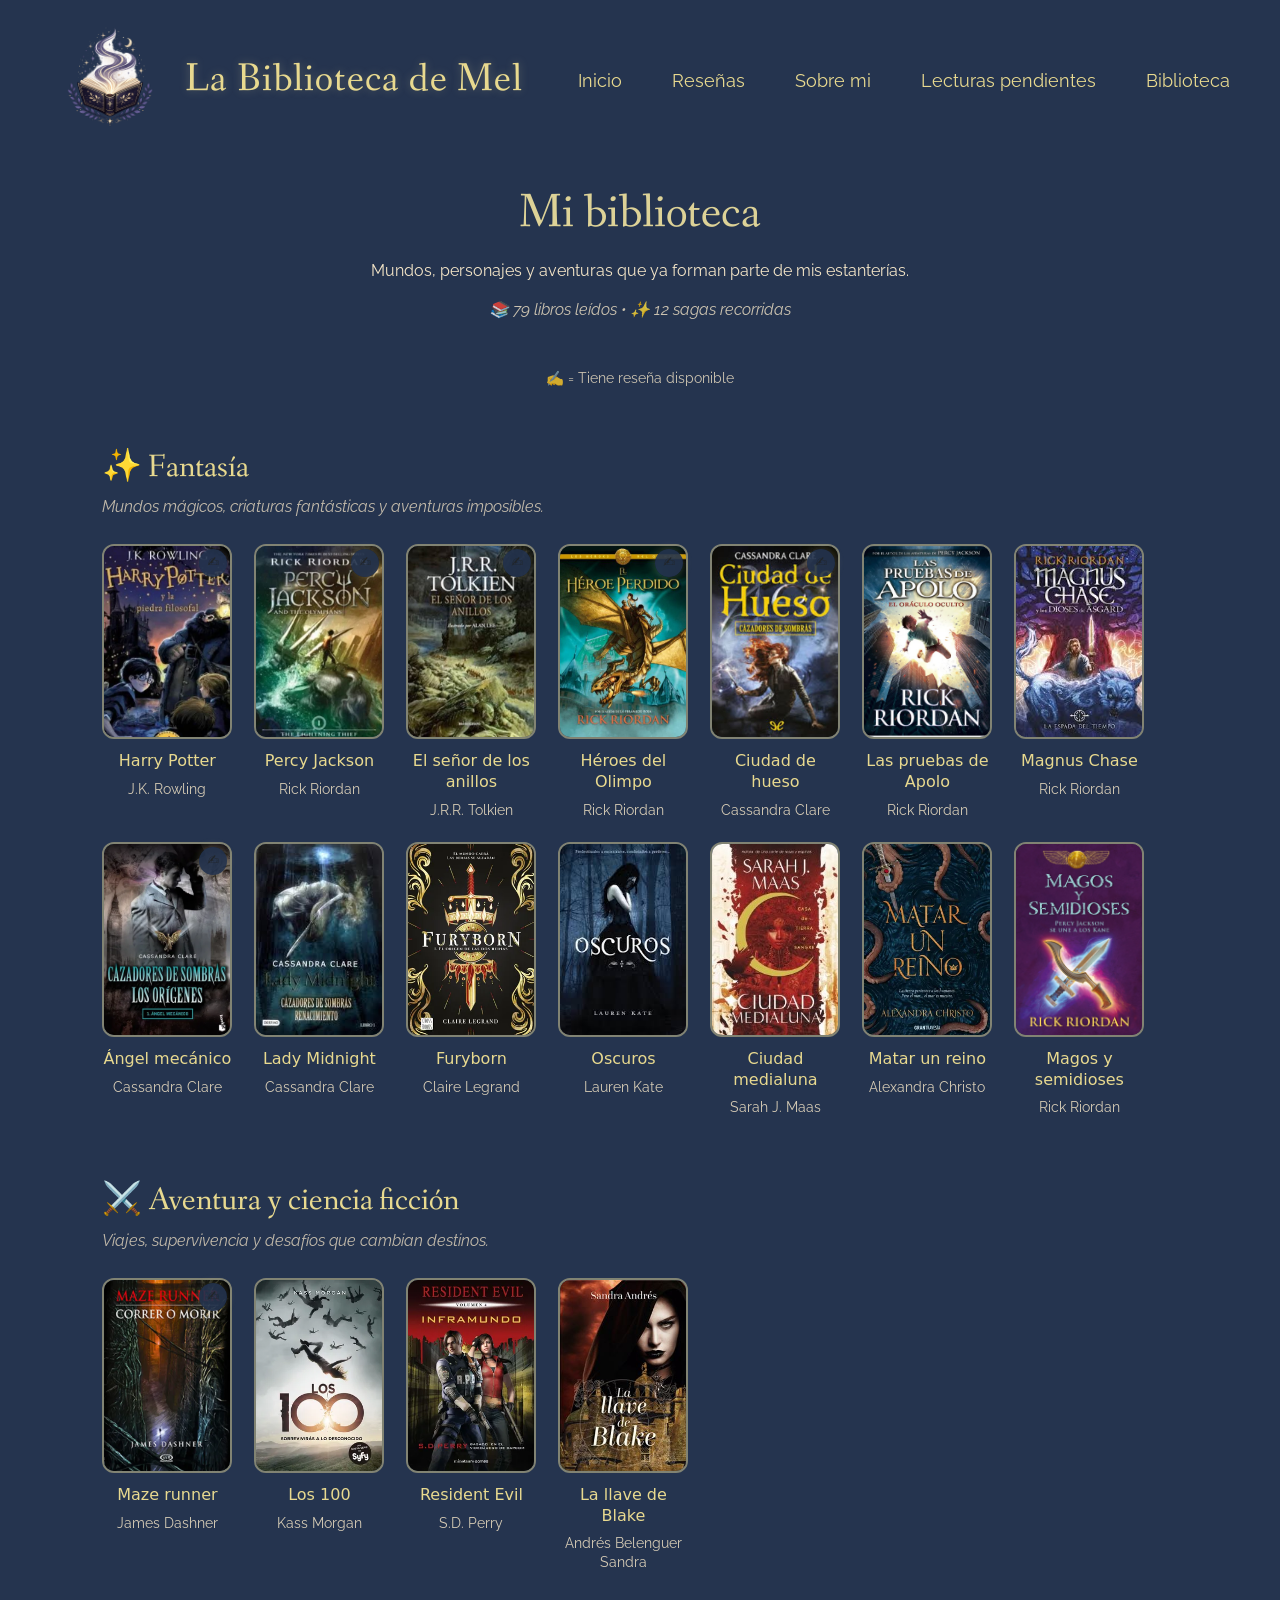
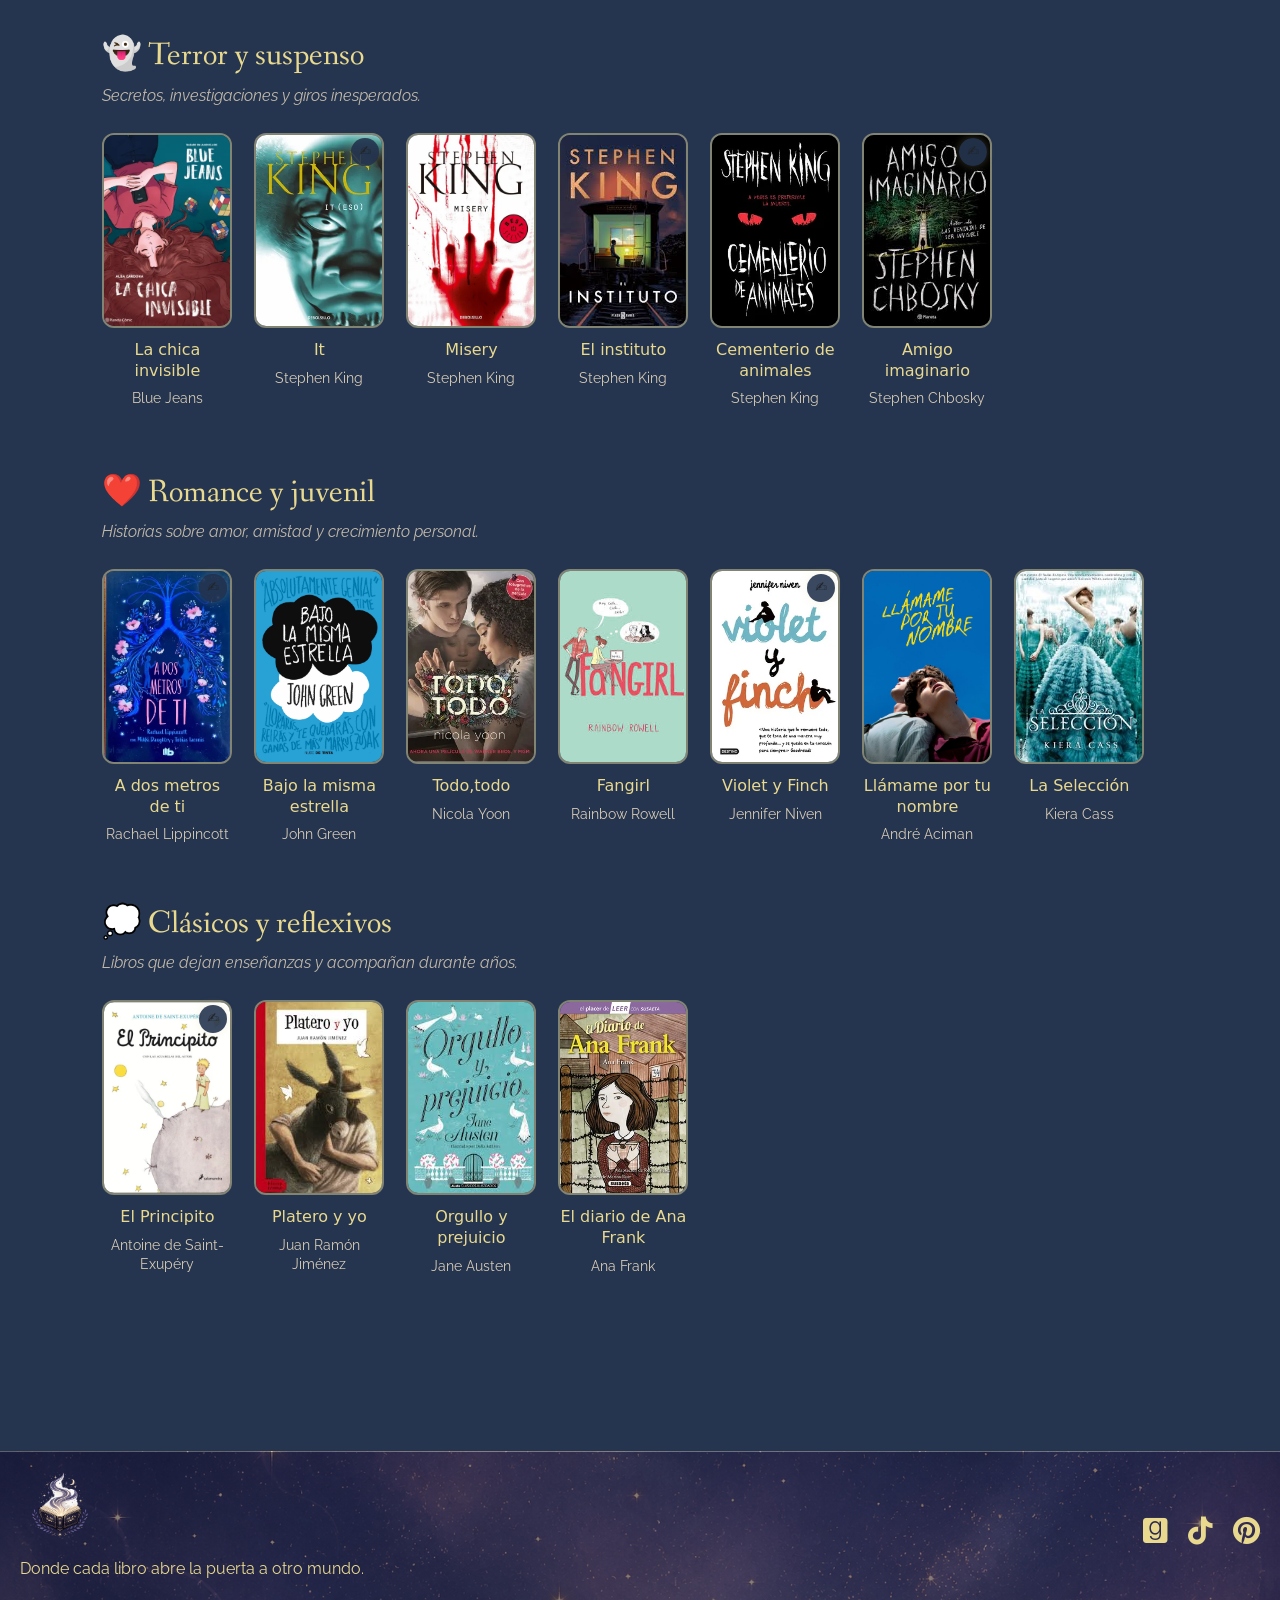
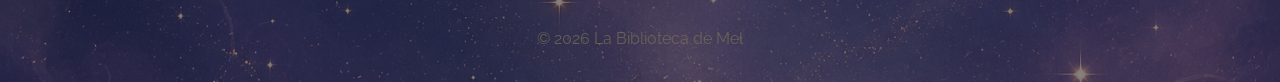
==== pages/biblioteca.html @ 71448918 "Primer commit" ====
<!DOCTYPE html>
<html lang="es">
<head>
    <meta charset="UTF-8">
    <meta name="viewport" content="width=device-width, initial-scale=1.0">
    <title>La Biblioteca de Mel</title>
     <link rel="preconnect" href="https://fonts.googleapis.com">
<link rel="preconnect" href="https://fonts.gstatic.com" crossorigin>
<link href="https://fonts.googleapis.com/css2?family=Alef:wght@400;700&family=Fanwood+Text:ital@0;1&family=Raleway:ital,wght@0,100..900;1,100..900&display=swap" rel="stylesheet">
<link rel="stylesheet" href="https://cdnjs.cloudflare.com/ajax/libs/font-awesome/6.5.1/css/all.min.css">
<link href="https://cdn.jsdelivr.net/npm/bootstrap@5.3.8/dist/css/bootstrap.min.css" rel="stylesheet">
    <link rel="stylesheet" href="../css/styles.css">
</head>
<body>
     <header class="header"> 
  <a href="../index.html" class="logo">
    <img src="../assents/logo7.png" alt="Logo">
    <h1>La Biblioteca de Mel</h1>
</a>
<nav class="menu">
 <ul>
<li><a href="../index.html">Inicio</a></li>
<li><a href="./reseñas.html">Reseñas</a></li>
<li><a href="./sobremi.html">Sobre mi</a></li>
<li><a href="./lecturaspendientes.html">Lecturas pendientes</a></li>
<li><a href="./biblioteca.html">Biblioteca</a></li>
 </ul>
</nav>
  </header>
<main>
  <section class="biblioteca">
    <h2 class="titulo-biblioteca">Mi biblioteca </h2>
    <p class="intro-biblioteca">
      Mundos, personajes y aventuras que ya forman parte de mis estanterías.
    </p>
    <p class="estadisticas-biblioteca">
📚 79 libros leídos • ✨ 12 sagas recorridas
</p>
<p class="leyenda-biblioteca">
  ✍️ = Tiene reseña disponible
</p>
    <section class="genero-biblioteca">
  <h3>✨ Fantasía</h3>
  <p class="descripcion-genero">
    Mundos mágicos, criaturas fantásticas y aventuras imposibles.
  </p>
  <div class="biblioteca-grid">
  <div class="libro-biblioteca tiene-resena" >
    <a href="./reseñas.html#resena-harry" >
      <img src="../assents/2 (4) (1).jpg" alt="Portada del libro Harry Potter de JK Rowling" loading="lazy">
      </a>
      <h4>Harry Potter</h4>
      <p>J.K. Rowling</p>
    </div>
   <div class="libro-biblioteca tiene-resena">
       <a href="./reseñas.html#resena-percy">
      <img src="../assents/3 (3) (1).jpg" alt="Portada del libro Percy Jackson de Rick Riordan"loading="lazy"
      data-bs-toggle="tooltip"
title="⭐Mi saga favorita⭐">
      </a>
      <h4>Percy Jackson</h4>
      <p>Rick Riordan</p>
    </div>
    <div class="libro-biblioteca tiene-resena">
        <a href="./reseñas.html#resena-lotr">
      <img src="../assents/5 (1).jpg" alt="Portada del libro El señor de los anillos de JR Tolkien"loading="lazy">
      </a>
      <h4>El señor de los anillos</h4>
      <p>J.R.R. Tolkien</p>
    </div>
    <div class="libro-biblioteca tiene-resena">
        <a href="./reseñas.html#resena-heroes">
      <img src="../assents/4 (1).jpg" alt="Portada del libro Héroes del Olimpo de Rick Riordan"loading="lazy">
      </a>
      <h4>Héroes del Olimpo</h4>
      <p>Rick Riordan</p>
    </div>
     <div class="libro-biblioteca tiene-resena">
      <a href="./reseñas.html#resena-cazadores">
      <img src="../assents/6 (1).jpg" alt="Portada del libro Ciudad de hueso de Cassandra Clare"loading="lazy">
  </a>
      <h4>Ciudad de hueso</h4>
      <p>Cassandra Clare</p>
    </div>
    <div class="libro-biblioteca">
      <img src="../assents/biblio1.jpg" alt="Portada del libro Las pruebas de Apolo de Rick Riordan"loading="lazy">
      <h4>Las pruebas de Apolo</h4>
      <p>Rick Riordan</p>
    </div>
    <div class="libro-biblioteca">
      <img src="../assents/biblio2.jpg" alt="Portada del libro Magnus Chase de Rick Riordan"loading="lazy">
      <h4>Magnus Chase</h4>
      <p>Rick Riordan</p>
    </div>
    <div class="libro-biblioteca tiene-resena">
        <a href="./reseñas.html#resena-angel">
      <img src="../assents/biblio3.webp" alt="Portada del libro Ángel mecánico de Cassandra Clare"loading="lazy">
      </a>
      <h4>Ángel mecánico</h4>
      <p>Cassandra Clare</p>
    </div>
    <div class="libro-biblioteca">
      <img src="../assents/biblio4.jpg" alt="Portada del libro Lady Midnight de Cassandra Clare"loading="lazy">
      <h4>Lady Midnight</h4>
      <p>Cassandra Clare</p>
    </div>
    <div class="libro-biblioteca">
      <img src="../assents/biblio5.webp" alt="Portada del libro Furyborn de Claire Legrand"loading="lazy">
      <h4>Furyborn</h4>
      <p>Claire Legrand</p>
    </div>
    <div class="libro-biblioteca">
      <img src="../assents/biblio6.jpg" alt="Portada del libro Oscuros de Lauren Kate"loading="lazy">
      <h4>Oscuros</h4>
      <p>Lauren Kate</p>
    </div>
     <div class="libro-biblioteca">
      <img src="../assents/biblio7.jpg" alt="Portada del libro Ciudad medialuna de Sarah J. Maas"loading="lazy">
      <h4>Ciudad medialuna</h4>
      <p>Sarah J. Maas</p>
    </div>
    <div class="libro-biblioteca">
      <img src="../assents/biblio8.webp" alt="Portada del libro Matar a un reino de Alexandra Christo"loading="lazy">
      <h4>Matar un reino</h4>
      <p>Alexandra Christo</p>
    </div>
     <div class="libro-biblioteca">
      <img src="../assents/biblio9.jpg" alt="Portada del libro Magos y semidioses de Rick Riordan"loading="lazy">
      <h4>Magos y semidioses</h4>
      <p>Rick Riordan</p>
    </div>
  </div>
</section>
    <section class="genero-biblioteca">
      <h3>⚔️ Aventura y ciencia ficción</h3>
      <p class="descripcion-genero">
   Viajes, supervivencia y desafíos que cambian destinos.
  </p>
      <div class="biblioteca-grid ">
      <div class="libro-biblioteca tiene-resena" id="resena-maze">
         <a href="./reseñas.html#resena-amigo">
      <img src="../assents/biblio10.webp" alt="Portada del libro Maze runner de James Dashner"loading="lazy">
      </a>
      <h4>Maze runner</h4>
      <p>James Dashner</p>
    </div>
     <div class="libro-biblioteca">
      <img src="../assents/biblio11.webp" alt="Portada del libro Los 100 de Kass Morgan"loading="lazy">
      <h4>Los 100</h4>
      <p>Kass Morgan</p>
    </div>
     <div class="libro-biblioteca">
      <img src="../assents/biblio12.webp" alt="Portada del libro Resident Evil de S.D. Perry"loading="lazy">
      <h4>Resident Evil</h4>
      <p>S.D. Perry</p>
    </div>
    <div class="libro-biblioteca">
      <img src="../assents/biblio13.jpg" alt="Portada del libro La llave de Blake de Andrés Belenguer Sandra"loading="lazy">
      <h4>La llave de Blake</h4>
      <p>Andrés Belenguer Sandra</p>
    </div>
      </div>
    </section>
    <section class="genero-biblioteca">
     <h3>👻 Terror y suspenso</h3>
        <p class="descripcion-genero">
    Secretos, investigaciones y giros inesperados.
  </p>
      <div class="biblioteca-grid">
        <div class="libro-biblioteca">
      <img src="../assents/biblio14.webp" alt="Portada del libro La chica invisible de Blue Jeans"loading="lazy">
      <h4>La chica invisible</h4>
      <p>Blue Jeans</p>
    </div>
     <div class="libro-biblioteca tiene-resena" id="resena-it">
        <a href="./reseñas.html#resena-it">
      <img src="../assents/biblio15.webp" alt="Portada del libro IT de Stephen King"loading="lazy">
      </a>
      <h4>It</h4>
      <p>Stephen King</p>
    </div>
    <div class="libro-biblioteca">
      <img src="../assents/biblio16.webp" alt="Portada del libro Misery de Stephen King"loading="lazy">
      <h4>Misery</h4>
      <p>Stephen King</p>
    </div>
    <div class="libro-biblioteca">
      <img src="../assents/biblio17.jpg" alt="Portada del libro El instituto de Stephen King"loading="lazy">
      <h4>El instituto</h4>
      <p>Stephen King</p>
      </div>
      <div class="libro-biblioteca">
      <img src="../assents/biblio18.webp" alt="Portada del libro Cementerio de animales de Stephen King"loading="lazy">
      </a>
      <h4>Cementerio de animales</h4>
      <p>Stephen King</p>
      </div>
      <div class="libro-biblioteca  tiene-resena" id="resena-amigo">
           <a href="./reseñas.html#resena-amigo">
      <img src="../assents/biblio19.jpg" alt="Portada del libro Amigo imaginario de Stephen Chbosky"loading="lazy">
      </a>
      <h4>Amigo imaginario</h4>
      <p>Stephen Chbosky</p>
      </div>
    </section>
    <section class="genero-biblioteca">
      <h3>❤️ Romance y juvenil</h3>
          <p class="descripcion-genero">
    Historias sobre amor, amistad y crecimiento personal.
  </p>
  <div class="biblioteca-grid">
     <div class="libro-biblioteca tiene-resena" id="resena-dosmetros" >
      <a href="./reseñas.html#resena-dosmetros">
          <img src="../assents/biblio20.webp" alt="Portada del libro A dos metros de ti de Rachael Lippincott"loading="lazy">
      </a>
          <h4>A dos metros de ti</h4>
          <p>Rachael Lippincott</p>
        </div>
          <div class="libro-biblioteca">
          <img src="../assents/biblio21.jpg" alt="Portada del libro Bajo la misma estrella de John Green"loading="lazy">
          <h4>Bajo la misma estrella</h4>
          <p>John Green</p>
        </div>
         <div class="libro-biblioteca">
          <img src="../assents/biblio22.webp" alt="Portada del libro Todo,todo de Nicola Yoon"loading="lazy">
          <h4>Todo,todo</h4>
          <p>Nicola Yoon</p>
        </div>
         <div class="libro-biblioteca">
          <img src="../assents/biblio23.jpg" alt="Portada del libro Fangirl de Rainbow Rowell"loading="lazy">
          <h4>Fangirl</h4>
          <p>Rainbow Rowell</p>
        </div>
         <div class="libro-biblioteca tiene-resena"  id="resena-violet">
              <a href="./reseñas.html#resena-violet">
          <img src="../assents/biblio24.webp" alt="Portada del libro Violet y Finch de Jennifer Niven"loading="lazy">
          </a>
          </a>
          <h4>Violet y Finch</h4>
          <p>Jennifer Niven</p>
        </div>
         <div class="libro-biblioteca">
          <img src="../assents/biblio25.jpg" alt="Portada del libro Llámame por tu nombre de André Aciman"loading="lazy">
          <h4>Llámame por tu nombre</h4>
          <p>André Aciman</p>
        </div>
         <div class="libro-biblioteca">
          <img src="../assents/biblio26.jpg" alt="Portada del libro La Selección de Kiera Cass"loading="lazy">
          <h4>La Selección</h4>
          <p>Kiera Cass</p>
        </div>
  </div>
         <section class="genero-biblioteca">
      <h3>💭 Clásicos y reflexivos</h3>
          <p class="descripcion-genero">
    Libros que dejan enseñanzas y acompañan durante años.
  </p>
  <div class="biblioteca-grid">
     <div class="libro-biblioteca tiene-resena" id="resena-principito">
      <a href="./reseñas.html#resena-principito">
          <img src="../assents/biblio27.webp" alt="Portada del libro El Principito de Antoine de Saint-Exupéry"loading="lazy">
          </a>
          <h4>El Principito</h4>
          <p>Antoine de Saint-Exupéry</p>
        </div>
         <div class="libro-biblioteca">
          <img src="../assents/biblio28.jpg" alt="Portada del libro Platero y yo de Antoine de Juan Ramón Jiménez"loading="lazy">
          <h4>Platero y yo</h4>
          <p>Juan Ramón Jiménez</p>
        </div>
         <div class="libro-biblioteca">
          <img src="../assents/biblio29.jpg" alt="Portada del libro Orgullo y prejuicio de Antoine de Jane Austen"loading="lazy">
          <h4>Orgullo y prejuicio</h4>
          <p>Jane Austen</p>
        </div>
         <div class="libro-biblioteca">
          <img src="../assents/biblio30.webp" alt="Portada del libro El diario de Ana Frank de Antoine de Ana Frank"loading="lazy">
          <h4>El diario de Ana Frank</h4>
          <p>Ana Frank</p>
        </div>
      </div>
    </section>
  </section>
</main>
<footer class="footer">
    <div class="footer-contenido">
        <div class="footer-logo">
            <img src="../assents/logo7.png" alt="Logo">
            <p>
              Donde cada libro abre la puerta a otro mundo.
            </p>
        </div>
        <div class="footer-redes">
            <div class="iconos">
                <a href="#">
                <i class="fa-brands fa-goodreads"></i>
                </a>
                <a href="#">
                    <i class="fa-brands fa-tiktok"></i>
                </a>
                <a href="#">
                    <i class="fa-brands fa-pinterest"></i>
                </a>
            </div>
        </div>
    </div>
    <div class="footer-copy">
        <p>© 2026 La Biblioteca de Mel</p>
    </div>
</footer>
<script src="https://cdn.jsdelivr.net/npm/bootstrap@5.3.8/dist/js/bootstrap.bundle.min.js"></script>
<script>
const tooltipTriggerList =
document.querySelectorAll('[data-bs-toggle="tooltip"]')
const tooltipList =
[...tooltipTriggerList].map(
tooltipTriggerEl =>
new bootstrap.Tooltip(tooltipTriggerEl)
)
</script>
</body>
</html>
---- css/styles.css ----
*{
    margin:0;
    padding:0;
    box-sizing:border-box;
}

.galeria {
  display: flex;
  flex-wrap:wrap;
  gap: 20px;
  justify-content: center;
  margin-top: 40px;
}
.item {
  width: 185px;
  text-align: center;
}
.item img {
  position:relative;
  z-index:1;
    width:150px;
    height:230px;
    object-fit:cover;
  border-radius: 10px;
  transition:0.3s;
}
.item img:hover {
   transform:scale(1.05) translateY(-8px);
    box-shadow:0 8px 20px rgba(0,0,0,0.5);
}

.item p {
  margin-top: 10px;
}

h1,h2,h3 {
  font-family: "Fanwood Text", serif;
  font-weight: 500;
  font-style: normal;
  color: #E8D98F;
}

ul {
 font-family: "Raleway", sans-serif;
  font-optical-sizing: auto;
  list-style: none;
 }
 p {
  font-family: "Raleway", sans-serif;
  font-optical-sizing: auto;
  color: #E8D98F;
 }
 a {
  text-decoration: none;
  color: #E8D98F;
  }
body {
    background-color:#25344F ;
    animation:fondo 1s ease;
    }
    @keyframes fondo{
    from{
    opacity:0;
    }
    to{
    opacity:1;
    }
}
.header {
    padding: 20px 50px;
    display: flex;
    justify-content: space-between;
    align-items: center;
}
.header h1{
    margin: 0;
     letter-spacing:1px;
    transition:0.3s;
    text-shadow:0 0 10px rgba(221,210,151,0.3);
    animation:aparecer 1s ease;
}
.header h1:hover{
    transform:scale(1.03);
    color:#f5e6b3;
}
@keyframes aparecer{ 
from {
        opacity:0;
        transform:translateY(-20px);
    }
    to {
     opacity:1;
     transform:translateY(0);
    }
     }
nav a {
    text-decoration: none;
    margin-left: 20px;
}

.header h1{
    margin:0;
}
.menu ul {
    display:flex;
    gap:30px;
    margin:0;
    padding:0;
    list-style:none;
}
.menu a{
    text-decoration:none;
   color:#E8D98F;
    font-size:18px;
    transition:0.3s;
    position:relative;
}
.menu a:hover{
    color:#f5e6b3;
}

.menu a:after{
    content:"";
    position:absolute;
    left:0;
    bottom:-5px;
    width:0;
    height:2px;
    background:#E8D98F;
    transition:0.3s;
}
.menu a:hover:after {
    width:100%;
}

.menu{
    margin-left:auto;
}
.logo{
    display:flex;
    align-items:center;
    gap:15px;
    text-decoration:none;
}
.titulo-logo{
    text-decoration:none;
}

.titulo-logo h1{
    color:#E8D98F;
    transition:0.3s;
}

.titulo-logo:hover h1{
    color:#f5e6b3;
    text-shadow:0 0 10px rgba(221,210,151,0.5);
}
.logo img{
    transition:0.3s;
    animation:flotar 3s ease-in-out infinite;
    width: 120px;
    height:120px;
    object-fit:cover;
}
.logo img:hover{
    transform:scale(1.08);
    filter:drop-shadow(0 0 15px rgba(221,210,151,0.8));
}
@keyframes flotar{
    0%{
        transform:translateY(0);
    }
    50%{
        transform:translateY(-6px);
    }
    100%{
        transform:translateY(0);
    }
}
h3 {
      font-size: 2rem;
  position:relative;
  z-index:2;
  color:#E8D98F;
  margin-top: 60px;
  margin-bottom:20px;
  text-align:center;
  transition:0.3s;
  animation:titulo 1s ease;
}
h3:hover {
  transform:translateY(-5px);
   text-shadow:0 0 15px rgba(221,210,151,0.8);
}

@keyframes titulo{
  from{
    opacity:0;
    transform:translateY(30px);
    }
    to {
    opacity:1;
    transform:translateY(0);
    }
    }
    .bienvenida {
    text-align:center;
    color:#E8D98F;
    font-size:20px;
    margin-bottom:40px;
    font-style:italic;
}
.footer{
    border-top:1px solid rgba(221,210,151,0.3);
    background-color:#1b2740;
    margin-top:60px;
    background-image: url(../assents/fondofooter2.png);
    background-size: cover;
    background-position: center;
    background-repeat: no-repeat;
    padding:15px 20px;
    position: relative;
    color:#E8D98F;
}
.footer-contenido{
    display:flex;
    justify-content:space-between;
    flex-wrap:wrap;
    gap:40px;
    position: relative;
    z-index: 2;
}

.footer-logo img{
    width:80px;
    margin-bottom:10px;
}
.footer-redes{
  display:flex;
  gap:20px;
  align-items:center;
  justify-content:center;
}

.footer a{
    color:#E8D98F;
    text-decoration:none;
    transition:0.3s;
}

.footer a:hover{
  text-shadow:0 0 10px rgba(221,210,151,0.8);
  color:#f5e6b3;
}

.footer-copy{
    text-align:center;
    margin-top:30px;
    opacity:0.7;
}
.footer-redes a{
    color:#E8D98F;
    font-size:28px;
    transition:0.3s;
}

.footer-redes a:hover{
    color:#f5e6b3;
    transform:translateY(-5px);
    text-shadow:0 0 10px rgba(221,210,151,0.8);
}
.iconos{
    display:flex;
    gap:20px;
}

.iconos a{
    color:#E8D98F;
    font-size:28px;
    transition:0.3s;
}

.iconos a:hover{
    color:#f5e6b3;
    transform:translateY(-5px);
}
.footer::before{
    content:"";
    position:absolute;
    inset:0;
    background:rgba(12,10,35,0.5);
    z-index:1;
}
.hero{
    height: 90vh;
    background-image: url("../assents/fotoprincipal.png");
    background-size: cover;
    background-position: center;
    background-repeat: no-repeat;
    display: flex;
    align-items: center;
    padding-left: 85px;
    position: relative;
    overflow: hidden;
}
.hero::before{
    content: "";
    position: absolute;
    inset: 0;
    background: rgba(12, 10, 35, 0.12);
}

.overlay{
    position: relative;
    z-index: 2;
    max-width: 600px;
}

.hero h1{
    font-size: 3.2rem;
    color: #F5E6C8;
    font-family: "Fanwood Text", serif;
    line-height: 1.1;
}

.hero p{
    margin-top: 20px;
    font-size: 1.2rem;
    color: #d8c8ff;
    font-family: "Raleway", sans-serif;
}
.libros h2{
    text-align:center;
    font-size:2.4rem;
    color:#E8D98F;
    font-family:"Fanwood Text", serif;
    margin-top:40px;
    margin-bottom:25px;
    animation:tituloFavoritos 1s ease;
    transition:0.3s;
}

.libros h2:hover{ 
    transform:translateY(-5px);
    text-shadow:
        0 0 10px rgba(232,217,143,0.6),
        0 0 20px rgba(183,156,237,0.3);
}

@keyframes tituloFavoritos{
    from{
        opacity:0;
        transform:translateY(25px);
    }

    to{
        opacity:1;
        transform:translateY(0);
    }
}

.item img{
    width:195px;
    height:300px;
    object-fit:cover;
    border-radius:12px;
    border:2px solid #E8D98F;
    box-shadow:
        0 4px 15px rgba(0,0,0,0.4),
        0 0 12px rgba(221,210,151,0.25);
    transition:0.3s;
}
.hero{
    border: 2px solid #E8D98F;
    border-radius: 20px;
    box-shadow:
        0 0 15px rgba(221,210,151,0.4),
        0 0 30px rgba(183,156,237,0.3);
    margin: 20px;
    overflow: hidden;
}
.descripcion-libro{
    max-width: 410px;
     margin:10px auto 25px;
    padding: 15px 18px;
    background: linear-gradient(
        135deg,
        rgba(37,52,79,0.95),
        rgba(62,50,110,0.95)
    );
    border: 3px solid #E8D98F;
    border-radius: 20px;
    color: #F5E6C8;
    font-size:0.95rem;
    line-height: 1.6;
    text-align: center;
    box-shadow:
        0 0 15px rgba(221,210,151,0.4),
        0 0 30px rgba(183,156,237,0.25);
    transition: all 0.3s ease;
       animation: aparecerDescripcion 0.4s ease;
}
@keyframes aparecerDescripcion{
    from{
        opacity:0;
        transform:translateY(15px);
    }
    to{
        opacity:1;
        transform:translateY(0);
    }
}
.btn-libro{
    display: none;

    margin-top:20px;
    padding:12px 25px;
    background:#E8D98F;
    color:#25344F;
    text-decoration:none;
    font-weight:bold;
    border-radius:10px;
    transition:0.3s;
}

.btn-libro:hover{
    background:#f5e6b3;
}
.btn-magico{
       display:none;
    margin-top:15px;
    padding:8px 18px;
    font-size:0.9rem;
    border-radius:20px;
    background:linear-gradient(
        135deg,
        #E8D98F,
        #F5E6C8
    );
    color:#25344F;
    text-decoration:none;
    transition:.3s;
}

.btn-magico:hover{
    transform:translateY(-3px);
    box-shadow:
        0 0 15px rgba(221,210,151,0.6),
        0 0 25px rgba(183,156,237,0.3);
}
.frase-literaria{
    max-width: 600px;
    margin: 50px auto;
    padding: 20px;
    text-align: center;
    font-family: "Fanwood Text", serif;
    font-size: 1.4rem;
    font-style: italic;
    color: #F5E6C8;
    background: rgba(62,50,110,0.15);
    border-radius: 15px;
    box-shadow:
        0 0 15px rgba(221,210,151,0.15);
}
.descripcion-libro.animar{
    animation: abrirLibro 0.5s ease;
}

@keyframes abrirLibro{
    from{
        opacity:0;
        transform:scaleY(0.7);
    }
    to{
        opacity:1;
        transform:scaleY(1);
    }
}
.item.seleccionado img{
      border: 2px solid #DDD297;
    box-shadow:
        0 0 20px rgba(221,210,151,0.8),
        0 0 40px rgba(183,156,237,0.6);
    transform: translateY(-8px) scale(1.05);
}
.sobre-mi{
    padding: 15px 10% 45px;
}

.sobre-contenido{
    display:flex;
    align-items:center;
    justify-content:center;
    gap:30px;
    max-width:1100px;
    margin:auto;
    padding:20px;
    flex-wrap:wrap;
}

.sobre-imagen img{
    width:350px;
    max-width:100%;
    border-radius:20px;
    border:2px solid rgba(221,210,151,0.4);
    box-shadow:
        0 0 15px rgba(221,210,151,0.25),
        0 0 30px rgba(183,156,237,0.15);
}

.sobre-texto{
    max-width:550px;
}
.sobre-texto p{
    font-size:1.1rem;
    line-height:1.7;
    margin-bottom:12px;
}

.timeline{
    max-width:1000px;
    margin:35px auto;
    padding:10px 20px;
}

.timeline h3{
    text-align:center;
    margin-bottom:25px;
}

.timeline-contenedor{
   max-width: 880px;
    margin: 25px auto;
    display:grid;
    grid-template-columns:repeat(3, 1fr);
    gap:18px;
}

.timeline-contenedor .evento{
    padding:20px;
    margin:0;
    text-align:center;
    border-radius:18px;
    background:linear-gradient(
        135deg,
        rgba(37,52,79,0.95),
        rgba(62,50,110,0.9)
    );
    border:1px solid rgba(221,210,151,0.35);
    box-shadow:0 0 15px rgba(221,210,151,0.15);
    transition:0.3s;
}

.timeline-contenedor .evento:hover{
    transform:translateY(-5px);
}

.timeline-contenedor .evento h4{
    color:#E8D98F;
    font-size:1.1rem;
    margin-bottom:6px;
}

.timeline-contenedor .evento p{
    color:#F5E6C8;
    line-height:1.4;
    margin:0;
   font-size: 0.95rem;
}
.puente-sobre-mi{
    text-align:center;
    max-width:700px;
    margin:25px auto 35px;
}

.puente-sobre-mi p{
    margin:18px 2px 0;
    font-family:"Raleway", sans-serif;
    font-size:1.1rem;
    line-height:1.6;
    color:rgba(245,230,200,0.9);
}

.brillos{
  margin: 0 auto;
  display:block;
    text-align:center;
    color:#E8D98F;
    font-size:1rem;
    letter-spacing:8px;
    text-shadow:
        0 0 8px rgba(221,210,151,0.6),
        0 0 15px rgba(183,156,237,0.3);
}
.sobre-texto h2{
    font-size:3.0rem;
    margin-bottom:25px;
    animation:aparecerTitulo 1s ease;
    text-shadow:
        0 0 8px rgba(221,210,151,0.25);
}
.sobre-texto h2::after{
    content:"";
    position:absolute;
    left:0;
    bottom:-8px;
    width:0;
    height:2px;
    background:#E8D98F;
    animation:subrayado 1.2s forwards;
}
.sobre-texto h2{
    transition:0.3s;
}

.sobre-texto h2:hover{
    text-shadow:
        0 0 10px rgba(221,210,151,0.6),
        0 0 20px rgba(183,156,237,0.3);

    transform:translateY(-2px);
}
.sobre-imagen{
    position:relative;
}

.sobre-imagen::before{
    content:"✦";
    position:absolute;
    top:-15px;
    right:-10px;
    color:#E8D98F;
    font-size:2rem;
    text-shadow:0 0 12px rgba(221,210,151,0.7);
}
.pendientes{
      padding: 15px 8% 40px;
    text-align:center;
}

.pendientes h2{
    font-size:3rem;
    margin-bottom:10px;
}

.intro-pendientes{
    margin-bottom:35px;
}

.pendientes-grid{
    display:flex;
    flex-wrap:wrap;
    justify-content:center;
    gap:20px;
    max-width:1100px;
    margin:auto;
}

.pendiente-card{
    width:150px;
    text-align:center;
    transition:0.3s;
}
.pendiente-card:hover{
    transform:translateY(-8px);
}

.pendiente-card img{
    cursor:pointer;
    width:130px;
    height:195px;
    object-fit:cover;
    border-radius:12px;
    border:2px solid rgba(221,210,151,0.6);
    box-shadow:
        0 6px 18px rgba(0,0,0,0.45),
        0 0 12px rgba(221,210,151,0.25);
    transition:0.3s;
}

.pendiente-card:hover img{
  transform:translateY(-8px) scale(1.03);

    box-shadow:
        0 10px 25px rgba(0,0,0,0.6),
        0 0 20px rgba(221,210,151,0.45);
}

.pendiente-card h3{
    font-size:1.05rem;
    margin-top:12px;
    margin-bottom:4px;
}

.pendiente-card p{
    font-size:0.9rem;
    opacity:0.85;
    margin:0;
}
.titulo-pendientes{
    font-family:"Fanwood Text", serif;
    font-size:3.3rem;
    color:#E8D98F;
    text-align:center;
}

.titulo-pendientes{
    animation:destello 2.5s ease-in-out infinite;
}

@keyframes destello{
    0%,100%{
        letter-spacing:0;
    }
    50%{
        letter-spacing:2px;
    }
}
.btn-sinopsis{
    opacity:0;
    transition:0.3s;
}

.pendiente-card:hover .btn-sinopsis{
    opacity:1;
}

.modal-sinopsis{
    display:none;
    position:fixed;
    inset:0;
    background:rgba(12,10,35,0.75);
    z-index:999;
    align-items:center;
    justify-content:center;
}

.contenido-sinopsis{
    width:90%;
    max-width:350px;
    padding:18px 22px;
    border-radius:18px;
    background:linear-gradient(
        135deg,
        rgba(37,52,79,0.98),
        rgba(62,50,110,0.95)
    );
    border:1px solid rgba(221,210,151,0.4);
    color:#F5E6C8;
    box-shadow:
        0 0 20px rgba(221,210,151,0.2);
    text-align:center;
    position: relative;
}

.cerrar-sinopsis{
    position:absolute;
    top:8px;
    right:10px;
    width:35px;
    height:35px;
    display:flex;
    align-items:center;
    justify-content:center;
    border:none;
    border-radius:50%;
    background:rgba(221,210,151,0.12);
    color:#E8D98F;
    font-size:1.5rem;
    cursor:pointer;
    z-index:1000; 
}
.pendiente-card img{
    cursor:pointer;
}
.contenido-sinopsis h3{
        margin-top:0;
    margin-bottom:10px;
    padding-top:20px;
    color: #E8D98F;
}

.contenido-sinopsis p{
    margin:0;
    font-size:0.95rem;
    line-height:1.6;
}
.cerrar-sinopsis:hover{
    background:rgba(221,210,151,0.25);
    box-shadow:
        0 0 10px rgba(221,210,151,0.3);
}
.contenido-sinopsis{
    animation: aparecerModal .25s ease;
}

@keyframes aparecerModal{
    from{
        opacity:0;
        transform:scale(.95);
    }

    to{
        opacity:1;
        transform:scale(1);
    }
}
.biblioteca{
    padding: 25px 8% 50px;
    
}

.titulo-biblioteca{
    text-align:center;
    font-size:3rem;
    color:#E8D98F;
    font-family:"Fanwood Text", serif;
    margin-bottom: 15px;
}

.intro-biblioteca{
    text-align:center;
    margin-bottom:45px;
    color:#F5E6C8;
    max-width:650px;
    margin:0 auto 15px;
    color:#F5E6C8;
    line-height:1.6;
}

.genero-biblioteca{
    margin-bottom:45px;
}

.genero-biblioteca h3{
    text-align:left;
    font-size:2rem;
    margin-bottom:20px;
    color:#E8D98F;
}

.biblioteca-grid{
    display:flex;
    flex-wrap:wrap;
    gap:22px;
}

.libro-biblioteca{
    width:130px;
    text-align:center;
  
}

.libro-biblioteca img{
    width:130px;
    height:195px;
    object-fit:cover;
    border-radius:12px;
    border:2px solid rgba(221,210,151,0.5);
    transition:.3s;
    margin-bottom:12px;
}

.libro-biblioteca img:hover{
    transform:translateY(-7px);
    box-shadow:0 0 20px rgba(221,210,151,0.35);
}

.libro-biblioteca h4{
    margin:0 0 8px 0;
    font-size:1rem;
    line-height:1.3;
    color:#E8D98F;
}

.libro-biblioteca p{
    margin:0;
    font-size:.85rem;
    line-height:1.4;
    color:#F5E6C8;
    opacity:.85;
}
.descripcion-genero{
    margin-bottom:25px;
    color:rgba(245,230,200,0.75);
    font-style:italic;
}
.genero-biblioteca{
    margin-bottom:65px;
}

.genero-biblioteca h3{
    margin-bottom:8px;
}
.titulo-biblioteca{
    text-align:center;
    font-size:3rem;
    color:#DDD297;
    font-family:"Fanwood Text", serif;

    animation: brillo 3s ease-in-out infinite;
}

@keyframes brillo{
    0%,100%{
        text-shadow:
            0 0 8px rgba(221,210,151,0.3);
    }

    50%{
        text-shadow:
            0 0 12px rgba(221,210,151,0.7),
            0 0 25px rgba(183,156,237,0.4);
    }
}
.estadisticas-biblioteca{
    text-align:center;
    color:rgba(245,230,200,0.8);
    margin-bottom:45px;
    font-style:italic;
}
.resenas{
    padding:30px 8% 60px;
    text-align:center;
}

.titulo-resenas{
    font-size:3rem;
    color:#E8D98F;
    font-family:"Fanwood Text", serif;
}

.intro-resenas{
    max-width:650px;
    margin:0 auto 40px;
    color:#F5E6C8;
}

.resenas-grid{
    display:grid;
    grid-template-columns:repeat(auto-fit, minmax(230px, 1fr));
    gap:20px;
}

.resena-card{
    background:linear-gradient(
        135deg,
        rgba(37,52,79,0.95),
        rgba(62,50,110,0.9)
    );
    border:1px solid rgba(221,210,151,0.35);
    border-radius:18px;
    padding:12px;
    box-shadow:0 0 18px rgba(221,210,151,0.15);
    transition:0.3s;
    max-width:220px;
    margin:auto;
    height: 100%;
}

.resena-card:hover{
    transform:translateY(-7px);
    box-shadow:
        0 0 20px rgba(221,210,151,0.35),
        0 0 30px rgba(183,156,237,0.2);
}

.resena-card img{
    width:115px;
    height:170px;
    object-fit:cover;
    border-radius:12px;
    border:2px solid rgba(221,210,151,0.5);
    margin-bottom:12px;
}

.resena-card h3{
    font-size:1.1rem;
    margin-bottom:8px;
    min-height: 48px;
    display: flex;
    align-items: center;
    justify-content: center;
    margin: 6px 0 3px;
}

.estrellas{
    color:#e2c41b;
    margin-bottom:8px;
    font-size: 1.2rem;
}

.tags-resena{
    display:flex;
    flex-wrap:wrap;
    justify-content:center;
    gap:6px;
    margin-bottom:8px;
}

.tags-resena span{
    font-size:0.7rem;
    padding:3px 7px;
    border-radius:20px;
    background:rgba(221,210,151,0.15);
    color:#F5E6C8;
}
.frase-resena{
    font-style:italic;
    line-height:1.4;
    color:#F5E6C8;
    font-size: 0.85rem;
    min-height: 60px;
    margin: 8px 0;
}
.ver-mas{
    display:inline-block;
    margin-top:10px;
    padding:6px 14px;
    background:rgba(221,210,151,0.08);
    border:1px solid rgba(221,210,151,0.35);
    border-radius:20px;
    color:#E8D98F;
    text-decoration:none;
    font-size:0.8rem;
    font-weight:600;
    transition:.3s;
}
.ver-mas:hover{
    background:rgba(221,210,151,0.15);
    transform:translateY(-2px);
    box-shadow:
        0 0 12px rgba(221,210,151,0.25);
}
.libro-biblioteca{
    position:relative;
}

.tiene-resena::after{
    content:"✍️";
    position:absolute;
    top:5px;
    right:5px;
    width:28px;
    height:28px;
    display:flex;
    align-items:center;
    justify-content:center;
    background:rgba(37,52,79,0.9);
    border-radius:50%;
    font-size:0.9rem;
    box-shadow:
        0 0 10px rgba(221,210,151,0.25);
}
.leyenda-biblioteca{
    text-align:center;
    color:rgba(245,230,200,0.8);
    font-size:0.9rem;
    margin-bottom:30px;
}
.modal-resena{
    display:none;
    position:fixed;
    inset:0;
    background:rgba(12,10,35,0.75);
    z-index:999;
    align-items:center;
    justify-content:center;
}
.contenido-resena{
    position:relative;
    width:90%;
    max-width:430px;
    padding:25px;
    border-radius:20px;
    background:linear-gradient(135deg, #25344F, #3e326e);
    border:1px solid rgba(221,210,151,0.4);
    color:#F5E6C8;
    text-align:center;
}
.cerrar-resena{
    position:absolute;
    top:8px;
    right:10px;
    width:32px;
    height:32px;
    border:none;
    border-radius:50%;
    background:rgba(221,210,151,0.12);
    color:#E8D98F;
    cursor:pointer;
}
.titulo-resenas{
    position:relative;
    text-align:center;
    font-size:3rem;
    color:#E8D98F;
    margin-bottom:35px;
}

.titulo-resenas::after{
    content:"";
    position:absolute;
    left:50%;
    transform:translateX(-50%);
    bottom:-12px;
    width:80px;
    height:2px;
    background:#E8D98F;
    border-radius:10px;
}
.entre-lectores{
    max-width:420px;
    margin:40px auto 25px;
    padding:20px;
    text-align:center;
    border-radius:20px;
    border:1px solid rgba(221,210,151,0.35);
    background:linear-gradient(
        135deg,
        rgba(37,52,79,0.95),
        rgba(62,50,110,0.9)
    );

    box-shadow:
        0 0 20px rgba(221,210,151,0.15);
}

.entre-lectores h2{
    font-family:"Fanwood Text", serif;
    color:#E8D98F;
    font-size:2.2rem;
    margin-bottom:14px;
}

.entre-lectores p{
    color:#F5E6C8;
    line-height:1.3;
    margin-bottom:30px;
}

.form-lectores{
    display:flex;
    flex-direction:column;
    gap:14px;
}

.form-lectores input,
.form-lectores textarea{
    width:100%;
    padding:13px 15px;
    border-radius:14px;
    border:1px solid rgba(221,210,151,0.35);
    background:rgba(12,10,35,0.45);
    color:#F5E6C8;
    font-family:"Raleway", sans-serif;
}

.form-lectores textarea{
    min-height:90px;
    resize:none;
}

.form-lectores input::placeholder,
.form-lectores textarea::placeholder{
    color:rgba(245,230,200,0.6);
}

.form-lectores button{
    align-self:center;
    padding:9px 20px;
    border:none;
    border-radius:25px;
    background:#E8D98F;
    color:#25344F;
    cursor:pointer;
    transition:0.3s;
}
.form-lectores button:hover{
    transform:translateY(-3px);
    box-shadow:0 0 15px rgba(232,217,143,0.4);
}
.separador-magico{
    text-align:center;
    color:#E8D98F;
    font-size:1.2rem;
    letter-spacing:10px;
    margin:60px 0 40px;
    opacity:.8;
}
.nota-lectores{
    margin-top:12px;
    font-size:0.8rem;
    color:rgba(245,230,200,0.65);
    font-style:italic;
}
.favorito-mes{
    max-width:750px;
    margin:90px auto 60px;
    padding:0;

    background:transparent;
    border:none;
    box-shadow:none;
}

.favorito-contenido{
    display:flex;
    align-items:center;
    justify-content:center;
    gap:30px;

    padding:25px;

    border-radius:25px;

    background:linear-gradient(
        135deg,
        rgba(232,217,143,0.12),
        rgba(62,50,110,0.35)
    );

    border-left:4px solid #E8D98F;

    box-shadow:
        0 0 18px rgba(232,217,143,0.12);
}

.favorito-mes h3{
    text-align:center;
    font-size:2.1rem;
    margin-bottom:25px;
    margin:0 0 25px;
}


.favorito-contenido img{
    width:120px;
    height:180px;
    object-fit:cover;
    border-radius:10px;

    transform:rotate(-3deg);

    box-shadow:
        0 8px 18px rgba(0,0,0,0.45);
}

.favorito-texto{
    max-width:380px;
    text-align:left;
}

.favorito-texto h4{
    color:#E8D98F;
    font-size:1.4rem;
    margin-bottom:10px;
}

.favorito-texto p{
    color:#F5E6C8;
    line-height:1.6;
}
.separador-favorito{
    text-align:center;
    color:#E8D98F;
    font-size:1.2rem;
    letter-spacing:10px;
    margin:70px 0 50px;
    opacity:0.8;
}
.descripcion-libro h3{
    font-size:1.5rem;
    margin-bottom:8px;
}
.favorito-contenido img:hover{
    transform:rotate(-3deg) scale(1.05);
}
.favorito-contenido{
    display:grid;
    grid-template-columns:
        180px 1fr;
    gap:25px;
    align-items:center;
}


@media (max-width: 1024px){

  .header{
    padding:20px 25px;
    flex-direction:column;
    gap:15px;
    text-align:center;
  }

  .menu{
    margin-left:0;
  }

  .menu ul{
    flex-wrap:wrap;
    justify-content:center;
    gap:15px;
  }

  .hero{
    height:60vh;
    padding-left:0;
    margin:15px;
    background-position:center;
  }

  .galeria,
  .pendientes-grid,
  .biblioteca-grid{
    justify-content:center;
  }

  .timeline-contenedor{
    grid-template-columns:repeat(2, 1fr);
  }

  .favorito-contenido{
    flex-direction:column;
    text-align:center;
  }

  .favorito-texto{
    text-align:center;
  }
}

@media (max-width: 768px){

  body{
    overflow-x:hidden;
  }

  .logo{
    flex-direction:column;
    gap:5px;
  }

  .logo img{
    width:80px;
    height:80px;
  }

  .logo h1{
    font-size:2rem;
  }

  .menu ul{
    flex-direction:column;
    gap:10px;
  }

  .menu a{
    font-size:1rem;
  }

  .bienvenida{
    font-size:1rem;
    padding:0 20px;
    margin-bottom:20px;
  }

  .hero{
    height:45vh;
    border-radius:15px;
  }

  .frase-literaria{
    width:90%;
    font-size:1.1rem;
    padding:15px;
    margin:35px auto;
  }

  .libros h2,
  .titulo-pendientes,
  .titulo-biblioteca,
  .titulo-resenas,
  .favorito-mes h3{
    font-size:2.1rem;
  }

  .galeria{
    gap:15px;
    margin-top:25px;
  }

  .item{
    width:130px;
  }

  .item img{
    width:120px;
    height:180px;
  }

  .descripcion-libro{
    width:90%;
    max-width:420px;
    padding:15px;
    font-size:0.95rem;
  }

  .btn-magico{
    padding:8px 16px;
    font-size:0.85rem;
  }

  .favorito-mes{
    width:90%;
    margin:55px auto 40px;
    padding:18px;
  }

  .favorito-contenido img{
    width:120px;
    height:180px;
  }

  .sobre-contenido{
    flex-direction:column;
    text-align:center;
  }

  .sobre-imagen img{
    width:280px;
  }

  .timeline-contenedor{
    grid-template-columns:1fr;
  }

  .pendiente-card,
  .libro-biblioteca{
    width:120px;
  }

  .pendiente-card img,
  .libro-biblioteca img{
    width:110px;
    height:165px;
  }

  .resenas-grid{
    grid-template-columns:1fr;
    justify-items:center;
  }

  .resena-card{
    max-width:260px;
  }

  .entre-lectores{
    width:90%;
    max-width:390px;
  }

  .footer-contenido{
    flex-direction:column;
    align-items:center;
    text-align:center;
  }
}

@media (max-width: 480px){

  .header{
    padding:12px;
  }

  .logo h1{
    font-size:1.6rem;
  }

  .menu a{
    font-size:0.9rem;
  }

  .hero{
    height:35vh;
    margin:10px;
  }

  .libros h2,
  .titulo-pendientes,
  .titulo-biblioteca,
  .titulo-resenas,
  .favorito-mes h3{
    font-size:1.8rem;
  }

  .item{
    width:110px;
  }

  .item img{
    width:100px;
    height:155px;
  }

  .pendiente-card,
  .libro-biblioteca{
    width:105px;
  }

  .pendiente-card img,
  .libro-biblioteca img{
    width:95px;
    height:145px;
  }

  .pendiente-card h3,
  .libro-biblioteca h4{
    font-size:0.85rem;
  }

  .pendiente-card p,
  .libro-biblioteca p{
    font-size:0.75rem;
  }

  .descripcion-libro{
    font-size:0.9rem;
  }

  .favorito-contenido img{
    width:105px;
    height:160px;
  }

  .resena-card{
    max-width:230px;
  }

  .resena-card img{
    width:100px;
    height:150px;
  }
}
a:focus-visible,
button:focus-visible,
input:focus-visible,
textarea:focus-visible{
    outline:2px solid #E8D98F;
    outline-offset:4px;
    box-shadow:0 0 12px rgba(232,217,143,0.4);
}

a:active,
button:active{
    transform:scale(0.97);
}


.form-lectores input:hover,
.form-lectores textarea:hover{
    border-color:#E8D98F;
    box-shadow:0 0 8px rgba(232,217,143,0.18);
}

.form-lectores input:focus-visible,
.form-lectores textarea:focus-visible{
    border-color:#E8D98F;
    outline:none;
    box-shadow:0 0 0 3px rgba(232,217,143,0.25);
}

.resena-card:last-child{
    margin-bottom:0;
}

.tags-resena span:nth-child(odd){
    background:rgba(232,217,143,0.18);
}

.tags-resena span:nth-child(even){
    background:rgba(183,156,237,0.16);
}
.destacados-mes{
    max-width:760px;
    margin:90px auto 60px;
}

.destacado-slide{
    min-height:260px;
    padding:28px;

    display:grid;
    grid-template-columns:150px 1fr;
    gap:28px;
    align-items:center;

    border-radius:25px;
    border-left:4px solid #E8D98F;

    background:linear-gradient(
        135deg,
        rgba(232,217,143,0.12),
        rgba(62,50,110,0.35)
    );

    box-shadow:0 0 18px rgba(232,217,143,0.12);
}

.destacado-slide img{
    width:130px;
    height:195px;
    object-fit:cover;
    border-radius:12px;

    box-shadow:0 8px 18px rgba(0,0,0,0.45);
    transform:rotate(-3deg);
}

.destacado-slide span{
    color:#E8D98F;
    font-size:0.9rem;
    font-style:italic;
}

.destacado-slide h3{
    margin:8px 0 10px;
    color:#E8D98F;
    font-size:1.8rem;
    text-align:left;
}

.destacado-slide p{
    color:#F5E6C8;
    line-height:1.6;
}

.destacado-cita{
    grid-template-columns:1fr;
    text-align:center;
}

.destacado-cita h3{
    text-align:center;
     font-size:1.4rem;
    line-height:1.4;
}

.destacados-mes .carousel-control-prev,
.destacados-mes .carousel-control-next{
    z-index:50;
    width:45px;
    height:45px;
    top:50%;
    transform:translateY(-50%);
    opacity:1;
    background:rgba(37,52,79,0.9);
    border:1px solid rgba(232,217,143,0.4);
    border-radius:50%;
}

@media(max-width:768px){
    .destacados-mes{
        width:90%;
    }

    .destacado-slide{
        grid-template-columns:1fr;
        text-align:center;
         position:relative;
    z-index:1;
    }

    .destacado-slide h3{
        text-align:center;
    }

    .destacado-slide img{
        margin:auto;
    }
    .destacados-mes .carousel-control-prev{
        left:5px;
    }

    .destacados-mes .carousel-control-next{
        right:5px;
    }

    .destacados-mes .carousel-control-prev,
    .destacados-mes .carousel-control-next{
        width:38px;
        height:38px;
    }
}
.destacados-mes .carousel{
    position:relative;
}

.destacados-mes .carousel-inner{
    position:relative;
    z-index:1;
}
.destacados-mes .carousel-control-prev{
    left:-55px;
}

.destacados-mes .carousel-control-next{
    right:-55px;
}

.destacados-mes .carousel-control-prev-icon,
.destacados-mes .carousel-control-next-icon{
    width:1.4rem;
    height:1.4rem;
}
@media(max-width:768px){

    body{
        overflow-x:hidden;
    }

    .header{
        flex-direction:column;
        padding:15px;
        gap:12px;
        text-align:center;
    }

    .logo{
        flex-direction:column;
    }

    .logo img{
        width:80px;
        height:80px;
    }

    .logo h1{
        font-size:1.9rem;
    }

    .menu{
        margin-left:0;
    }

    .menu ul{
        flex-direction:column;
        gap:10px;
    }

    .hero{
        height:45vh;
        margin:10px;
        padding-left:0;
    }

    .galeria{
        gap:15px;
    }

    .item{
        width:130px;
    }

    .item img{
        width:120px;
        height:180px;
    }

    .descripcion-libro{
        width:90%;
        max-width:420px;
    }

    .destacados-mes{
        width:90%;
        max-width:420px;
        margin:55px auto 40px;
    }

    .destacado-slide{
        grid-template-columns:1fr;
        text-align:center;
        padding:22px;
        min-height:auto;
    }

    .destacado-slide h3{
        text-align:center;
        font-size:1.5rem;
    }

    .destacado-cita h3{
        font-size:1.1rem;
    }

    .destacado-slide img{
        width:115px;
        height:170px;
        margin:auto;
    }

    .destacados-mes .carousel-control-prev{
        left:5px;
    }

    .destacados-mes .carousel-control-next{
        right:5px;
    }

    .destacados-mes .carousel-control-prev,
    .destacados-mes .carousel-control-next{
        width:36px;
        height:36px;
        background:rgba(37,52,79,0.95);
    }

    .pendientes-grid,
    .biblioteca-grid{
        justify-content:center;
    }

    .timeline-contenedor{
        grid-template-columns:1fr;
    }

    .resenas-grid{
        grid-template-columns:1fr;
        justify-items:center;
    }

    .footer-contenido{
        flex-direction:column;
        align-items:center;
        text-align:center;
    }
}

@media(max-width:480px){

    .logo h1{
        font-size:1.6rem;
    }

    .menu a{
        font-size:0.9rem;
    }

    .hero{
        height:35vh;
    }

    .libros h2,
    .titulo-biblioteca,
    .titulo-pendientes,
    .titulo-resenas,
    .destacado-slide h3{
        font-size:1.7rem;
    }

    .item{
        width:110px;
    }

    .item img{
        width:100px;
        height:155px;
    }

    .destacado-slide{
        padding:18px;
    }

    .destacado-slide img{
        width:100px;
        height:150px;
    }

    .destacado-slide p{
        font-size:0.9rem;
    }
}
.actualmente-leyendo{
    max-width:580px;
    margin:55px auto;
    padding:20px;
}

.actualmente-leyendo > h5{
    text-align:center;
    font-size:1.50rem;
    margin-bottom:20px;
    color:#E8D98F;
    font-weight:500;
    opacity:.9;
}

.actualmente-leyendo > h5::after{
    content:"";
    display:block;
    width:45px;
    height:1px;
    margin:8px auto 0;
    background:rgba(232,217,143,0.4);
}

.lectura-card{
    display:flex;
    gap:18px;
    align-items:center;
    padding:16px;
    border-radius:22px;
    background:linear-gradient(
        135deg,
        rgba(37,52,79,0.95),
        rgba(62,50,110,0.9)
    );
    border:1px solid rgba(232,217,143,0.3);
    box-shadow:0 0 15px rgba(232,217,143,0.12);
}

.lectura-card img{
    width:110px;
    height:165px;
    object-fit:cover;
    border-radius:12px;
    border:2px solid rgba(232,217,143,0.4);
}

.lectura-info{
    flex:1;
}

.lectura-info p{
    color:#F5E6C8;
    line-height:1.6;
    margin-bottom:12px;
}

.actualmente-leyendo h5::after{
    content:"";
    display:block;
    width:50px;
    height:1px;
    margin:8px auto 0;
    background:rgba(232,217,143,0.5);
}
.separador-footer{
    margin:15px 0;
    text-align:center;
    letter-spacing:8px;
    color:#E8D98F;
    opacity:.7;
}
.lectura-card{
    background:linear-gradient(
        135deg,
        rgba(37,52,79,0.95),
        rgba(62,50,110,0.9)
    ) !important;
    border:1px solid rgba(232,217,143,0.3);
    border-radius:22px;
    box-shadow:0 0 15px rgba(232,217,143,0.12);
    overflow:hidden;
}

.portada-actual{
    width:130px;
    height:195px;
    object-fit:cover;
    border-radius:12px;
    border:2px solid rgba(232,217,143,0.4);
    margin:20px auto;
}

.card-body{
    padding:20px;
}

.lectura-info h6,
.card-title{
    color:#E8D98F;
    font-size:1rem;
    margin-bottom:8px;
    font-weight: 600;
    margin-bottom: 8px;
    opacity: 85;
    letter-spacing: 0.3px;
}

.card-text{
    color:#F5E6C8;
    line-height:1.6;
    font-size: 0.95rem;
}

.estado-lectura{
    display:inline-block;
    margin-top:8px;
    padding:7px 13px;
    border-radius:20px;
    background:rgba(232,217,143,0.12);
    border:1px solid rgba(232,217,143,0.25);
    color:#E8D98F;
    font-size:0.85rem;
    font-style:italic;
}
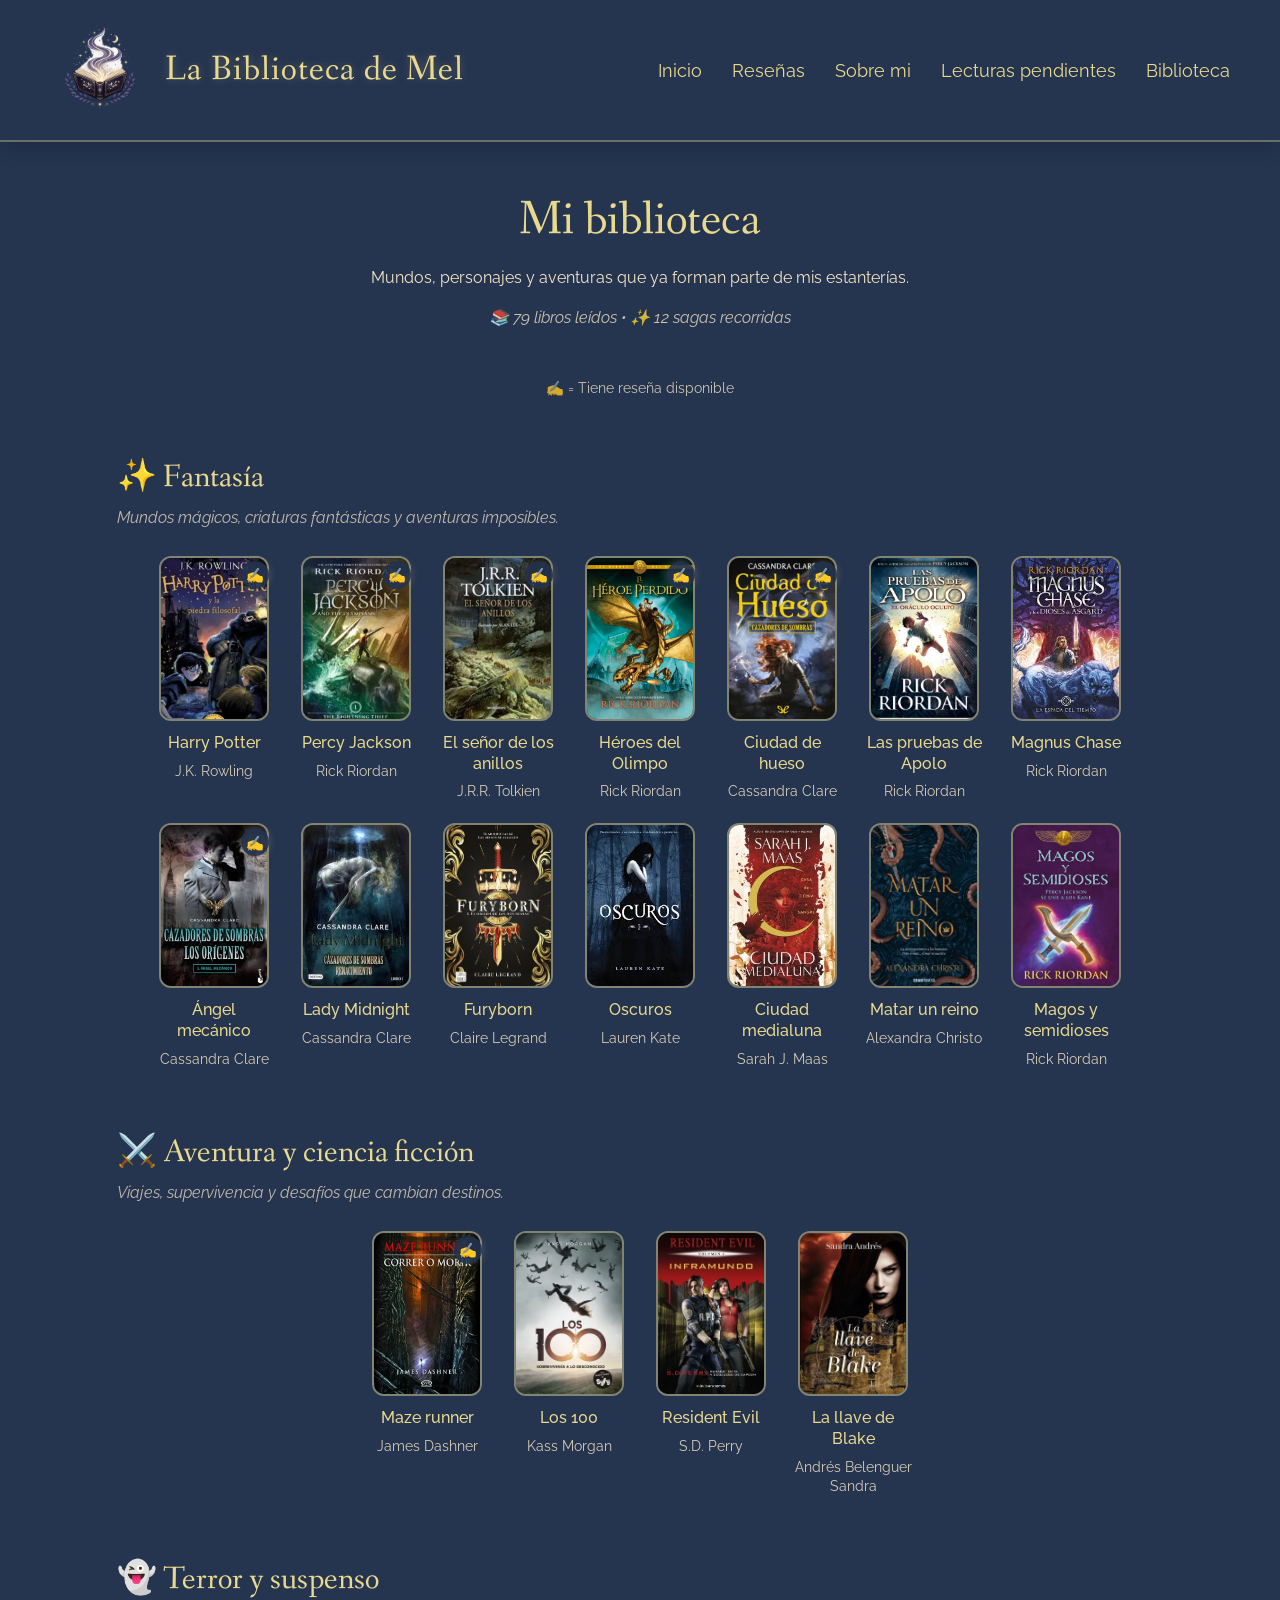
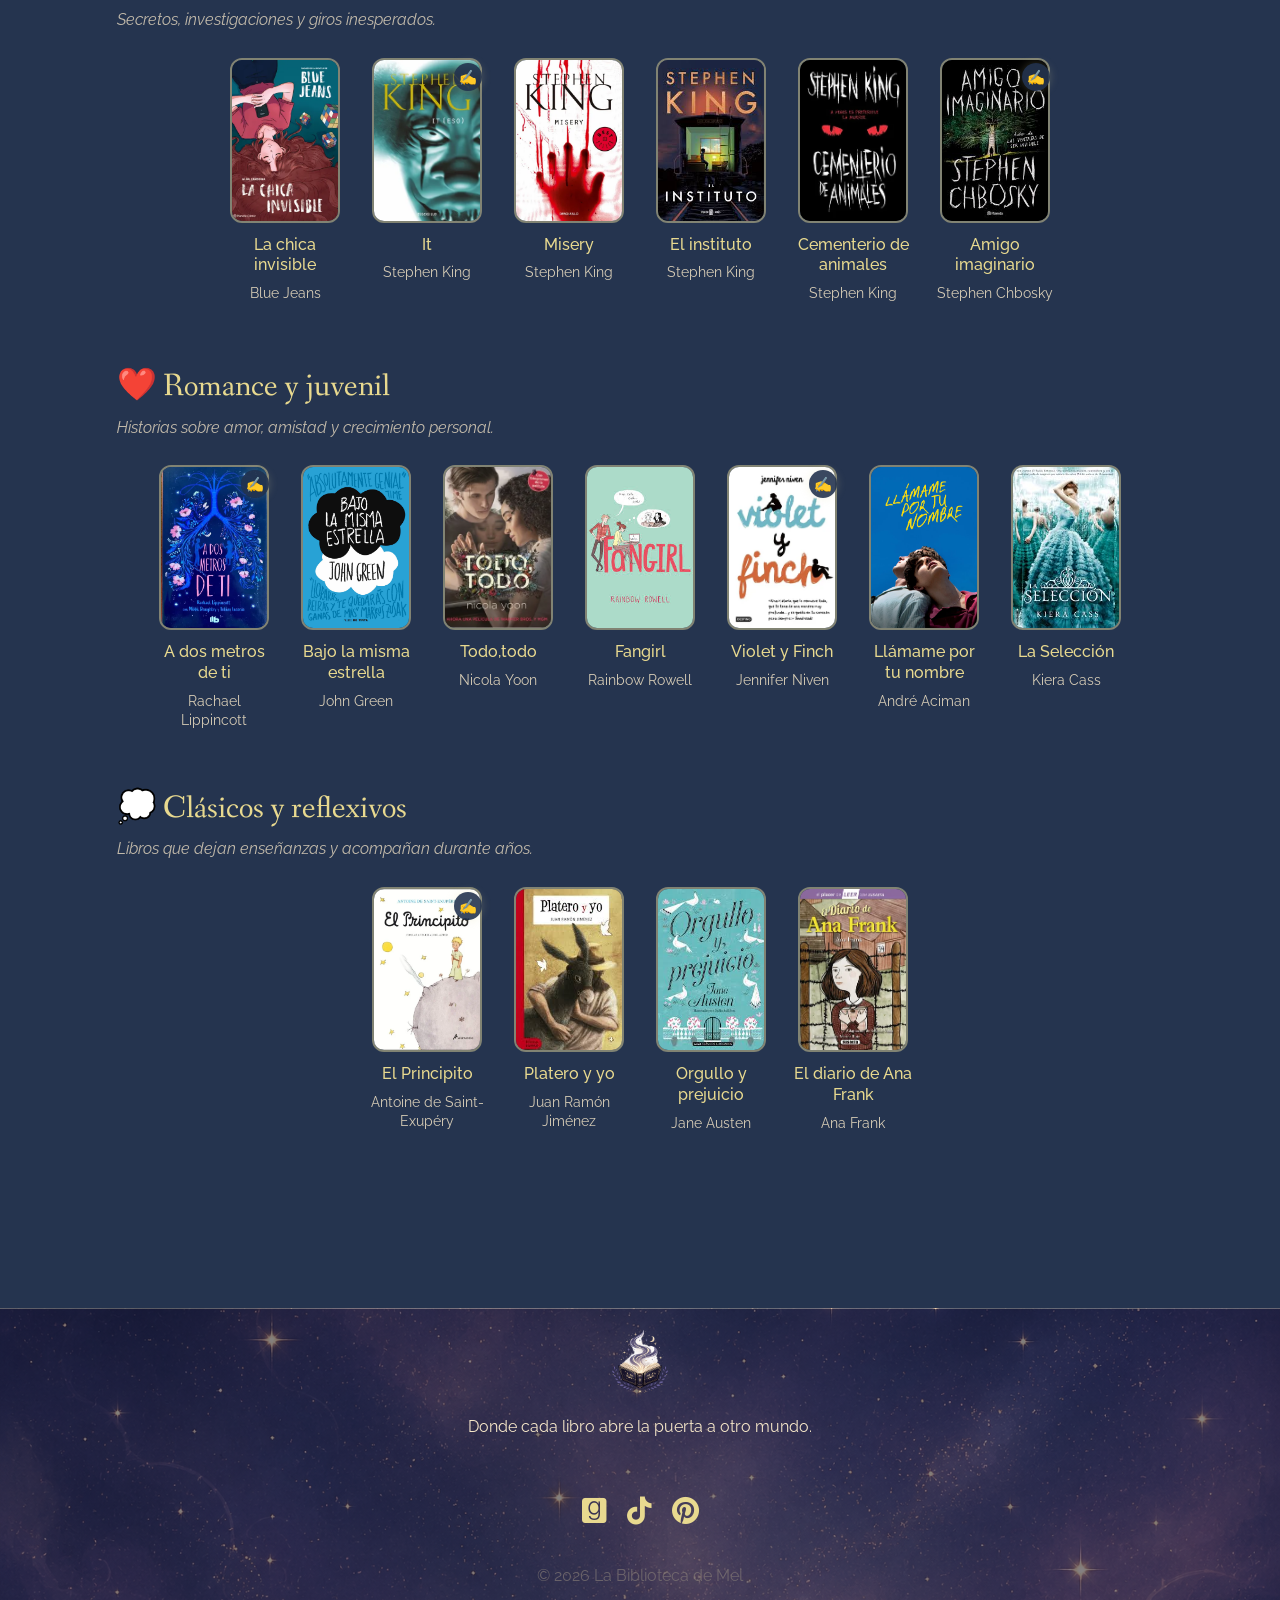
==== commit 0fefa77f: "arreglos varias cosas" ====
--- a/pages/biblioteca.html
+++ b/pages/biblioteca.html
@@ -2,8 +2,12 @@
 <html lang="es">
 <head>
     <meta charset="UTF-8">
-    <meta name="viewport" content="width=device-width, initial-scale=1.0">
-    <title>La Biblioteca de Mel</title>
+    <meta name="author" content="Melany Russi">
+   <meta name="description"
+content="Explora mi colección de libros leídos, favoritos y recomendaciones literarias.">
+<meta name="keywords"
+content="libros, reseñas, lectura, fantasía, Harry Potter, Percy Jackson, literatura">
+   <title>Biblioteca | La Biblioteca de Mel</title>
      <link rel="preconnect" href="https://fonts.googleapis.com">
 <link rel="preconnect" href="https://fonts.gstatic.com" crossorigin>
 <link href="https://fonts.googleapis.com/css2?family=Alef:wght@400;700&family=Fanwood+Text:ital@0;1&family=Raleway:ital,wght@0,100..900;1,100..900&display=swap" rel="stylesheet">
--- a/css/styles.css
+++ b/css/styles.css
@@ -1,2009 +1,1874 @@
-
-*{
-    margin:0;
-    padding:0;
-    box-sizing:border-box;
-}
-
-.galeria {
-  display: flex;
-  flex-wrap:wrap;
-  gap: 20px;
-  justify-content: center;
-  margin-top: 40px;
-}
-.item {
-  width: 185px;
-  text-align: center;
-}
-.item img {
-  position:relative;
-  z-index:1;
-    width:150px;
-    height:230px;
-    object-fit:cover;
-  border-radius: 10px;
-  transition:0.3s;
-}
-.item img:hover {
-   transform:scale(1.05) translateY(-8px);
-    box-shadow:0 8px 20px rgba(0,0,0,0.5);
-}
-
-.item p {
-  margin-top: 10px;
-}
-
-h1,h2,h3 {
+@charset "UTF-8";
+* {
+  margin: 0;
+  padding: 0;
+  box-sizing: border-box;
+}
+
+h1, h2, h3 {
   font-family: "Fanwood Text", serif;
   font-weight: 500;
   font-style: normal;
   color: #E8D98F;
 }
 
-ul {
- font-family: "Raleway", sans-serif;
-  font-optical-sizing: auto;
+body {
+  background-color: #25344F;
+  color: #F5E6C8;
+  font-family: "Raleway", sans-serif;
+  animation: fondo 1s ease;
+}
+
+@keyframes fondo {
+  from {
+    opacity: 0;
+  }
+  to {
+    opacity: 1;
+  }
+}
+a,
+button {
+  transition: 0.3s;
+}
+
+a:focus-visible,
+button:focus-visible,
+input:focus-visible,
+textarea:focus-visible {
+  outline: 2px solid #E8D98F;
+  outline-offset: 4px;
+  box-shadow: 0 0 12px rgba(232, 217, 143, 0.4);
+}
+
+a:active,
+button:active {
+  transform: scale(0.97);
+}
+
+.entre-lectores {
+  border-radius: 20px;
+  border: 1px solid rgba(221, 210, 151, 0.35);
+  box-shadow: 0 0 15px rgba(221, 210, 151, 0.15);
+}
+
+.header {
+  padding: 20px 50px;
+  display: flex;
+  justify-content: space-between;
+  align-items: center;
+  border-bottom: 2px solid rgba(232, 217, 143, 0.35);
+  box-shadow: 0 4px 18px rgba(12, 10, 35, 0.25);
+  margin-bottom: 25px;
+}
+.header h1 {
+  margin: 0;
+  font-size: 2.2rem;
+  letter-spacing: 1px;
+  transition: 0.3s;
+  text-shadow: 0 0 10px rgba(221, 210, 151, 0.3);
+  animation: aparecer 1s ease;
+}
+.header h1:hover {
+  transform: scale(1.03);
+  color: #f5e6b3;
+}
+
+.menu {
+  margin-left: auto;
+}
+.menu ul {
+  display: flex;
+  gap: 30px;
+  margin: 0;
+  padding: 0;
   list-style: none;
- }
- p {
+}
+.menu a {
+  text-decoration: none;
+  color: #E8D98F;
+  font-size: 18px;
+  transition: 0.3s;
+  position: relative;
+}
+.menu a:hover {
+  color: #f5e6b3;
+}
+.menu a:hover::after {
+  width: 100%;
+}
+.menu a::after {
+  content: "";
+  position: absolute;
+  left: 0;
+  bottom: -5px;
+  width: 0;
+  height: 2px;
+  background: #E8D98F;
+  transition: 0.3s;
+}
+
+.logo {
+  display: flex;
+  align-items: center;
+  gap: 15px;
+  text-decoration: none;
+}
+.logo img {
+  width: 100px;
+  height: 100px;
+  object-fit: cover;
+  transition: 0.3s;
+  animation: flotar 3s ease-in-out infinite;
+}
+.logo img:hover {
+  transform: scale(1.08);
+  filter: drop-shadow(0 0 15px rgba(221, 210, 151, 0.8));
+}
+
+.footer {
+  border-top: 1px solid rgba(221, 210, 151, 0.3);
+  background-color: #1b2740;
+  background-image: url(../assents/fondofooter2.png);
+  background-size: cover;
+  background-position: center;
+  background-repeat: no-repeat;
+  margin-top: 60px;
+  padding: 15px 20px;
+  position: relative;
+  color: #E8D98F;
+}
+.footer::before {
+  content: "";
+  position: absolute;
+  inset: 0;
+  background: rgba(12, 10, 35, 0.5);
+  z-index: 1;
+}
+.footer a {
+  color: #E8D98F;
+  text-decoration: none;
+  transition: 0.3s;
+}
+.footer a:hover {
+  color: #f5e6b3;
+  text-shadow: 0 0 10px rgba(221, 210, 151, 0.8);
+}
+
+.footer-contenido {
+  display: flex;
+  justify-content: space-between;
+  flex-wrap: wrap;
+  gap: 40px;
+  position: relative;
+  z-index: 2;
+}
+
+.footer-logo img {
+  width: 80px;
+  margin-bottom: 10px;
+}
+
+.footer-redes {
+  display: flex;
+  gap: 20px;
+  align-items: center;
+  justify-content: center;
+}
+.footer-redes a {
+  font-size: 28px;
+}
+.footer-redes a:hover {
+  transform: translateY(-5px);
+}
+
+.iconos {
+  display: flex;
+  gap: 20px;
+}
+.iconos a {
+  font-size: 28px;
+}
+.iconos a:hover {
+  transform: translateY(-5px);
+}
+
+.footer-copy {
+  text-align: center;
+  margin-top: 30px;
+  opacity: 0.7;
+}
+
+.separador-footer {
+  margin: 15px 0;
+  text-align: center;
+  letter-spacing: 8px;
+  color: #E8D98F;
+  opacity: 0.7;
+}
+
+.btn-libro {
+  display: none;
+  margin-top: 20px;
+  padding: 12px 25px;
+  background: #E8D98F;
+  color: #25344F;
+  text-decoration: none;
+  font-weight: bold;
+  border-radius: 10px;
+  transition: 0.3s;
+}
+.btn-libro:hover {
+  background: #f5e6b3;
+}
+
+.btn-magico {
+  display: none;
+  margin-top: 15px;
+  padding: 8px 18px;
+  font-size: 0.9rem;
+  border-radius: 20px;
+  background: linear-gradient(135deg, #E8D98F, #F5E6C8);
+  color: #25344F;
+  text-decoration: none;
+  transition: 0.3s;
+}
+.btn-magico:hover {
+  transform: translateY(-3px);
+  box-shadow: 0 0 15px rgba(221, 210, 151, 0.6), 0 0 25px rgba(183, 156, 237, 0.3);
+}
+
+.ver-mas {
+  display: inline-block;
+  margin-top: 10px;
+  padding: 6px 14px;
+  background: rgba(221, 210, 151, 0.08);
+  border: 1px solid rgba(221, 210, 151, 0.35);
+  border-radius: 20px;
+  color: #E8D98F;
+  text-decoration: none;
+  font-size: 0.8rem;
+  font-weight: 600;
+  transition: 0.3s;
+}
+.ver-mas:hover {
+  background: rgba(221, 210, 151, 0.15);
+  transform: translateY(-2px);
+  box-shadow: 0 0 12px rgba(221, 210, 151, 0.25);
+}
+
+.btn-sinopsis {
+  opacity: 0;
+  transition: 0.3s;
+}
+
+.pendiente-card:hover .btn-sinopsis {
+  opacity: 1;
+}
+
+.form-lectores button {
+  align-self: center;
+  padding: 9px 20px;
+  border: none;
+  border-radius: 25px;
+  background: #E8D98F;
+  color: #25344F;
+  cursor: pointer;
+  transition: 0.3s;
+}
+.form-lectores button:hover {
+  transform: translateY(-3px);
+  box-shadow: 0 0 15px rgba(232, 217, 143, 0.4);
+}
+
+.btn-favorito {
+  display: inline-block;
+  margin-top: 12px;
+  padding: 8px 18px;
+  border-radius: 20px;
+  background: linear-gradient(135deg, #E8D98F, #F5E6C8);
+  color: #25344F;
+  text-decoration: none;
+  font-size: 0.9rem;
+  font-weight: 600;
+  transition: 0.3s;
+}
+.btn-favorito:hover {
+  transform: translateY(-3px);
+  color: #25344F;
+  box-shadow: 0 0 15px rgba(221, 210, 151, 0.55), 0 0 25px rgba(183, 156, 237, 0.25);
+}
+
+.pendiente-card {
+  width: 150px;
+  text-align: center;
+  transition: 0.3s;
+}
+.pendiente-card:hover {
+  transform: translateY(-8px);
+}
+.pendiente-card:hover img {
+  transform: translateY(-8px) scale(1.03);
+  box-shadow: 0 10px 25px rgba(0, 0, 0, 0.6), 0 0 20px rgba(221, 210, 151, 0.45);
+}
+.pendiente-card img {
+  cursor: pointer;
+  width: 130px;
+  height: 195px;
+  object-fit: cover;
+  border-radius: 12px;
+  border: 2px solid rgba(221, 210, 151, 0.6);
+  box-shadow: 0 6px 18px rgba(0, 0, 0, 0.45), 0 0 12px rgba(221, 210, 151, 0.25);
+  transition: 0.3s;
+}
+.pendiente-card h3 {
+  font-size: 1.05rem;
+  margin-top: 12px;
+  margin-bottom: 4px;
+}
+.pendiente-card p {
+  font-size: 0.9rem;
+  opacity: 0.85;
+  margin: 0;
+}
+
+.titulo-pendientes {
+  font-family: "Fanwood Text", serif;
+  font-size: 3.3rem;
+  color: #E8D98F;
+  text-align: center;
+  animation: destello 2.5s ease-in-out infinite;
+}
+
+@keyframes destello {
+  0%, 100% {
+    letter-spacing: 0;
+  }
+  50% {
+    letter-spacing: 2px;
+  }
+}
+.libro-biblioteca {
+  width: 130px;
+  text-align: center;
+  position: relative;
+}
+.libro-biblioteca img {
+  width: 130px;
+  height: 195px;
+  object-fit: cover;
+  border-radius: 12px;
+  border: 2px solid rgba(221, 210, 151, 0.5);
+  transition: 0.3s;
+  margin-bottom: 12px;
+}
+.libro-biblioteca img:hover {
+  transform: translateY(-7px);
+  box-shadow: 0 0 20px rgba(221, 210, 151, 0.35);
+}
+
+.resena-card {
+  background: linear-gradient(135deg, rgba(37, 52, 79, 0.95), rgba(62, 50, 110, 0.9));
+  border: 1px solid rgba(221, 210, 151, 0.35);
+  border-radius: 18px;
+  padding: 12px;
+  box-shadow: 0 0 18px rgba(221, 210, 151, 0.15);
+  transition: 0.3s;
+  max-width: 220px;
+  margin: auto;
+  height: 100%;
+}
+.resena-card:hover {
+  transform: translateY(-7px);
+  box-shadow: 0 0 20px rgba(221, 210, 151, 0.35), 0 0 30px rgba(183, 156, 237, 0.2);
+}
+.resena-card img {
+  width: 115px;
+  height: 170px;
+  object-fit: cover;
+  border-radius: 12px;
+  border: 2px solid rgba(221, 210, 151, 0.5);
+  margin-bottom: 12px;
+}
+.resena-card h3 {
+  font-size: 1.1rem;
+  min-height: 48px;
+  display: flex;
+  align-items: center;
+  justify-content: center;
+  margin: 6px 0 3px;
+}
+
+.favorito-contenido {
+  display: grid;
+  grid-template-columns: 180px 1fr;
+  gap: 25px;
+  align-items: center;
+  padding: 25px;
+  border-radius: 25px;
+  border-left: 4px solid #E8D98F;
+  background: linear-gradient(135deg, rgba(232, 217, 143, 0.12), rgba(62, 50, 110, 0.35));
+  box-shadow: 0 0 18px rgba(232, 217, 143, 0.12);
+}
+
+.card-body {
+  padding: 20px;
+}
+
+.bienvenida {
+  text-align: center;
+  color: #E8D98F;
+  font-size: 20px;
+  margin-bottom: 40px;
+  font-style: italic;
+}
+
+.hero {
+  height: 70vh;
+  max-width: 1200px;
+  margin: 20px auto;
+  padding-left: 85px;
+  background-image: url("../assents/fotoprincipal.png");
+  background-size: cover;
+  background-position: center 35%;
+  background-repeat: no-repeat;
+  display: flex;
+  align-items: center;
+  position: relative;
+  overflow: hidden;
+  border: 2px solid #E8D98F;
+  border-radius: 20px;
+  box-shadow: 0 0 15px rgba(221, 210, 151, 0.4), 0 0 30px rgba(183, 156, 237, 0.3);
+}
+.hero::before {
+  content: "";
+  position: absolute;
+  inset: 0;
+  background: rgba(12, 10, 35, 0.12);
+}
+.hero h1 {
+  font-size: 2.8rem;
+  color: #F5E6C8;
+  font-family: "Fanwood Text", serif;
+  line-height: 1.1;
+}
+.hero p {
+  margin-top: 20px;
+  font-size: 1.2rem;
+  color: #d8c8ff;
   font-family: "Raleway", sans-serif;
-  font-optical-sizing: auto;
-  color: #E8D98F;
- }
- a {
-  text-decoration: none;
-  color: #E8D98F;
-  }
-body {
-    background-color:#25344F ;
-    animation:fondo 1s ease;
-    }
-    @keyframes fondo{
-    from{
-    opacity:0;
-    }
-    to{
-    opacity:1;
-    }
-}
-.header {
-    padding: 20px 50px;
+}
+
+.overlay {
+  position: relative;
+  z-index: 2;
+  max-width: 600px;
+}
+
+.frase-literaria {
+  max-width: 600px;
+  margin: 50px auto;
+  padding: 20px;
+  text-align: center;
+  font-family: "Fanwood Text", serif;
+  font-size: 1.4rem;
+  font-style: italic;
+  color: #F5E6C8;
+  background: rgba(62, 50, 110, 0.15);
+  border-radius: 15px;
+  box-shadow: 0 0 15px rgba(221, 210, 151, 0.15);
+}
+
+.libros {
+  max-width: 1200px;
+  margin: 0 auto;
+  text-align: center;
+}
+.libros h2 {
+  text-align: center;
+  font-size: 2.4rem;
+  color: #E8D98F;
+  font-family: "Fanwood Text", serif;
+  margin-top: 40px;
+  margin-bottom: 25px;
+  animation: tituloFavoritos 1s ease;
+  transition: 0.3s;
+}
+.libros h2:hover {
+  transform: translateY(-5px);
+  text-shadow: 0 0 10px rgba(232, 217, 143, 0.6), 0 0 20px rgba(183, 156, 237, 0.3);
+}
+
+.galeria {
+  display: flex;
+  flex-wrap: wrap;
+  justify-content: center;
+  align-items: flex-start;
+  gap: 22px;
+  max-width: 1100px;
+  margin: 35px auto 0;
+}
+
+.item {
+  width: 150px;
+  text-align: center;
+  perspective: 1000px;
+  display: flex;
+  flex-direction: column;
+  align-items: center;
+}
+.item img {
+  position: relative;
+  z-index: 1;
+  width: 150px;
+  height: 230px;
+  object-fit: cover;
+  border-radius: 12px;
+  border: 2px solid #E8D98F;
+  transform-origin: left center;
+  transform-style: preserve-3d;
+  box-shadow: 0 4px 15px rgba(0, 0, 0, 0.4), 0 0 12px rgba(221, 210, 151, 0.25);
+  transition: transform 0.35s ease-in-out, box-shadow 0.35s ease-in-out, border 0.35s ease-in-out;
+}
+.item img:hover {
+  transform: rotateY(10deg) translateY(-6px);
+  box-shadow: 0 8px 18px rgba(0, 0, 0, 0.5), 0 0 14px rgba(221, 210, 151, 0.35);
+}
+.item p {
+  margin-top: 10px;
+}
+.item.seleccionado img {
+  border: 2px solid #DDD297;
+  box-shadow: 0 0 20px rgba(221, 210, 151, 0.8), 0 0 40px rgba(183, 156, 237, 0.6);
+  transform: rotateY(12deg) translateY(-8px);
+}
+
+.descripcion-libro {
+  max-width: 410px;
+  margin: 10px auto 25px;
+  padding: 15px 18px;
+  background: linear-gradient(135deg, rgba(37, 52, 79, 0.95), rgba(62, 50, 110, 0.95));
+  border: 3px solid #E8D98F;
+  border-radius: 20px;
+  color: #F5E6C8;
+  font-size: 0.95rem;
+  line-height: 1.6;
+  text-align: center;
+  box-shadow: 0 0 15px rgba(221, 210, 151, 0.4), 0 0 30px rgba(183, 156, 237, 0.25);
+  transition: 0.3s;
+  animation: aparecerDescripcion 0.4s ease;
+}
+.descripcion-libro h3 {
+  font-size: 1.5rem;
+  margin-bottom: 8px;
+}
+.descripcion-libro.animar {
+  animation: abrirLibro 0.5s ease;
+}
+
+.destacados-mes {
+  max-width: 680px;
+  margin: 90px auto 60px;
+  overflow: hidden;
+}
+.destacados-mes .carousel {
+  position: relative;
+}
+.destacados-mes .carousel-inner {
+  position: relative;
+  z-index: 1;
+}
+.destacados-mes .carousel-control-prev,
+.destacados-mes .carousel-control-next {
+  z-index: 50;
+  width: 45px;
+  height: 45px;
+  top: 50%;
+  transform: translateY(-50%);
+  opacity: 1;
+  background: rgba(37, 52, 79, 0.9);
+  border: 1px solid rgba(232, 217, 143, 0.4);
+  border-radius: 50%;
+}
+.destacados-mes .carousel-control-prev {
+  left: 10px;
+}
+.destacados-mes .carousel-control-next {
+  right: 10px;
+}
+.destacados-mes .carousel-control-prev-icon,
+.destacados-mes .carousel-control-next-icon {
+  width: 1.4rem;
+  height: 1.4rem;
+}
+
+.destacado-slide {
+  min-height: 220px;
+  padding: 22px;
+  display: grid;
+  grid-template-columns: 120px 1fr;
+  gap: 20px;
+  align-items: center;
+  border-radius: 25px;
+  border-left: 4px solid #E8D98F;
+  background: linear-gradient(270deg, rgba(232, 217, 143, 0.12), rgba(62, 50, 110, 0.35), rgba(37, 52, 79, 0.45), rgba(232, 217, 143, 0.12));
+  background-size: 400% 400%;
+  animation: gradienteMagico 10s ease infinite;
+  box-shadow: 0 0 18px rgba(232, 217, 143, 0.12);
+}
+.destacado-slide img {
+  width: 110px;
+  height: 165px;
+  object-fit: cover;
+  border-radius: 12px;
+  box-shadow: 0 8px 18px rgba(0, 0, 0, 0.45);
+  transform: rotate(-3deg);
+}
+.destacado-slide span {
+  color: #E8D98F;
+  font-size: 0.9rem;
+  font-style: italic;
+}
+.destacado-slide h3 {
+  margin: 8px 0 10px;
+  color: #E8D98F;
+  font-size: 1.8rem;
+  text-align: left;
+}
+.destacado-slide p {
+  color: #F5E6C8;
+  line-height: 1.6;
+}
+
+@keyframes gradienteMagico {
+  0% {
+    background-position: 0% 50%;
+  }
+  50% {
+    background-position: 100% 50%;
+  }
+  100% {
+    background-position: 0% 50%;
+  }
+}
+.destacado-cita {
+  grid-template-columns: 1fr;
+  text-align: center;
+}
+.destacado-cita h3 {
+  text-align: center;
+  font-size: 1.4rem;
+  line-height: 1.4;
+}
+
+.favorito-mes {
+  max-width: 750px;
+  margin: 90px auto 60px;
+  padding: 0;
+  background: transparent;
+  border: none;
+  box-shadow: none;
+}
+.favorito-mes h3 {
+  text-align: center;
+  font-size: 2.1rem;
+  margin: 0 0 25px;
+}
+
+.favorito-contenido img {
+  width: 120px;
+  height: 180px;
+  object-fit: cover;
+  border-radius: 10px;
+  transform: rotate(-3deg);
+  box-shadow: 0 8px 18px rgba(0, 0, 0, 0.45);
+}
+.favorito-contenido img:hover {
+  transform: rotate(-3deg) scale(1.05);
+}
+
+.favorito-texto {
+  max-width: 380px;
+  text-align: left;
+}
+.favorito-texto h4 {
+  color: #E8D98F;
+  font-size: 1.4rem;
+  margin-bottom: 10px;
+}
+.favorito-texto p {
+  color: #F5E6C8;
+  line-height: 1.6;
+}
+
+@keyframes tituloFavoritos {
+  from {
+    opacity: 0;
+    transform: translateY(25px);
+  }
+  to {
+    opacity: 1;
+    transform: translateY(0);
+  }
+}
+@keyframes aparecerDescripcion {
+  from {
+    opacity: 0;
+    transform: translateY(15px);
+  }
+  to {
+    opacity: 1;
+    transform: translateY(0);
+  }
+}
+@keyframes abrirLibro {
+  from {
+    opacity: 0;
+    transform: scaleY(0.7);
+  }
+  to {
+    opacity: 1;
+    transform: scaleY(1);
+  }
+}
+.separador-favorito {
+  text-align: center;
+  color: #E8D98F;
+  font-size: 1.2rem;
+  letter-spacing: 10px;
+  margin: 70px 0 50px;
+  opacity: 0.8;
+}
+
+.descripcion-libro {
+  grid-column: 1/-1;
+  justify-self: center;
+}
+
+h3 {
+  font-size: 2rem;
+  position: relative;
+  z-index: 2;
+  color: #E8D98F;
+  margin-top: 60px;
+  margin-bottom: 20px;
+  text-align: center;
+  transition: 0.3s;
+  animation: titulo 1s ease;
+}
+h3:hover {
+  transform: translateY(-5px);
+  text-shadow: 0 0 15px rgba(221, 210, 151, 0.8);
+}
+
+.sobre-mi {
+  padding: 15px 10% 45px;
+}
+
+.sobre-contenido {
+  display: flex;
+  align-items: center;
+  justify-content: center;
+  gap: 30px;
+  max-width: 1100px;
+  margin: auto;
+  padding: 20px;
+  flex-wrap: wrap;
+}
+
+.sobre-imagen {
+  position: relative;
+}
+.sobre-imagen img {
+  width: 350px;
+  max-width: 100%;
+  border-radius: 20px;
+  border: 2px solid rgba(221, 210, 151, 0.4);
+  box-shadow: 0 0 15px rgba(221, 210, 151, 0.25), 0 0 30px rgba(183, 156, 237, 0.15);
+}
+.sobre-imagen::before {
+  content: "✦";
+  position: absolute;
+  top: -15px;
+  right: -10px;
+  color: #E8D98F;
+  font-size: 2rem;
+  text-shadow: 0 0 12px rgba(221, 210, 151, 0.7);
+}
+
+.sobre-texto {
+  max-width: 550px;
+}
+.sobre-texto h2 {
+  font-size: 3rem;
+  margin-bottom: 25px;
+  animation: aparecerTitulo 1s ease;
+  text-shadow: 0 0 8px rgba(221, 210, 151, 0.25);
+  transition: 0.3s;
+}
+.sobre-texto h2::after {
+  content: "";
+  position: absolute;
+  left: 0;
+  bottom: -8px;
+  width: 0;
+  height: 2px;
+  background: #E8D98F;
+  animation: subrayado 1.2s forwards;
+}
+.sobre-texto h2:hover {
+  text-shadow: 0 0 10px rgba(221, 210, 151, 0.6), 0 0 20px rgba(183, 156, 237, 0.3);
+  transform: translateY(-2px);
+}
+.sobre-texto p {
+  color: #F5E6C8;
+  font-size: 1.1rem;
+  line-height: 1.7;
+  margin-bottom: 12px;
+}
+
+.timeline {
+  max-width: 1000px;
+  margin: 35px auto;
+  padding: 10px 20px;
+}
+.timeline h3 {
+  text-align: center;
+  margin-bottom: 25px;
+}
+
+.timeline-contenedor {
+  max-width: 880px;
+  margin: 25px auto;
+  display: grid;
+  grid-template-columns: repeat(3, 1fr);
+  gap: 18px;
+}
+.timeline-contenedor .evento {
+  padding: 20px;
+  margin: 0;
+  text-align: center;
+  border-radius: 18px;
+  background: linear-gradient(135deg, rgba(37, 52, 79, 0.95), rgba(62, 50, 110, 0.9));
+  border: 1px solid rgba(221, 210, 151, 0.35);
+  box-shadow: 0 0 15px rgba(221, 210, 151, 0.15);
+  transition: 0.3s;
+}
+.timeline-contenedor .evento:hover {
+  transform: translateY(-5px);
+}
+.timeline-contenedor .evento h4 {
+  color: #E8D98F;
+  font-size: 1.1rem;
+  margin-bottom: 6px;
+}
+.timeline-contenedor .evento p {
+  color: #F5E6C8;
+  line-height: 1.4;
+  margin: 0;
+  font-size: 0.95rem;
+}
+
+.puente-sobre-mi {
+  text-align: center;
+  max-width: 700px;
+  margin: 25px auto 35px;
+}
+.puente-sobre-mi p {
+  margin: 18px 2px 0;
+  font-family: "Raleway", sans-serif;
+  font-size: 1.1rem;
+  line-height: 1.6;
+  color: rgba(245, 230, 200, 0.9);
+}
+
+.brillos {
+  margin: 0 auto;
+  display: block;
+  text-align: center;
+  color: #E8D98F;
+  font-size: 1rem;
+  letter-spacing: 8px;
+  text-shadow: 0 0 8px rgba(221, 210, 151, 0.6), 0 0 15px rgba(183, 156, 237, 0.3);
+}
+
+.actualmente-leyendo {
+  max-width: 580px;
+  margin: 55px auto;
+  padding: 20px;
+}
+.actualmente-leyendo > h5 {
+  text-align: center;
+  font-size: 1.5rem;
+  margin-bottom: 20px;
+  color: #E8D98F;
+  font-weight: 500;
+  opacity: 0.9;
+}
+.actualmente-leyendo > h5::after {
+  content: "";
+  display: block;
+  width: 50px;
+  height: 1px;
+  margin: 8px auto 0;
+  background: rgba(232, 217, 143, 0.5);
+}
+
+.lectura-card {
+  border-radius: 20px;
+  border: 1px solid rgba(232, 217, 143, 0.3);
+  box-shadow: 0 0 15px rgba(232, 217, 143, 0.12);
+  display: flex;
+  gap: 18px;
+  align-items: center;
+  padding: 16px;
+  overflow: hidden;
+  background: linear-gradient(135deg, rgba(37, 52, 79, 0.95), rgba(62, 50, 110, 0.9)) !important;
+}
+.lectura-card img {
+  width: 110px;
+  height: 165px;
+  object-fit: cover;
+  border-radius: 12px;
+  border: 2px solid rgba(232, 217, 143, 0.4);
+}
+
+.portada-actual {
+  width: 130px;
+  height: 195px;
+  object-fit: cover;
+  border-radius: 12px;
+  border: 2px solid rgba(232, 217, 143, 0.4);
+  margin: 20px auto;
+}
+
+.card-title {
+  color: #E8D98F;
+  font-size: 1.2rem;
+  font-weight: 600;
+  margin-bottom: 8px;
+}
+
+p {
+  color: #F5E6C8;
+  line-height: 1.6;
+  margin-bottom: 12px;
+}
+
+.card-text {
+  color: #F5E6C8;
+  line-height: 1.6;
+  font-size: 0.95rem;
+}
+
+.estado-lectura {
+  display: inline-block;
+  margin-top: 8px;
+  padding: 7px 13px;
+  border-radius: 20px;
+  background: rgba(232, 217, 143, 0.12);
+  border: 1px solid rgba(232, 217, 143, 0.25);
+  color: #E8D98F;
+  font-size: 0.85rem;
+  font-style: italic;
+}
+
+@keyframes titulo {
+  from {
+    opacity: 0;
+    transform: translateY(30px);
+  }
+  to {
+    opacity: 1;
+    transform: translateY(0);
+  }
+}
+.biblioteca {
+  padding: 25px 8% 50px;
+}
+
+.titulo-biblioteca {
+  text-align: center;
+  font-size: 3rem;
+  color: #E8D98F;
+  font-family: "Fanwood Text", serif;
+  margin-bottom: 15px;
+  animation: brillo 3s ease-in-out infinite;
+}
+
+.intro-biblioteca {
+  text-align: center;
+  max-width: 650px;
+  margin: 0 auto 15px;
+  color: #F5E6C8;
+  line-height: 1.6;
+}
+
+.genero-biblioteca {
+  margin-bottom: 65px;
+}
+.genero-biblioteca h3 {
+  text-align: left;
+  font-size: 2rem;
+  margin-bottom: 8px;
+  color: #E8D98F;
+}
+
+.descripcion-genero {
+  margin-bottom: 25px;
+  color: rgba(245, 230, 200, 0.75);
+  font-style: italic;
+}
+
+.biblioteca-grid {
+  display: flex;
+  flex-wrap: wrap;
+  gap: 22px;
+}
+
+.libro-biblioteca h4 {
+  margin: 0 0 8px;
+  font-size: 1rem;
+  line-height: 1.3;
+  color: #E8D98F;
+}
+.libro-biblioteca p {
+  margin: 0;
+  font-size: 0.85rem;
+  line-height: 1.4;
+  color: #F5E6C8;
+  opacity: 0.85;
+}
+
+.estadisticas-biblioteca {
+  text-align: center;
+  color: rgba(245, 230, 200, 0.8);
+  margin-bottom: 45px;
+  font-style: italic;
+}
+
+.leyenda-biblioteca {
+  text-align: center;
+  color: rgba(245, 230, 200, 0.8);
+  font-size: 0.9rem;
+  margin-bottom: 30px;
+}
+
+@keyframes brillo {
+  0%, 100% {
+    text-shadow: 0 0 8px rgba(221, 210, 151, 0.3);
+  }
+  50% {
+    text-shadow: 0 0 12px rgba(221, 210, 151, 0.7), 0 0 25px rgba(183, 156, 237, 0.4);
+  }
+}
+.pendientes {
+  padding: 15px 8% 40px;
+  text-align: center;
+}
+.pendientes h2 {
+  font-size: 3rem;
+  margin-bottom: 10px;
+}
+
+.intro-pendientes {
+  color: #F5E6C8;
+  margin-bottom: 35px;
+}
+
+.pendientes-grid {
+  display: flex;
+  flex-wrap: wrap;
+  justify-content: center;
+  gap: 20px;
+  max-width: 1100px;
+  margin: auto;
+}
+
+.modal-sinopsis {
+  display: none;
+  position: fixed;
+  inset: 0;
+  background: rgba(12, 10, 35, 0.75);
+  z-index: 999;
+  align-items: center;
+  justify-content: center;
+}
+
+.contenido-sinopsis {
+  width: 90%;
+  max-width: 350px;
+  padding: 18px 22px;
+  border-radius: 18px;
+  border: 1px solid rgba(221, 210, 151, 0.4);
+  background: linear-gradient(135deg, rgba(37, 52, 79, 0.98), rgba(62, 50, 110, 0.95));
+  color: #F5E6C8;
+  box-shadow: 0 0 20px rgba(221, 210, 151, 0.2);
+  text-align: center;
+  position: relative;
+  animation: aparecerModal 0.25s ease;
+}
+.contenido-sinopsis h3 {
+  margin-top: 0;
+  margin-bottom: 10px;
+  padding-top: 20px;
+  color: #E8D98F;
+}
+.contenido-sinopsis p {
+  margin: 0;
+  font-size: 0.95rem;
+  line-height: 1.6;
+}
+
+.cerrar-sinopsis {
+  position: absolute;
+  top: 8px;
+  right: 10px;
+  width: 35px;
+  height: 35px;
+  display: flex;
+  align-items: center;
+  justify-content: center;
+  border: none;
+  border-radius: 50%;
+  background: rgba(221, 210, 151, 0.12);
+  color: #E8D98F;
+  font-size: 1.5rem;
+  cursor: pointer;
+  z-index: 1000;
+}
+.cerrar-sinopsis:hover {
+  background: rgba(221, 210, 151, 0.25);
+  box-shadow: 0 0 10px rgba(221, 210, 151, 0.3);
+}
+
+@keyframes aparecerModal {
+  from {
+    opacity: 0;
+    transform: scale(0.95);
+  }
+  to {
+    opacity: 1;
+    transform: scale(1);
+  }
+}
+.resenas {
+  padding: 30px 8% 60px;
+  text-align: center;
+}
+
+.titulo-resenas {
+  position: relative;
+  text-align: center;
+  font-size: 3rem;
+  color: #E8D98F;
+  font-family: "Fanwood Text", serif;
+  margin-bottom: 35px;
+}
+.titulo-resenas::after {
+  content: "";
+  position: absolute;
+  left: 50%;
+  transform: translateX(-50%);
+  bottom: -12px;
+  width: 80px;
+  height: 2px;
+  background: #E8D98F;
+  border-radius: 10px;
+}
+
+.intro-resenas {
+  max-width: 650px;
+  margin: 0 auto 40px;
+  color: #F5E6C8;
+}
+
+.resenas-grid {
+  display: grid;
+  grid-template-columns: repeat(auto-fit, minmax(230px, 1fr));
+  gap: 20px;
+}
+
+.estrellas {
+  color: #e2c41b;
+  margin-bottom: 8px;
+  font-size: 1.2rem;
+}
+
+.tags-resena {
+  display: flex;
+  flex-wrap: wrap;
+  justify-content: center;
+  gap: 6px;
+  margin-bottom: 8px;
+}
+.tags-resena span {
+  font-size: 0.7rem;
+  padding: 3px 7px;
+  border-radius: 20px;
+  color: #F5E6C8;
+}
+.tags-resena span:nth-child(odd) {
+  background: rgba(232, 217, 143, 0.18);
+}
+.tags-resena span:nth-child(even) {
+  background: rgba(183, 156, 237, 0.16);
+}
+
+.frase-resena {
+  font-style: italic;
+  line-height: 1.4;
+  color: #F5E6C8;
+  font-size: 0.85rem;
+  min-height: 60px;
+  margin: 8px 0;
+}
+
+.resena-card:last-child {
+  margin-bottom: 0;
+}
+
+.tiene-resena::after {
+  content: "✍️";
+  position: absolute;
+  top: 5px;
+  right: 5px;
+  width: 28px;
+  height: 28px;
+  display: flex;
+  align-items: center;
+  justify-content: center;
+  background: rgba(37, 52, 79, 0.9);
+  border-radius: 50%;
+  font-size: 0.9rem;
+  box-shadow: 0 0 10px rgba(221, 210, 151, 0.25);
+}
+
+.modal-resena {
+  display: none;
+  position: fixed;
+  inset: 0;
+  background: rgba(12, 10, 35, 0.75);
+  z-index: 999;
+  align-items: center;
+  justify-content: center;
+}
+
+.contenido-resena {
+  position: relative;
+  width: 90%;
+  max-width: 430px;
+  padding: 25px;
+  border-radius: 20px;
+  border: 1px solid rgba(221, 210, 151, 0.4);
+  background: linear-gradient(135deg, #25344F, #3e326e);
+  color: #F5E6C8;
+  text-align: center;
+}
+
+.cerrar-resena {
+  position: absolute;
+  top: 8px;
+  right: 10px;
+  width: 32px;
+  height: 32px;
+  border: none;
+  border-radius: 50%;
+  background: rgba(221, 210, 151, 0.12);
+  color: #E8D98F;
+  cursor: pointer;
+}
+
+.entre-lectores {
+  max-width: 420px;
+  margin: 40px auto 25px;
+  padding: 20px;
+  text-align: center;
+  border-radius: 20px;
+  border: 1px solid rgba(221, 210, 151, 0.35);
+  background: linear-gradient(135deg, rgba(37, 52, 79, 0.95), rgba(62, 50, 110, 0.9));
+  box-shadow: 0 0 20px rgba(221, 210, 151, 0.15);
+}
+.entre-lectores h2 {
+  font-family: "Fanwood Text", serif;
+  color: #E8D98F;
+  font-size: 2.2rem;
+  margin-bottom: 14px;
+}
+.entre-lectores p {
+  color: #F5E6C8;
+  line-height: 1.3;
+  margin-bottom: 30px;
+}
+
+.form-lectores {
+  display: flex;
+  flex-direction: column;
+  gap: 14px;
+}
+.form-lectores input,
+.form-lectores textarea {
+  width: 100%;
+  padding: 13px 15px;
+  border-radius: 14px;
+  border: 1px solid rgba(221, 210, 151, 0.35);
+  background: rgba(12, 10, 35, 0.45);
+  color: #F5E6C8;
+  font-family: "Raleway", sans-serif;
+}
+.form-lectores input::placeholder,
+.form-lectores textarea::placeholder {
+  color: rgba(245, 230, 200, 0.6);
+}
+.form-lectores input:hover,
+.form-lectores textarea:hover {
+  border-color: #E8D98F;
+  box-shadow: 0 0 8px rgba(232, 217, 143, 0.18);
+}
+.form-lectores input:focus-visible,
+.form-lectores textarea:focus-visible {
+  border-color: #E8D98F;
+  outline: none;
+  box-shadow: 0 0 0 3px rgba(232, 217, 143, 0.25);
+}
+.form-lectores textarea {
+  min-height: 90px;
+  resize: none;
+}
+
+.separador-magico {
+  text-align: center;
+  color: #E8D98F;
+  font-size: 1.2rem;
+  letter-spacing: 10px;
+  margin: 60px 0 40px;
+  opacity: 0.8;
+}
+
+.nota-lectores {
+  margin-top: 12px;
+  font-size: 0.8rem;
+  color: rgba(245, 230, 200, 0.65);
+  font-style: italic;
+}
+
+.mensaje-exito {
+  display: none;
+  margin-top: 15px;
+  padding: 12px 18px;
+  border-radius: 15px;
+  background: linear-gradient(135deg, rgba(37, 52, 79, 0.95), rgba(62, 50, 110, 0.9));
+  border: 1px solid rgba(232, 217, 143, 0.35);
+  color: #E8D98F;
+  text-align: center;
+  box-shadow: 0 0 15px rgba(232, 217, 143, 0.15);
+  animation: aparecerMensaje 0.4s ease;
+}
+
+@keyframes aparecerMensaje {
+  from {
+    opacity: 0;
+    transform: translateY(10px);
+  }
+  to {
+    opacity: 1;
+    transform: translateY(0);
+  }
+}
+@media (max-width: 1024px) {
+  .header {
+    padding: 20px 25px;
+    flex-direction: column;
+    gap: 15px;
+    text-align: center;
+  }
+  .menu {
+    margin-left: 0;
+  }
+  .menu ul {
+    flex-wrap: wrap;
+    justify-content: center;
+    gap: 15px;
+  }
+  .hero {
+    height: 55vh;
+    padding-left: 0;
+    margin: 15px;
+    background-position: center top;
+  }
+  .pendientes-grid,
+  .biblioteca-grid {
+    justify-content: center;
+  }
+  .timeline-contenedor {
+    grid-template-columns: repeat(2, 1fr);
+  }
+}
+@media (min-width: 769px) and (max-width: 1199px) {
+  .libros {
+    max-width: 900px;
+    margin: 0 auto;
+    text-align: center;
+  }
+  .galeria {
     display: flex;
-    justify-content: space-between;
-    align-items: center;
-}
-.header h1{
+    flex-wrap: wrap;
+    justify-content: center;
+    align-items: flex-start;
+    gap: 16px;
+    max-width: 720px;
+    margin: 30px auto 0;
+  }
+  .item {
+    width: 135px;
     margin: 0;
-     letter-spacing:1px;
-    transition:0.3s;
-    text-shadow:0 0 10px rgba(221,210,151,0.3);
-    animation:aparecer 1s ease;
-}
-.header h1:hover{
-    transform:scale(1.03);
-    color:#f5e6b3;
-}
-@keyframes aparecer{ 
-from {
-        opacity:0;
-        transform:translateY(-20px);
-    }
-    to {
-     opacity:1;
-     transform:translateY(0);
-    }
-     }
-nav a {
-    text-decoration: none;
-    margin-left: 20px;
-}
-
-.header h1{
-    margin:0;
-}
-.menu ul {
-    display:flex;
-    gap:30px;
-    margin:0;
-    padding:0;
-    list-style:none;
-}
-.menu a{
-    text-decoration:none;
-   color:#E8D98F;
-    font-size:18px;
-    transition:0.3s;
-    position:relative;
-}
-.menu a:hover{
-    color:#f5e6b3;
-}
-
-.menu a:after{
-    content:"";
-    position:absolute;
-    left:0;
-    bottom:-5px;
-    width:0;
-    height:2px;
-    background:#E8D98F;
-    transition:0.3s;
-}
-.menu a:hover:after {
-    width:100%;
-}
-
-.menu{
-    margin-left:auto;
-}
-.logo{
-    display:flex;
-    align-items:center;
-    gap:15px;
-    text-decoration:none;
-}
-.titulo-logo{
-    text-decoration:none;
-}
-
-.titulo-logo h1{
-    color:#E8D98F;
-    transition:0.3s;
-}
-
-.titulo-logo:hover h1{
-    color:#f5e6b3;
-    text-shadow:0 0 10px rgba(221,210,151,0.5);
-}
-.logo img{
-    transition:0.3s;
-    animation:flotar 3s ease-in-out infinite;
+  }
+  .item img {
+    width: 125px;
+    height: 190px;
+  }
+  .descripcion-libro {
+    flex-basis: 100%;
+    width: 90%;
+    max-width: 420px;
+    margin: 22px auto 25px;
+  }
+}
+@media (min-width: 700px) and (max-width: 820px) {
+  .galeria {
+    max-width: 620px;
+    justify-content: center;
+    gap: 14px;
+  }
+  .item {
     width: 120px;
-    height:120px;
-    object-fit:cover;
-}
-.logo img:hover{
-    transform:scale(1.08);
-    filter:drop-shadow(0 0 15px rgba(221,210,151,0.8));
-}
-@keyframes flotar{
-    0%{
-        transform:translateY(0);
-    }
-    50%{
-        transform:translateY(-6px);
-    }
-    100%{
-        transform:translateY(0);
-    }
-}
-h3 {
-      font-size: 2rem;
-  position:relative;
-  z-index:2;
-  color:#E8D98F;
-  margin-top: 60px;
-  margin-bottom:20px;
-  text-align:center;
-  transition:0.3s;
-  animation:titulo 1s ease;
-}
-h3:hover {
-  transform:translateY(-5px);
-   text-shadow:0 0 15px rgba(221,210,151,0.8);
-}
-
-@keyframes titulo{
-  from{
-    opacity:0;
-    transform:translateY(30px);
-    }
-    to {
-    opacity:1;
-    transform:translateY(0);
-    }
-    }
-    .bienvenida {
-    text-align:center;
-    color:#E8D98F;
-    font-size:20px;
-    margin-bottom:40px;
-    font-style:italic;
-}
-.footer{
-    border-top:1px solid rgba(221,210,151,0.3);
-    background-color:#1b2740;
-    margin-top:60px;
-    background-image: url(../assents/fondofooter2.png);
-    background-size: cover;
-    background-position: center;
-    background-repeat: no-repeat;
-    padding:15px 20px;
-    position: relative;
-    color:#E8D98F;
-}
-.footer-contenido{
-    display:flex;
-    justify-content:space-between;
-    flex-wrap:wrap;
-    gap:40px;
-    position: relative;
-    z-index: 2;
-}
-
-.footer-logo img{
-    width:80px;
-    margin-bottom:10px;
-}
-.footer-redes{
-  display:flex;
-  gap:20px;
-  align-items:center;
-  justify-content:center;
-}
-
-.footer a{
-    color:#E8D98F;
-    text-decoration:none;
-    transition:0.3s;
-}
-
-.footer a:hover{
-  text-shadow:0 0 10px rgba(221,210,151,0.8);
-  color:#f5e6b3;
-}
-
-.footer-copy{
-    text-align:center;
-    margin-top:30px;
-    opacity:0.7;
-}
-.footer-redes a{
-    color:#E8D98F;
-    font-size:28px;
-    transition:0.3s;
-}
-
-.footer-redes a:hover{
-    color:#f5e6b3;
-    transform:translateY(-5px);
-    text-shadow:0 0 10px rgba(221,210,151,0.8);
-}
-.iconos{
-    display:flex;
-    gap:20px;
-}
-
-.iconos a{
-    color:#E8D98F;
-    font-size:28px;
-    transition:0.3s;
-}
-
-.iconos a:hover{
-    color:#f5e6b3;
-    transform:translateY(-5px);
-}
-.footer::before{
-    content:"";
-    position:absolute;
-    inset:0;
-    background:rgba(12,10,35,0.5);
-    z-index:1;
-}
-.hero{
-    height: 90vh;
-    background-image: url("../assents/fotoprincipal.png");
-    background-size: cover;
-    background-position: center;
-    background-repeat: no-repeat;
+  }
+  .item img {
+    width: 110px;
+    height: 165px;
+  }
+  .descripcion-libro {
+    flex-basis: 100%;
+    width: 90%;
+    max-width: 400px;
+    margin: 20px auto 25px;
+  }
+}
+@media (max-width: 768px) {
+  body {
+    overflow-x: hidden;
+  }
+  main {
+    width: 100%;
+  }
+  .header {
+    flex-direction: column;
+    padding: 15px;
+    gap: 12px;
+    text-align: center;
+  }
+  .logo {
+    flex-direction: column;
+    gap: 5px;
+  }
+  .logo img {
+    width: 80px;
+    height: 80px;
+  }
+  .logo h1 {
+    font-size: 1.8rem;
+  }
+  .menu {
+    width: 100%;
+    margin-left: 0;
+  }
+  .menu ul {
     display: flex;
-    align-items: center;
-    padding-left: 85px;
-    position: relative;
-    overflow: hidden;
-}
-.hero::before{
-    content: "";
-    position: absolute;
-    inset: 0;
-    background: rgba(12, 10, 35, 0.12);
-}
-
-.overlay{
-    position: relative;
-    z-index: 2;
-    max-width: 600px;
-}
-
-.hero h1{
-    font-size: 3.2rem;
-    color: #F5E6C8;
-    font-family: "Fanwood Text", serif;
-    line-height: 1.1;
-}
-
-.hero p{
-    margin-top: 20px;
-    font-size: 1.2rem;
-    color: #d8c8ff;
-    font-family: "Raleway", sans-serif;
-}
-.libros h2{
-    text-align:center;
-    font-size:2.4rem;
-    color:#E8D98F;
-    font-family:"Fanwood Text", serif;
-    margin-top:40px;
-    margin-bottom:25px;
-    animation:tituloFavoritos 1s ease;
-    transition:0.3s;
-}
-
-.libros h2:hover{ 
-    transform:translateY(-5px);
-    text-shadow:
-        0 0 10px rgba(232,217,143,0.6),
-        0 0 20px rgba(183,156,237,0.3);
-}
-
-@keyframes tituloFavoritos{
-    from{
-        opacity:0;
-        transform:translateY(25px);
-    }
-
-    to{
-        opacity:1;
-        transform:translateY(0);
-    }
-}
-
-.item img{
-    width:195px;
-    height:300px;
-    object-fit:cover;
-    border-radius:12px;
-    border:2px solid #E8D98F;
-    box-shadow:
-        0 4px 15px rgba(0,0,0,0.4),
-        0 0 12px rgba(221,210,151,0.25);
-    transition:0.3s;
-}
-.hero{
-    border: 2px solid #E8D98F;
-    border-radius: 20px;
-    box-shadow:
-        0 0 15px rgba(221,210,151,0.4),
-        0 0 30px rgba(183,156,237,0.3);
-    margin: 20px;
-    overflow: hidden;
-}
-.descripcion-libro{
-    max-width: 410px;
-     margin:10px auto 25px;
-    padding: 15px 18px;
-    background: linear-gradient(
-        135deg,
-        rgba(37,52,79,0.95),
-        rgba(62,50,110,0.95)
-    );
-    border: 3px solid #E8D98F;
-    border-radius: 20px;
-    color: #F5E6C8;
-    font-size:0.95rem;
-    line-height: 1.6;
-    text-align: center;
-    box-shadow:
-        0 0 15px rgba(221,210,151,0.4),
-        0 0 30px rgba(183,156,237,0.25);
-    transition: all 0.3s ease;
-       animation: aparecerDescripcion 0.4s ease;
-}
-@keyframes aparecerDescripcion{
-    from{
-        opacity:0;
-        transform:translateY(15px);
-    }
-    to{
-        opacity:1;
-        transform:translateY(0);
-    }
-}
-.btn-libro{
-    display: none;
-
-    margin-top:20px;
-    padding:12px 25px;
-    background:#E8D98F;
-    color:#25344F;
-    text-decoration:none;
-    font-weight:bold;
-    border-radius:10px;
-    transition:0.3s;
-}
-
-.btn-libro:hover{
-    background:#f5e6b3;
-}
-.btn-magico{
-       display:none;
-    margin-top:15px;
-    padding:8px 18px;
-    font-size:0.9rem;
-    border-radius:20px;
-    background:linear-gradient(
-        135deg,
-        #E8D98F,
-        #F5E6C8
-    );
-    color:#25344F;
-    text-decoration:none;
-    transition:.3s;
-}
-
-.btn-magico:hover{
-    transform:translateY(-3px);
-    box-shadow:
-        0 0 15px rgba(221,210,151,0.6),
-        0 0 25px rgba(183,156,237,0.3);
-}
-.frase-literaria{
-    max-width: 600px;
-    margin: 50px auto;
-    padding: 20px;
-    text-align: center;
-    font-family: "Fanwood Text", serif;
-    font-size: 1.4rem;
-    font-style: italic;
-    color: #F5E6C8;
-    background: rgba(62,50,110,0.15);
+    flex-direction: row;
+    flex-wrap: wrap;
+    justify-content: center;
+    gap: 8px 12px;
+  }
+  .menu a {
+    font-size: 0.9rem;
+    padding: 4px 6px;
+    white-space: nowrap;
+  }
+  .bienvenida {
+    font-size: 1rem;
+    padding: 0 20px;
+    margin-bottom: 20px;
+  }
+  .hero {
+    width: calc(100% - 20px);
+    height: 38vh;
+    margin: 10px auto;
+    padding-left: 0;
     border-radius: 15px;
-    box-shadow:
-        0 0 15px rgba(221,210,151,0.15);
-}
-.descripcion-libro.animar{
-    animation: abrirLibro 0.5s ease;
-}
-
-@keyframes abrirLibro{
-    from{
-        opacity:0;
-        transform:scaleY(0.7);
-    }
-    to{
-        opacity:1;
-        transform:scaleY(1);
-    }
-}
-.item.seleccionado img{
-      border: 2px solid #DDD297;
-    box-shadow:
-        0 0 20px rgba(221,210,151,0.8),
-        0 0 40px rgba(183,156,237,0.6);
-    transform: translateY(-8px) scale(1.05);
-}
-.sobre-mi{
-    padding: 15px 10% 45px;
-}
-
-.sobre-contenido{
-    display:flex;
-    align-items:center;
-    justify-content:center;
-    gap:30px;
-    max-width:1100px;
-    margin:auto;
-    padding:20px;
-    flex-wrap:wrap;
-}
-
-.sobre-imagen img{
-    width:350px;
-    max-width:100%;
-    border-radius:20px;
-    border:2px solid rgba(221,210,151,0.4);
-    box-shadow:
-        0 0 15px rgba(221,210,151,0.25),
-        0 0 30px rgba(183,156,237,0.15);
-}
-
-.sobre-texto{
-    max-width:550px;
-}
-.sobre-texto p{
-    font-size:1.1rem;
-    line-height:1.7;
-    margin-bottom:12px;
-}
-
-.timeline{
-    max-width:1000px;
-    margin:35px auto;
-    padding:10px 20px;
-}
-
-.timeline h3{
-    text-align:center;
-    margin-bottom:25px;
-}
-
-.timeline-contenedor{
-   max-width: 880px;
-    margin: 25px auto;
-    display:grid;
-    grid-template-columns:repeat(3, 1fr);
-    gap:18px;
-}
-
-.timeline-contenedor .evento{
-    padding:20px;
-    margin:0;
-    text-align:center;
-    border-radius:18px;
-    background:linear-gradient(
-        135deg,
-        rgba(37,52,79,0.95),
-        rgba(62,50,110,0.9)
-    );
-    border:1px solid rgba(221,210,151,0.35);
-    box-shadow:0 0 15px rgba(221,210,151,0.15);
-    transition:0.3s;
-}
-
-.timeline-contenedor .evento:hover{
-    transform:translateY(-5px);
-}
-
-.timeline-contenedor .evento h4{
-    color:#E8D98F;
-    font-size:1.1rem;
-    margin-bottom:6px;
-}
-
-.timeline-contenedor .evento p{
-    color:#F5E6C8;
-    line-height:1.4;
-    margin:0;
-   font-size: 0.95rem;
-}
-.puente-sobre-mi{
-    text-align:center;
-    max-width:700px;
-    margin:25px auto 35px;
-}
-
-.puente-sobre-mi p{
-    margin:18px 2px 0;
-    font-family:"Raleway", sans-serif;
-    font-size:1.1rem;
-    line-height:1.6;
-    color:rgba(245,230,200,0.9);
-}
-
-.brillos{
-  margin: 0 auto;
-  display:block;
-    text-align:center;
-    color:#E8D98F;
-    font-size:1rem;
-    letter-spacing:8px;
-    text-shadow:
-        0 0 8px rgba(221,210,151,0.6),
-        0 0 15px rgba(183,156,237,0.3);
-}
-.sobre-texto h2{
-    font-size:3.0rem;
-    margin-bottom:25px;
-    animation:aparecerTitulo 1s ease;
-    text-shadow:
-        0 0 8px rgba(221,210,151,0.25);
-}
-.sobre-texto h2::after{
-    content:"";
-    position:absolute;
-    left:0;
-    bottom:-8px;
-    width:0;
-    height:2px;
-    background:#E8D98F;
-    animation:subrayado 1.2s forwards;
-}
-.sobre-texto h2{
-    transition:0.3s;
-}
-
-.sobre-texto h2:hover{
-    text-shadow:
-        0 0 10px rgba(221,210,151,0.6),
-        0 0 20px rgba(183,156,237,0.3);
-
-    transform:translateY(-2px);
-}
-.sobre-imagen{
-    position:relative;
-}
-
-.sobre-imagen::before{
-    content:"✦";
-    position:absolute;
-    top:-15px;
-    right:-10px;
-    color:#E8D98F;
-    font-size:2rem;
-    text-shadow:0 0 12px rgba(221,210,151,0.7);
-}
-.pendientes{
-      padding: 15px 8% 40px;
-    text-align:center;
-}
-
-.pendientes h2{
-    font-size:3rem;
-    margin-bottom:10px;
-}
-
-.intro-pendientes{
-    margin-bottom:35px;
-}
-
-.pendientes-grid{
-    display:flex;
-    flex-wrap:wrap;
-    justify-content:center;
-    gap:20px;
-    max-width:1100px;
-    margin:auto;
-}
-
-.pendiente-card{
-    width:150px;
-    text-align:center;
-    transition:0.3s;
-}
-.pendiente-card:hover{
-    transform:translateY(-8px);
-}
-
-.pendiente-card img{
-    cursor:pointer;
-    width:130px;
-    height:195px;
-    object-fit:cover;
-    border-radius:12px;
-    border:2px solid rgba(221,210,151,0.6);
-    box-shadow:
-        0 6px 18px rgba(0,0,0,0.45),
-        0 0 12px rgba(221,210,151,0.25);
-    transition:0.3s;
-}
-
-.pendiente-card:hover img{
-  transform:translateY(-8px) scale(1.03);
-
-    box-shadow:
-        0 10px 25px rgba(0,0,0,0.6),
-        0 0 20px rgba(221,210,151,0.45);
-}
-
-.pendiente-card h3{
-    font-size:1.05rem;
-    margin-top:12px;
-    margin-bottom:4px;
-}
-
-.pendiente-card p{
-    font-size:0.9rem;
-    opacity:0.85;
-    margin:0;
-}
-.titulo-pendientes{
-    font-family:"Fanwood Text", serif;
-    font-size:3.3rem;
-    color:#E8D98F;
-    text-align:center;
-}
-
-.titulo-pendientes{
-    animation:destello 2.5s ease-in-out infinite;
-}
-
-@keyframes destello{
-    0%,100%{
-        letter-spacing:0;
-    }
-    50%{
-        letter-spacing:2px;
-    }
-}
-.btn-sinopsis{
-    opacity:0;
-    transition:0.3s;
-}
-
-.pendiente-card:hover .btn-sinopsis{
-    opacity:1;
-}
-
-.modal-sinopsis{
-    display:none;
-    position:fixed;
-    inset:0;
-    background:rgba(12,10,35,0.75);
-    z-index:999;
-    align-items:center;
-    justify-content:center;
-}
-
-.contenido-sinopsis{
-    width:90%;
-    max-width:350px;
-    padding:18px 22px;
-    border-radius:18px;
-    background:linear-gradient(
-        135deg,
-        rgba(37,52,79,0.98),
-        rgba(62,50,110,0.95)
-    );
-    border:1px solid rgba(221,210,151,0.4);
-    color:#F5E6C8;
-    box-shadow:
-        0 0 20px rgba(221,210,151,0.2);
-    text-align:center;
-    position: relative;
-}
-
-.cerrar-sinopsis{
-    position:absolute;
-    top:8px;
-    right:10px;
-    width:35px;
-    height:35px;
-    display:flex;
-    align-items:center;
-    justify-content:center;
-    border:none;
-    border-radius:50%;
-    background:rgba(221,210,151,0.12);
-    color:#E8D98F;
-    font-size:1.5rem;
-    cursor:pointer;
-    z-index:1000; 
-}
-.pendiente-card img{
-    cursor:pointer;
-}
-.contenido-sinopsis h3{
-        margin-top:0;
-    margin-bottom:10px;
-    padding-top:20px;
-    color: #E8D98F;
-}
-
-.contenido-sinopsis p{
-    margin:0;
-    font-size:0.95rem;
-    line-height:1.6;
-}
-.cerrar-sinopsis:hover{
-    background:rgba(221,210,151,0.25);
-    box-shadow:
-        0 0 10px rgba(221,210,151,0.3);
-}
-.contenido-sinopsis{
-    animation: aparecerModal .25s ease;
-}
-
-@keyframes aparecerModal{
-    from{
-        opacity:0;
-        transform:scale(.95);
-    }
-
-    to{
-        opacity:1;
-        transform:scale(1);
-    }
-}
-.biblioteca{
-    padding: 25px 8% 50px;
-    
-}
-
-.titulo-biblioteca{
-    text-align:center;
-    font-size:3rem;
-    color:#E8D98F;
-    font-family:"Fanwood Text", serif;
-    margin-bottom: 15px;
-}
-
-.intro-biblioteca{
-    text-align:center;
-    margin-bottom:45px;
-    color:#F5E6C8;
-    max-width:650px;
-    margin:0 auto 15px;
-    color:#F5E6C8;
-    line-height:1.6;
-}
-
-.genero-biblioteca{
-    margin-bottom:45px;
-}
-
-.genero-biblioteca h3{
-    text-align:left;
-    font-size:2rem;
-    margin-bottom:20px;
-    color:#E8D98F;
-}
-
-.biblioteca-grid{
-    display:flex;
-    flex-wrap:wrap;
-    gap:22px;
-}
-
-.libro-biblioteca{
-    width:130px;
-    text-align:center;
-  
-}
-
-.libro-biblioteca img{
-    width:130px;
-    height:195px;
-    object-fit:cover;
-    border-radius:12px;
-    border:2px solid rgba(221,210,151,0.5);
-    transition:.3s;
-    margin-bottom:12px;
-}
-
-.libro-biblioteca img:hover{
-    transform:translateY(-7px);
-    box-shadow:0 0 20px rgba(221,210,151,0.35);
-}
-
-.libro-biblioteca h4{
-    margin:0 0 8px 0;
-    font-size:1rem;
-    line-height:1.3;
-    color:#E8D98F;
-}
-
-.libro-biblioteca p{
-    margin:0;
-    font-size:.85rem;
-    line-height:1.4;
-    color:#F5E6C8;
-    opacity:.85;
-}
-.descripcion-genero{
-    margin-bottom:25px;
-    color:rgba(245,230,200,0.75);
-    font-style:italic;
-}
-.genero-biblioteca{
-    margin-bottom:65px;
-}
-
-.genero-biblioteca h3{
-    margin-bottom:8px;
-}
-.titulo-biblioteca{
-    text-align:center;
-    font-size:3rem;
-    color:#DDD297;
-    font-family:"Fanwood Text", serif;
-
-    animation: brillo 3s ease-in-out infinite;
-}
-
-@keyframes brillo{
-    0%,100%{
-        text-shadow:
-            0 0 8px rgba(221,210,151,0.3);
-    }
-
-    50%{
-        text-shadow:
-            0 0 12px rgba(221,210,151,0.7),
-            0 0 25px rgba(183,156,237,0.4);
-    }
-}
-.estadisticas-biblioteca{
-    text-align:center;
-    color:rgba(245,230,200,0.8);
-    margin-bottom:45px;
-    font-style:italic;
-}
-.resenas{
-    padding:30px 8% 60px;
-    text-align:center;
-}
-
-.titulo-resenas{
-    font-size:3rem;
-    color:#E8D98F;
-    font-family:"Fanwood Text", serif;
-}
-
-.intro-resenas{
-    max-width:650px;
-    margin:0 auto 40px;
-    color:#F5E6C8;
-}
-
-.resenas-grid{
-    display:grid;
-    grid-template-columns:repeat(auto-fit, minmax(230px, 1fr));
-    gap:20px;
-}
-
-.resena-card{
-    background:linear-gradient(
-        135deg,
-        rgba(37,52,79,0.95),
-        rgba(62,50,110,0.9)
-    );
-    border:1px solid rgba(221,210,151,0.35);
-    border-radius:18px;
-    padding:12px;
-    box-shadow:0 0 18px rgba(221,210,151,0.15);
-    transition:0.3s;
-    max-width:220px;
-    margin:auto;
-    height: 100%;
-}
-
-.resena-card:hover{
-    transform:translateY(-7px);
-    box-shadow:
-        0 0 20px rgba(221,210,151,0.35),
-        0 0 30px rgba(183,156,237,0.2);
-}
-
-.resena-card img{
-    width:115px;
-    height:170px;
-    object-fit:cover;
-    border-radius:12px;
-    border:2px solid rgba(221,210,151,0.5);
-    margin-bottom:12px;
-}
-
-.resena-card h3{
-    font-size:1.1rem;
-    margin-bottom:8px;
-    min-height: 48px;
-    display: flex;
-    align-items: center;
-    justify-content: center;
-    margin: 6px 0 3px;
-}
-
-.estrellas{
-    color:#e2c41b;
-    margin-bottom:8px;
-    font-size: 1.2rem;
-}
-
-.tags-resena{
-    display:flex;
-    flex-wrap:wrap;
-    justify-content:center;
-    gap:6px;
-    margin-bottom:8px;
-}
-
-.tags-resena span{
-    font-size:0.7rem;
-    padding:3px 7px;
-    border-radius:20px;
-    background:rgba(221,210,151,0.15);
-    color:#F5E6C8;
-}
-.frase-resena{
-    font-style:italic;
-    line-height:1.4;
-    color:#F5E6C8;
-    font-size: 0.85rem;
-    min-height: 60px;
-    margin: 8px 0;
-}
-.ver-mas{
-    display:inline-block;
-    margin-top:10px;
-    padding:6px 14px;
-    background:rgba(221,210,151,0.08);
-    border:1px solid rgba(221,210,151,0.35);
-    border-radius:20px;
-    color:#E8D98F;
-    text-decoration:none;
-    font-size:0.8rem;
-    font-weight:600;
-    transition:.3s;
-}
-.ver-mas:hover{
-    background:rgba(221,210,151,0.15);
-    transform:translateY(-2px);
-    box-shadow:
-        0 0 12px rgba(221,210,151,0.25);
-}
-.libro-biblioteca{
-    position:relative;
-}
-
-.tiene-resena::after{
-    content:"✍️";
-    position:absolute;
-    top:5px;
-    right:5px;
-    width:28px;
-    height:28px;
-    display:flex;
-    align-items:center;
-    justify-content:center;
-    background:rgba(37,52,79,0.9);
-    border-radius:50%;
-    font-size:0.9rem;
-    box-shadow:
-        0 0 10px rgba(221,210,151,0.25);
-}
-.leyenda-biblioteca{
-    text-align:center;
-    color:rgba(245,230,200,0.8);
-    font-size:0.9rem;
-    margin-bottom:30px;
-}
-.modal-resena{
-    display:none;
-    position:fixed;
-    inset:0;
-    background:rgba(12,10,35,0.75);
-    z-index:999;
-    align-items:center;
-    justify-content:center;
-}
-.contenido-resena{
-    position:relative;
-    width:90%;
-    max-width:430px;
-    padding:25px;
-    border-radius:20px;
-    background:linear-gradient(135deg, #25344F, #3e326e);
-    border:1px solid rgba(221,210,151,0.4);
-    color:#F5E6C8;
-    text-align:center;
-}
-.cerrar-resena{
-    position:absolute;
-    top:8px;
-    right:10px;
-    width:32px;
-    height:32px;
-    border:none;
-    border-radius:50%;
-    background:rgba(221,210,151,0.12);
-    color:#E8D98F;
-    cursor:pointer;
-}
-.titulo-resenas{
-    position:relative;
-    text-align:center;
-    font-size:3rem;
-    color:#E8D98F;
-    margin-bottom:35px;
-}
-
-.titulo-resenas::after{
-    content:"";
-    position:absolute;
-    left:50%;
-    transform:translateX(-50%);
-    bottom:-12px;
-    width:80px;
-    height:2px;
-    background:#E8D98F;
-    border-radius:10px;
-}
-.entre-lectores{
-    max-width:420px;
-    margin:40px auto 25px;
-    padding:20px;
-    text-align:center;
-    border-radius:20px;
-    border:1px solid rgba(221,210,151,0.35);
-    background:linear-gradient(
-        135deg,
-        rgba(37,52,79,0.95),
-        rgba(62,50,110,0.9)
-    );
-
-    box-shadow:
-        0 0 20px rgba(221,210,151,0.15);
-}
-
-.entre-lectores h2{
-    font-family:"Fanwood Text", serif;
-    color:#E8D98F;
-    font-size:2.2rem;
-    margin-bottom:14px;
-}
-
-.entre-lectores p{
-    color:#F5E6C8;
-    line-height:1.3;
-    margin-bottom:30px;
-}
-
-.form-lectores{
-    display:flex;
-    flex-direction:column;
-    gap:14px;
-}
-
-.form-lectores input,
-.form-lectores textarea{
-    width:100%;
-    padding:13px 15px;
-    border-radius:14px;
-    border:1px solid rgba(221,210,151,0.35);
-    background:rgba(12,10,35,0.45);
-    color:#F5E6C8;
-    font-family:"Raleway", sans-serif;
-}
-
-.form-lectores textarea{
-    min-height:90px;
-    resize:none;
-}
-
-.form-lectores input::placeholder,
-.form-lectores textarea::placeholder{
-    color:rgba(245,230,200,0.6);
-}
-
-.form-lectores button{
-    align-self:center;
-    padding:9px 20px;
-    border:none;
-    border-radius:25px;
-    background:#E8D98F;
-    color:#25344F;
-    cursor:pointer;
-    transition:0.3s;
-}
-.form-lectores button:hover{
-    transform:translateY(-3px);
-    box-shadow:0 0 15px rgba(232,217,143,0.4);
-}
-.separador-magico{
-    text-align:center;
-    color:#E8D98F;
-    font-size:1.2rem;
-    letter-spacing:10px;
-    margin:60px 0 40px;
-    opacity:.8;
-}
-.nota-lectores{
-    margin-top:12px;
-    font-size:0.8rem;
-    color:rgba(245,230,200,0.65);
-    font-style:italic;
-}
-.favorito-mes{
-    max-width:750px;
-    margin:90px auto 60px;
-    padding:0;
-
-    background:transparent;
-    border:none;
-    box-shadow:none;
-}
-
-.favorito-contenido{
-    display:flex;
-    align-items:center;
-    justify-content:center;
-    gap:30px;
-
-    padding:25px;
-
-    border-radius:25px;
-
-    background:linear-gradient(
-        135deg,
-        rgba(232,217,143,0.12),
-        rgba(62,50,110,0.35)
-    );
-
-    border-left:4px solid #E8D98F;
-
-    box-shadow:
-        0 0 18px rgba(232,217,143,0.12);
-}
-
-.favorito-mes h3{
-    text-align:center;
-    font-size:2.1rem;
-    margin-bottom:25px;
-    margin:0 0 25px;
-}
-
-
-.favorito-contenido img{
-    width:120px;
-    height:180px;
-    object-fit:cover;
-    border-radius:10px;
-
-    transform:rotate(-3deg);
-
-    box-shadow:
-        0 8px 18px rgba(0,0,0,0.45);
-}
-
-.favorito-texto{
-    max-width:380px;
-    text-align:left;
-}
-
-.favorito-texto h4{
-    color:#E8D98F;
-    font-size:1.4rem;
-    margin-bottom:10px;
-}
-
-.favorito-texto p{
-    color:#F5E6C8;
-    line-height:1.6;
-}
-.separador-favorito{
-    text-align:center;
-    color:#E8D98F;
-    font-size:1.2rem;
-    letter-spacing:10px;
-    margin:70px 0 50px;
-    opacity:0.8;
-}
-.descripcion-libro h3{
-    font-size:1.5rem;
-    margin-bottom:8px;
-}
-.favorito-contenido img:hover{
-    transform:rotate(-3deg) scale(1.05);
-}
-.favorito-contenido{
-    display:grid;
-    grid-template-columns:
-        180px 1fr;
-    gap:25px;
-    align-items:center;
-}
-
-
-@media (max-width: 1024px){
-
-  .header{
-    padding:20px 25px;
-    flex-direction:column;
-    gap:15px;
-    text-align:center;
-  }
-
-  .menu{
-    margin-left:0;
-  }
-
-  .menu ul{
-    flex-wrap:wrap;
-    justify-content:center;
-    gap:15px;
-  }
-
-  .hero{
-    height:60vh;
-    padding-left:0;
-    margin:15px;
-    background-position:center;
-  }
-
-  .galeria,
-  .pendientes-grid,
-  .biblioteca-grid{
-    justify-content:center;
-  }
-
-  .timeline-contenedor{
-    grid-template-columns:repeat(2, 1fr);
-  }
-
-  .favorito-contenido{
-    flex-direction:column;
-    text-align:center;
-  }
-
-  .favorito-texto{
-    text-align:center;
-  }
-}
-
-@media (max-width: 768px){
-
-  body{
-    overflow-x:hidden;
-  }
-
-  .logo{
-    flex-direction:column;
-    gap:5px;
-  }
-
-  .logo img{
-    width:80px;
-    height:80px;
-  }
-
-  .logo h1{
-    font-size:2rem;
-  }
-
-  .menu ul{
-    flex-direction:column;
-    gap:10px;
-  }
-
-  .menu a{
-    font-size:1rem;
-  }
-
-  .bienvenida{
-    font-size:1rem;
-    padding:0 20px;
-    margin-bottom:20px;
-  }
-
-  .hero{
-    height:45vh;
-    border-radius:15px;
-  }
-
-  .frase-literaria{
-    width:90%;
-    font-size:1.1rem;
-    padding:15px;
-    margin:35px auto;
-  }
-
+    background-position: center top;
+  }
+  .frase-literaria {
+    width: 90%;
+    font-size: 1.1rem;
+    padding: 15px;
+    margin: 35px auto;
+  }
   .libros h2,
   .titulo-pendientes,
   .titulo-biblioteca,
   .titulo-resenas,
-  .favorito-mes h3{
-    font-size:2.1rem;
-  }
-
-  .galeria{
-    gap:15px;
-    margin-top:25px;
-  }
-
-  .item{
-    width:130px;
-  }
-
-  .item img{
-    width:120px;
-    height:180px;
-  }
-
-  .descripcion-libro{
-    width:90%;
-    max-width:420px;
-    padding:15px;
-    font-size:0.95rem;
-  }
-
-  .btn-magico{
-    padding:8px 16px;
-    font-size:0.85rem;
-  }
-
-  .favorito-mes{
-    width:90%;
-    margin:55px auto 40px;
-    padding:18px;
-  }
-
-  .favorito-contenido img{
-    width:120px;
-    height:180px;
-  }
-
-  .sobre-contenido{
-    flex-direction:column;
-    text-align:center;
-  }
-
-  .sobre-imagen img{
-    width:280px;
-  }
-
-  .timeline-contenedor{
-    grid-template-columns:1fr;
-  }
-
-  .pendiente-card,
-  .libro-biblioteca{
-    width:120px;
-  }
-
-  .pendiente-card img,
-  .libro-biblioteca img{
-    width:110px;
-    height:165px;
-  }
-
-  .resenas-grid{
-    grid-template-columns:1fr;
-    justify-items:center;
-  }
-
-  .resena-card{
-    max-width:260px;
-  }
-
-  .entre-lectores{
-    width:90%;
-    max-width:390px;
-  }
-
-  .footer-contenido{
-    flex-direction:column;
-    align-items:center;
-    text-align:center;
-  }
-}
-
-@media (max-width: 480px){
-
-  .header{
-    padding:12px;
-  }
-
-  .logo h1{
-    font-size:1.6rem;
-  }
-
-  .menu a{
-    font-size:0.9rem;
-  }
-
-  .hero{
-    height:35vh;
-    margin:10px;
-  }
-
+  .favorito-mes h3 {
+    font-size: 2rem;
+  }
+  .galeria {
+    display: flex;
+    flex-wrap: wrap;
+    justify-content: center;
+    align-items: flex-start;
+    gap: 15px;
+    margin: 25px auto 0;
+    width: 100%;
+  }
+  .item {
+    width: 120px;
+    margin: 0;
+  }
+  .item img {
+    width: 110px;
+    height: 165px;
+  }
+  .item img:hover {
+    transform: none;
+  }
+  .item.seleccionado img {
+    transform: none;
+  }
+}
+.descripcion-libro {
+  flex-basis: 100%;
+  width: 90%;
+  max-width: 420px;
+  margin: 20px auto 25px;
+  padding: 15px;
+  font-size: 0.95rem;
+}
+
+.destacados-mes {
+  width: 90%;
+  max-width: 420px;
+  margin: 55px auto 40px;
+  overflow: hidden;
+}
+
+.destacado-slide {
+  min-height: 390px;
+  grid-template-columns: 1fr;
+  text-align: center;
+  padding: 22px 18px;
+  gap: 14px;
+}
+
+.destacado-slide h3 {
+  text-align: center;
+  font-size: 1.45rem;
+}
+
+.destacado-cita h3 {
+  font-size: 1.1rem;
+}
+
+.destacado-slide p {
+  font-size: 0.9rem;
+  line-height: 1.4;
+}
+
+.destacado-slide img {
+  width: 110px;
+  height: 165px;
+  margin: 0 auto;
+  transform: none;
+}
+
+.destacado-cita {
+  min-height: 390px;
+}
+
+.destacados-mes .carousel-control-prev {
+  left: 5px;
+}
+
+.destacados-mes .carousel-control-next {
+  right: 5px;
+}
+
+.destacados-mes .carousel-control-prev,
+.destacados-mes .carousel-control-next {
+  width: 36px;
+  height: 36px;
+  background: rgba(37, 52, 79, 0.95);
+}
+
+.sobre-contenido {
+  flex-direction: column;
+  text-align: center;
+  padding: 15px;
+}
+
+.sobre-imagen img {
+  width: 280px;
+}
+
+.timeline-contenedor {
+  grid-template-columns: 1fr;
+}
+
+.actualmente-leyendo {
+  width: 90%;
+  padding: 10px;
+}
+
+.lectura-card {
+  flex-direction: column;
+  text-align: center;
+}
+
+.lectura-card .row {
+  flex-direction: column;
+}
+
+.pendientes-grid,
+.biblioteca-grid {
+  justify-content: center;
+}
+
+.pendiente-card,
+.libro-biblioteca {
+  width: 120px;
+}
+
+.pendiente-card img,
+.libro-biblioteca img {
+  width: 110px;
+  height: 165px;
+}
+
+.resenas-grid {
+  grid-template-columns: 1fr;
+  justify-items: center;
+}
+
+.resena-card {
+  max-width: 260px;
+}
+
+.entre-lectores {
+  width: 90%;
+  max-width: 390px;
+}
+
+.footer-contenido {
+  flex-direction: column;
+  align-items: center;
+  text-align: center;
+}
+
+@media (max-width: 576px) {
+  .destacados-mes {
+    width: calc(100% - 24px);
+    max-width: 420px;
+    margin: 55px auto 40px;
+    padding: 0;
+    overflow: hidden;
+  }
+  .destacado-slide {
+    min-height: 390px;
+    grid-template-columns: 1fr;
+    text-align: center;
+    padding: 22px 18px;
+    gap: 14px;
+  }
+  .destacado-slide img {
+    width: 100px;
+    height: 150px;
+    margin: 0 auto;
+    transform: none;
+  }
+  .destacado-slide h3 {
+    text-align: center;
+    font-size: 1.45rem;
+  }
+  .destacado-slide p {
+    font-size: 0.9rem;
+    line-height: 1.4;
+  }
+  .destacado-cita {
+    min-height: 390px;
+  }
+  .destacados-mes .carousel-control-prev {
+    left: 5px;
+  }
+  .destacados-mes .carousel-control-next {
+    right: 5px;
+  }
+}
+@media (max-width: 480px) {
+  .header {
+    padding: 12px;
+  }
+  .logo h1 {
+    font-size: 1.5rem;
+  }
+  .menu ul {
+    gap: 6px 8px;
+  }
+  .menu a {
+    font-size: 0.78rem;
+    padding: 3px 5px;
+  }
+  .hero {
+    height: 32vh;
+  }
   .libros h2,
   .titulo-pendientes,
   .titulo-biblioteca,
   .titulo-resenas,
-  .favorito-mes h3{
-    font-size:1.8rem;
-  }
-
-  .item{
-    width:110px;
-  }
-
-  .item img{
-    width:100px;
-    height:155px;
-  }
-
+  .favorito-mes h3,
+  .destacado-slide h3 {
+    font-size: 1.65rem;
+  }
+  .item {
+    width: 105px;
+  }
+  .item img {
+    width: 95px;
+    height: 145px;
+  }
   .pendiente-card,
-  .libro-biblioteca{
-    width:105px;
-  }
-
+  .libro-biblioteca {
+    width: 105px;
+  }
   .pendiente-card img,
-  .libro-biblioteca img{
-    width:95px;
-    height:145px;
-  }
-
+  .libro-biblioteca img {
+    width: 95px;
+    height: 145px;
+  }
   .pendiente-card h3,
-  .libro-biblioteca h4{
-    font-size:0.85rem;
-  }
-
+  .libro-biblioteca h4 {
+    font-size: 0.85rem;
+  }
   .pendiente-card p,
-  .libro-biblioteca p{
-    font-size:0.75rem;
-  }
-
-  .descripcion-libro{
-    font-size:0.9rem;
-  }
-
-  .favorito-contenido img{
-    width:105px;
-    height:160px;
-  }
-
-  .resena-card{
-    max-width:230px;
-  }
-
-  .resena-card img{
-    width:100px;
-    height:150px;
-  }
-}
-a:focus-visible,
-button:focus-visible,
-input:focus-visible,
-textarea:focus-visible{
-    outline:2px solid #E8D98F;
-    outline-offset:4px;
-    box-shadow:0 0 12px rgba(232,217,143,0.4);
-}
-
-a:active,
-button:active{
-    transform:scale(0.97);
-}
-
-
-.form-lectores input:hover,
-.form-lectores textarea:hover{
-    border-color:#E8D98F;
-    box-shadow:0 0 8px rgba(232,217,143,0.18);
-}
-
-.form-lectores input:focus-visible,
-.form-lectores textarea:focus-visible{
-    border-color:#E8D98F;
-    outline:none;
-    box-shadow:0 0 0 3px rgba(232,217,143,0.25);
-}
-
-.resena-card:last-child{
-    margin-bottom:0;
-}
-
-.tags-resena span:nth-child(odd){
-    background:rgba(232,217,143,0.18);
-}
-
-.tags-resena span:nth-child(even){
-    background:rgba(183,156,237,0.16);
-}
-.destacados-mes{
-    max-width:760px;
-    margin:90px auto 60px;
-}
-
-.destacado-slide{
-    min-height:260px;
-    padding:28px;
-
-    display:grid;
-    grid-template-columns:150px 1fr;
-    gap:28px;
-    align-items:center;
-
-    border-radius:25px;
-    border-left:4px solid #E8D98F;
-
-    background:linear-gradient(
-        135deg,
-        rgba(232,217,143,0.12),
-        rgba(62,50,110,0.35)
-    );
-
-    box-shadow:0 0 18px rgba(232,217,143,0.12);
-}
-
-.destacado-slide img{
-    width:130px;
-    height:195px;
-    object-fit:cover;
-    border-radius:12px;
-
-    box-shadow:0 8px 18px rgba(0,0,0,0.45);
-    transform:rotate(-3deg);
-}
-
-.destacado-slide span{
-    color:#E8D98F;
-    font-size:0.9rem;
-    font-style:italic;
-}
-
-.destacado-slide h3{
-    margin:8px 0 10px;
-    color:#E8D98F;
-    font-size:1.8rem;
-    text-align:left;
-}
-
-.destacado-slide p{
-    color:#F5E6C8;
-    line-height:1.6;
-}
-
-.destacado-cita{
-    grid-template-columns:1fr;
-    text-align:center;
-}
-
-.destacado-cita h3{
-    text-align:center;
-     font-size:1.4rem;
-    line-height:1.4;
-}
-
-.destacados-mes .carousel-control-prev,
-.destacados-mes .carousel-control-next{
-    z-index:50;
-    width:45px;
-    height:45px;
-    top:50%;
-    transform:translateY(-50%);
-    opacity:1;
-    background:rgba(37,52,79,0.9);
-    border:1px solid rgba(232,217,143,0.4);
-    border-radius:50%;
-}
-
-@media(max-width:768px){
-    .destacados-mes{
-        width:90%;
-    }
-
-    .destacado-slide{
-        grid-template-columns:1fr;
-        text-align:center;
-         position:relative;
-    z-index:1;
-    }
-
-    .destacado-slide h3{
-        text-align:center;
-    }
-
-    .destacado-slide img{
-        margin:auto;
-    }
-    .destacados-mes .carousel-control-prev{
-        left:5px;
-    }
-
-    .destacados-mes .carousel-control-next{
-        right:5px;
-    }
-
-    .destacados-mes .carousel-control-prev,
-    .destacados-mes .carousel-control-next{
-        width:38px;
-        height:38px;
-    }
-}
-.destacados-mes .carousel{
-    position:relative;
-}
-
-.destacados-mes .carousel-inner{
-    position:relative;
-    z-index:1;
-}
-.destacados-mes .carousel-control-prev{
-    left:-55px;
-}
-
-.destacados-mes .carousel-control-next{
-    right:-55px;
-}
-
-.destacados-mes .carousel-control-prev-icon,
-.destacados-mes .carousel-control-next-icon{
-    width:1.4rem;
-    height:1.4rem;
-}
-@media(max-width:768px){
-
-    body{
-        overflow-x:hidden;
-    }
-
-    .header{
-        flex-direction:column;
-        padding:15px;
-        gap:12px;
-        text-align:center;
-    }
-
-    .logo{
-        flex-direction:column;
-    }
-
-    .logo img{
-        width:80px;
-        height:80px;
-    }
-
-    .logo h1{
-        font-size:1.9rem;
-    }
-
-    .menu{
-        margin-left:0;
-    }
-
-    .menu ul{
-        flex-direction:column;
-        gap:10px;
-    }
-
-    .hero{
-        height:45vh;
-        margin:10px;
-        padding-left:0;
-    }
-
-    .galeria{
-        gap:15px;
-    }
-
-    .item{
-        width:130px;
-    }
-
-    .item img{
-        width:120px;
-        height:180px;
-    }
-
-    .descripcion-libro{
-        width:90%;
-        max-width:420px;
-    }
-
-    .destacados-mes{
-        width:90%;
-        max-width:420px;
-        margin:55px auto 40px;
-    }
-
-    .destacado-slide{
-        grid-template-columns:1fr;
-        text-align:center;
-        padding:22px;
-        min-height:auto;
-    }
-
-    .destacado-slide h3{
-        text-align:center;
-        font-size:1.5rem;
-    }
-
-    .destacado-cita h3{
-        font-size:1.1rem;
-    }
-
-    .destacado-slide img{
-        width:115px;
-        height:170px;
-        margin:auto;
-    }
-
-    .destacados-mes .carousel-control-prev{
-        left:5px;
-    }
-
-    .destacados-mes .carousel-control-next{
-        right:5px;
-    }
-
-    .destacados-mes .carousel-control-prev,
-    .destacados-mes .carousel-control-next{
-        width:36px;
-        height:36px;
-        background:rgba(37,52,79,0.95);
-    }
-
-    .pendientes-grid,
-    .biblioteca-grid{
-        justify-content:center;
-    }
-
-    .timeline-contenedor{
-        grid-template-columns:1fr;
-    }
-
-    .resenas-grid{
-        grid-template-columns:1fr;
-        justify-items:center;
-    }
-
-    .footer-contenido{
-        flex-direction:column;
-        align-items:center;
-        text-align:center;
-    }
-}
-
-@media(max-width:480px){
-
-    .logo h1{
-        font-size:1.6rem;
-    }
-
-    .menu a{
-        font-size:0.9rem;
-    }
-
-    .hero{
-        height:35vh;
-    }
-
-    .libros h2,
-    .titulo-biblioteca,
-    .titulo-pendientes,
-    .titulo-resenas,
-    .destacado-slide h3{
-        font-size:1.7rem;
-    }
-
-    .item{
-        width:110px;
-    }
-
-    .item img{
-        width:100px;
-        height:155px;
-    }
-
-    .destacado-slide{
-        padding:18px;
-    }
-
-    .destacado-slide img{
-        width:100px;
-        height:150px;
-    }
-
-    .destacado-slide p{
-        font-size:0.9rem;
-    }
-}
-.actualmente-leyendo{
-    max-width:580px;
-    margin:55px auto;
-    padding:20px;
-}
-
-.actualmente-leyendo > h5{
-    text-align:center;
-    font-size:1.50rem;
-    margin-bottom:20px;
-    color:#E8D98F;
-    font-weight:500;
-    opacity:.9;
-}
-
-.actualmente-leyendo > h5::after{
-    content:"";
-    display:block;
-    width:45px;
-    height:1px;
-    margin:8px auto 0;
-    background:rgba(232,217,143,0.4);
-}
-
-.lectura-card{
-    display:flex;
-    gap:18px;
-    align-items:center;
-    padding:16px;
-    border-radius:22px;
-    background:linear-gradient(
-        135deg,
-        rgba(37,52,79,0.95),
-        rgba(62,50,110,0.9)
-    );
-    border:1px solid rgba(232,217,143,0.3);
-    box-shadow:0 0 15px rgba(232,217,143,0.12);
-}
-
-.lectura-card img{
-    width:110px;
-    height:165px;
-    object-fit:cover;
-    border-radius:12px;
-    border:2px solid rgba(232,217,143,0.4);
-}
-
-.lectura-info{
-    flex:1;
-}
-
-.lectura-info p{
-    color:#F5E6C8;
-    line-height:1.6;
-    margin-bottom:12px;
-}
-
-.actualmente-leyendo h5::after{
-    content:"";
-    display:block;
-    width:50px;
-    height:1px;
-    margin:8px auto 0;
-    background:rgba(232,217,143,0.5);
-}
-.separador-footer{
-    margin:15px 0;
-    text-align:center;
-    letter-spacing:8px;
-    color:#E8D98F;
-    opacity:.7;
-}
-.lectura-card{
-    background:linear-gradient(
-        135deg,
-        rgba(37,52,79,0.95),
-        rgba(62,50,110,0.9)
-    ) !important;
-    border:1px solid rgba(232,217,143,0.3);
-    border-radius:22px;
-    box-shadow:0 0 15px rgba(232,217,143,0.12);
-    overflow:hidden;
-}
-
-.portada-actual{
-    width:130px;
-    height:195px;
-    object-fit:cover;
-    border-radius:12px;
-    border:2px solid rgba(232,217,143,0.4);
-    margin:20px auto;
-}
-
-.card-body{
-    padding:20px;
-}
-
-.lectura-info h6,
-.card-title{
-    color:#E8D98F;
-    font-size:1rem;
-    margin-bottom:8px;
-    font-weight: 600;
-    margin-bottom: 8px;
-    opacity: 85;
-    letter-spacing: 0.3px;
-}
-
-.card-text{
-    color:#F5E6C8;
-    line-height:1.6;
-    font-size: 0.95rem;
-}
-
-.estado-lectura{
-    display:inline-block;
-    margin-top:8px;
-    padding:7px 13px;
-    border-radius:20px;
-    background:rgba(232,217,143,0.12);
-    border:1px solid rgba(232,217,143,0.25);
-    color:#E8D98F;
-    font-size:0.85rem;
-    font-style:italic;
-}+  .libro-biblioteca p {
+    font-size: 0.75rem;
+  }
+  .descripcion-libro {
+    font-size: 0.9rem;
+  }
+  .destacado-slide {
+    padding: 18px;
+    min-height: 390px;
+  }
+  .destacado-slide img {
+    width: 100px;
+    height: 150px;
+  }
+  .destacado-slide p {
+    font-size: 0.9rem;
+  }
+  .resena-card {
+    max-width: 230px;
+  }
+  .resena-card img {
+    width: 100px;
+    height: 150px;
+  }
+}
+@media (min-width: 1200px) {
+  main {
+    max-width: 1400px;
+    margin: 0 auto;
+  }
+  .hero {
+    max-width: 1250px;
+    height: 75vh;
+    margin: 25px auto;
+  }
+  .galeria {
+    max-width: 1250px;
+    margin-left: auto;
+    margin-right: auto;
+  }
+  .descripcion-libro {
+    max-width: 430px;
+  }
+  .destacados-mes {
+    max-width: 780px;
+  }
+  .biblioteca,
+  .resenas,
+  .pendientes {
+    max-width: 1250px;
+    margin: 0 auto;
+  }
+  .resenas-grid {
+    max-width: 1100px;
+    margin: 0 auto;
+  }
+  .timeline-contenedor {
+    max-width: 950px;
+  }
+  .sobre-contenido {
+    max-width: 1100px;
+  }
+}
+@media (min-width: 1600px) {
+  main {
+    max-width: 1350px;
+  }
+  .hero {
+    height: 70vh;
+  }
+  .footer-contenido {
+    max-width: 1200px;
+    margin: 0 auto;
+  }
+}
+@media (max-width: 375px) {
+  .destacados-mes {
+    width: calc(100% - 16px);
+    max-width: 340px;
+    margin: 45px auto 35px;
+    overflow: hidden;
+  }
+  .destacado-slide {
+    min-height: 430px;
+    padding: 18px 14px;
+    gap: 12px;
+    box-sizing: border-box;
+  }
+  .destacado-slide img {
+    width: 90px;
+    height: 135px;
+  }
+  .destacado-slide h3 {
+    font-size: 1.35rem;
+  }
+  .destacado-slide p {
+    font-size: 0.85rem;
+    line-height: 1.35;
+  }
+  .destacados-mes .carousel-control-prev {
+    left: 3px;
+  }
+  .destacados-mes .carousel-control-next {
+    right: 3px;
+  }
+}
+@media (prefers-reduced-motion: reduce) {
+  * {
+    animation: none !important;
+    transition: none !important;
+    scroll-behavior: auto !important;
+  }
+}
+
+/*# sourceMappingURL=styles.css.map */
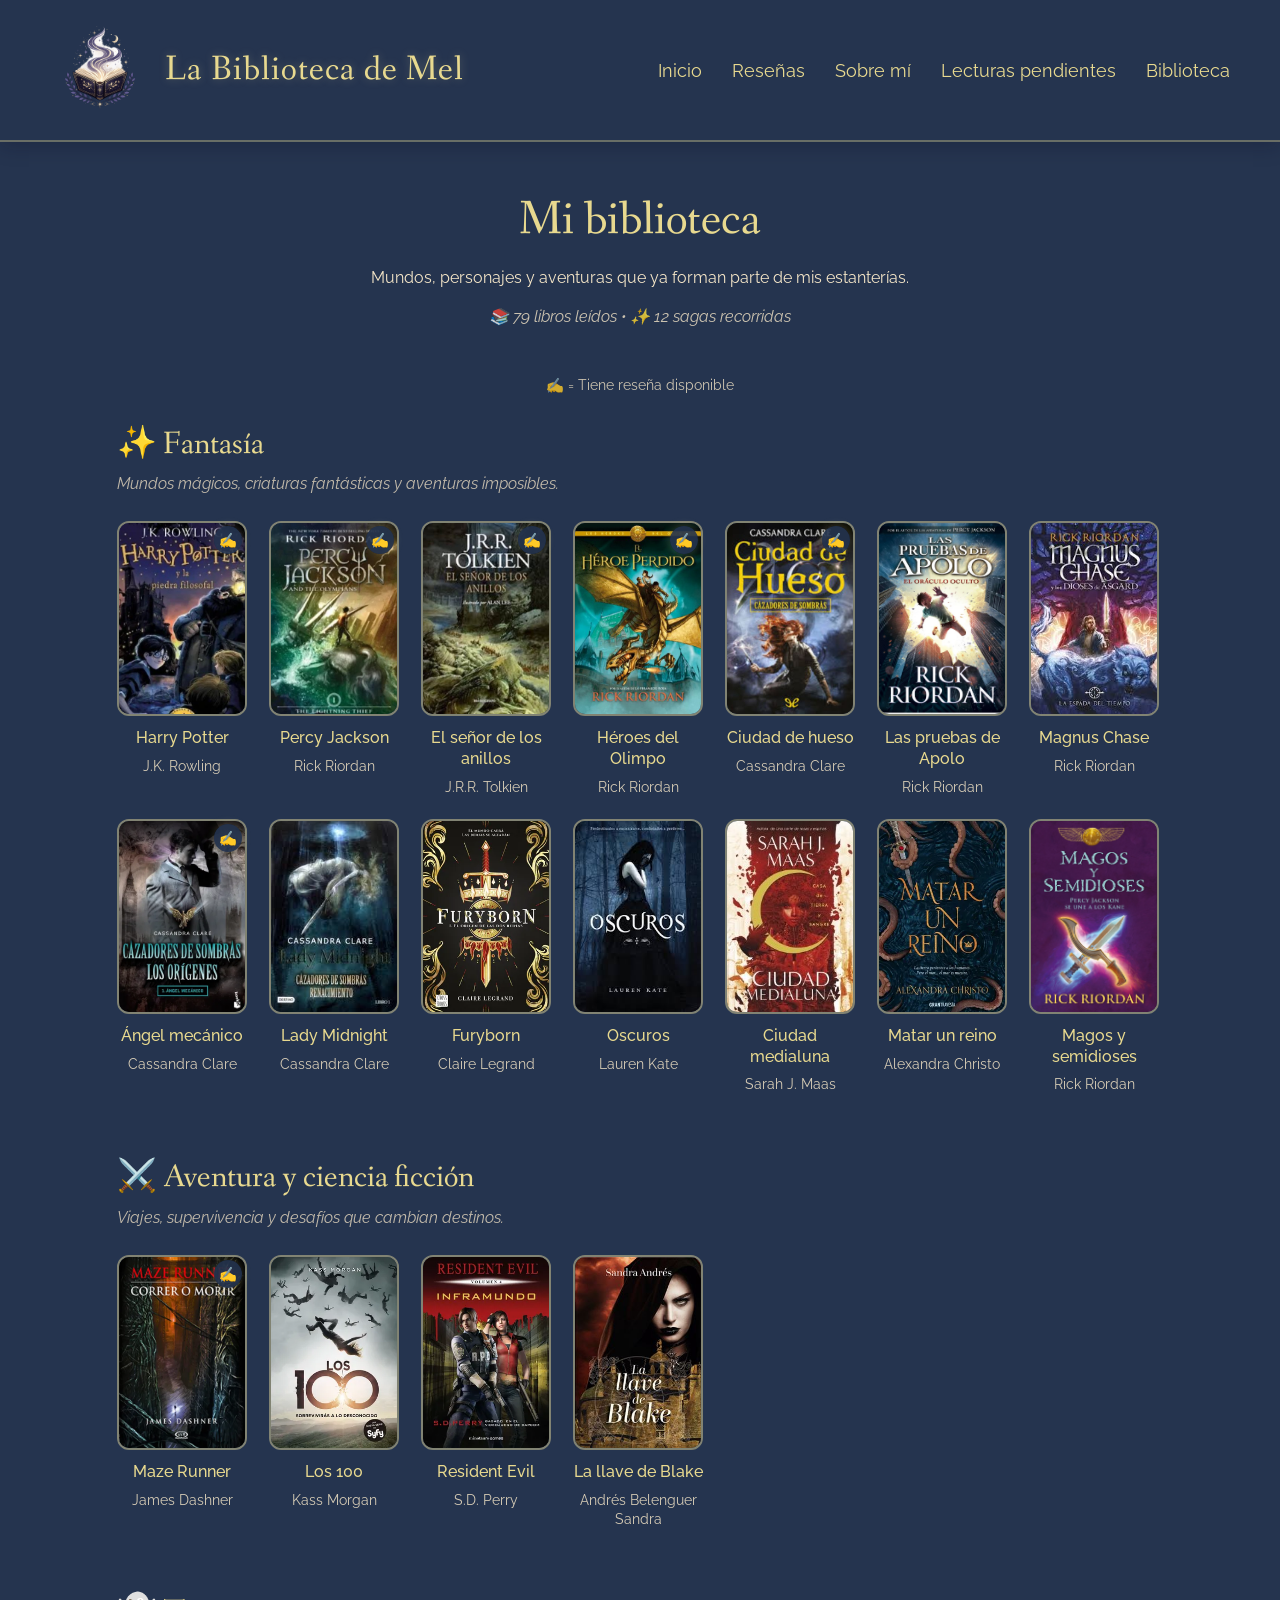
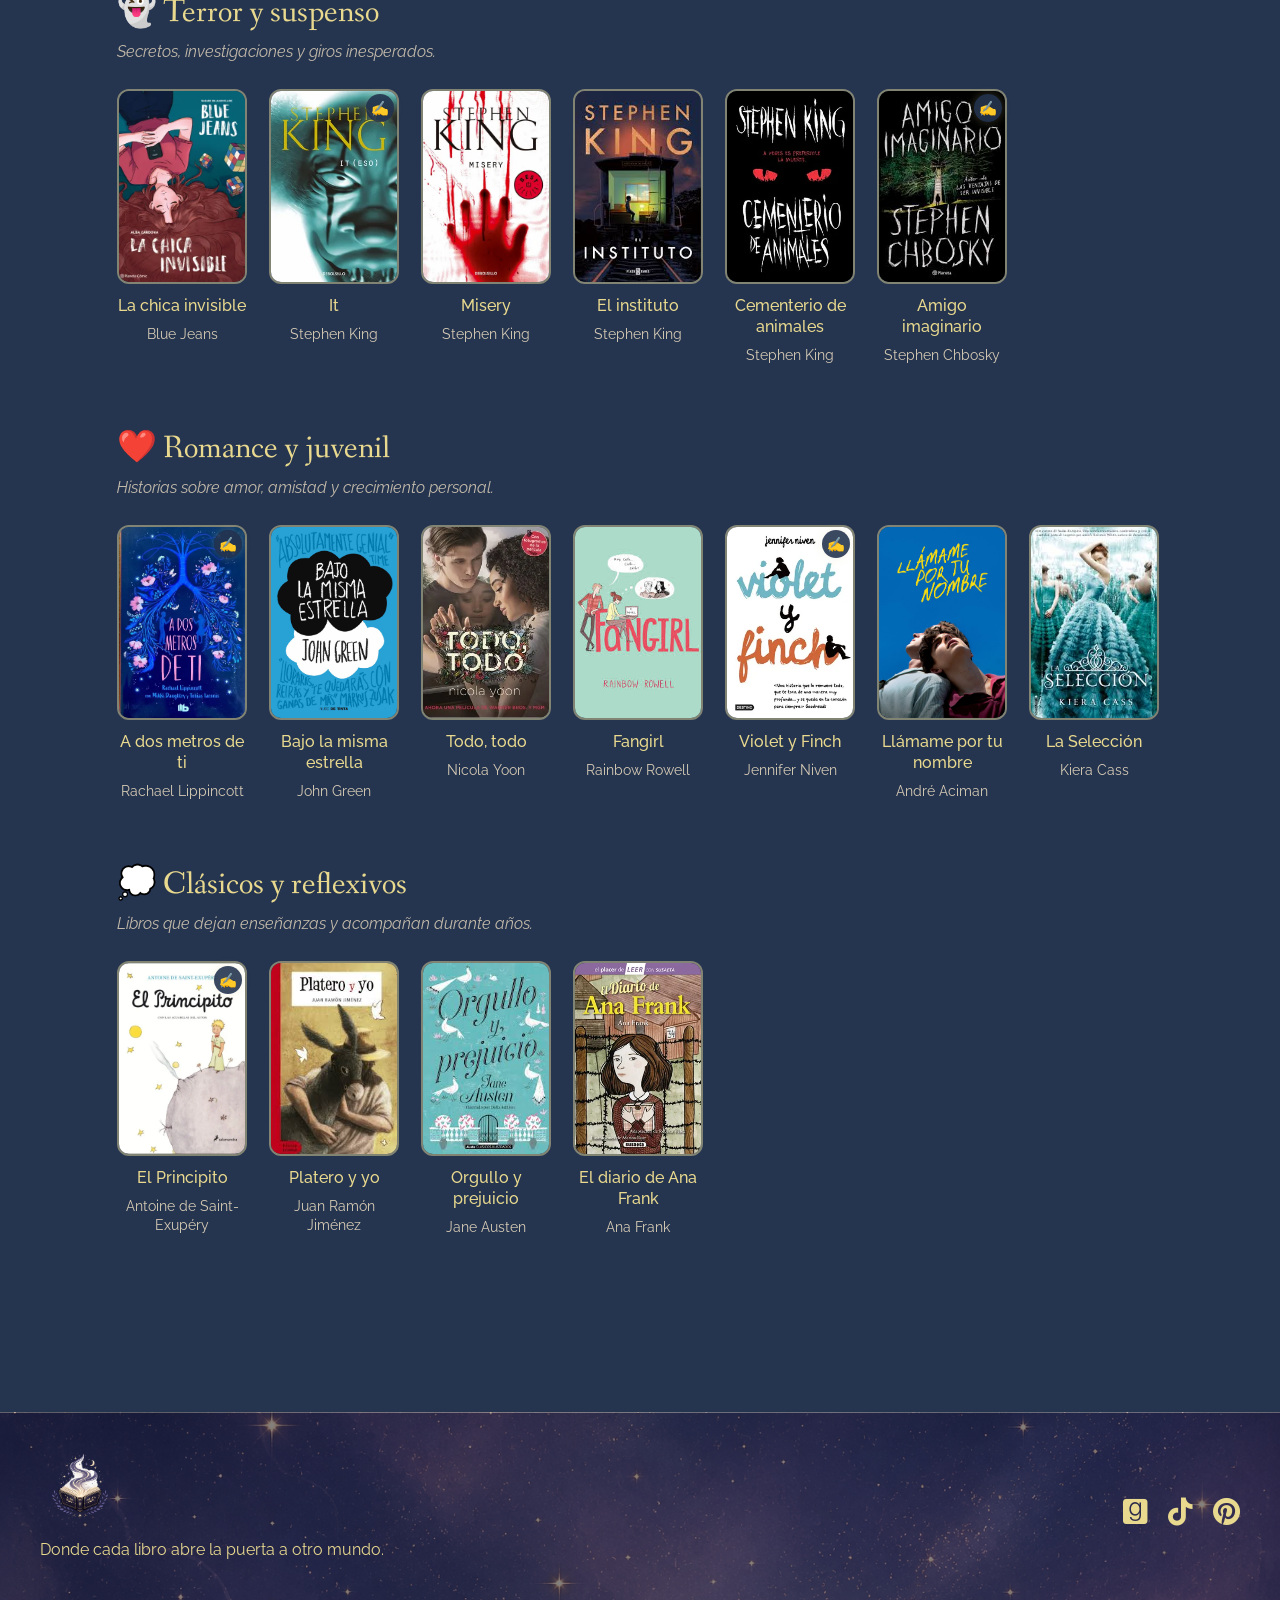
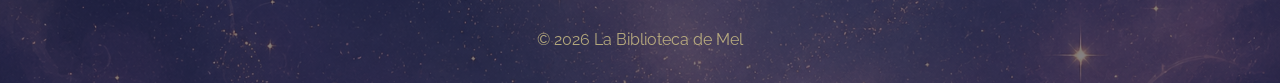
==== commit 6db957e9: "optimizacion de todo" ====
--- a/pages/biblioteca.html
+++ b/pages/biblioteca.html
@@ -3,324 +3,380 @@
 <head>
     <meta charset="UTF-8">
     <meta name="author" content="Melany Russi">
-   <meta name="description"
-content="Explora mi colección de libros leídos, favoritos y recomendaciones literarias.">
-<meta name="keywords"
-content="libros, reseñas, lectura, fantasía, Harry Potter, Percy Jackson, literatura">
-   <title>Biblioteca | La Biblioteca de Mel</title>
-     <link rel="preconnect" href="https://fonts.googleapis.com">
-<link rel="preconnect" href="https://fonts.gstatic.com" crossorigin>
-<link href="https://fonts.googleapis.com/css2?family=Alef:wght@400;700&family=Fanwood+Text:ital@0;1&family=Raleway:ital,wght@0,100..900;1,100..900&display=swap" rel="stylesheet">
-<link rel="stylesheet" href="https://cdnjs.cloudflare.com/ajax/libs/font-awesome/6.5.1/css/all.min.css">
-<link href="https://cdn.jsdelivr.net/npm/bootstrap@5.3.8/dist/css/bootstrap.min.css" rel="stylesheet">
+    <meta name="description" content="Explora mi colección de libros leídos, favoritos y recomendaciones literarias.">
+    <meta name="keywords" content="libros, reseñas, lectura, fantasía, Harry Potter, Percy Jackson, literatura">
+    <meta name="viewport" content="width=device-width, initial-scale=1.0">
+
+    <title>Biblioteca | La Biblioteca de Mel</title>
+
+    <link rel="preconnect" href="https://fonts.googleapis.com">
+    <link rel="preconnect" href="https://fonts.gstatic.com" crossorigin>
+    <link href="https://fonts.googleapis.com/css2?family=Alef:wght@400;700&family=Fanwood+Text:ital@0;1&family=Raleway:ital,wght@0,100..900;1,100..900&display=swap" rel="stylesheet">
+
+    <link rel="stylesheet" href="https://cdnjs.cloudflare.com/ajax/libs/font-awesome/6.5.1/css/all.min.css">
+    <link href="https://cdn.jsdelivr.net/npm/bootstrap@5.3.8/dist/css/bootstrap.min.css" rel="stylesheet">
     <link rel="stylesheet" href="../css/styles.css">
 </head>
+
 <body>
-     <header class="header"> 
-  <a href="../index.html" class="logo">
-    <img src="../assents/logo7.png" alt="Logo">
-    <h1>La Biblioteca de Mel</h1>
-</a>
-<nav class="menu">
- <ul>
-<li><a href="../index.html">Inicio</a></li>
-<li><a href="./reseñas.html">Reseñas</a></li>
-<li><a href="./sobremi.html">Sobre mi</a></li>
-<li><a href="./lecturaspendientes.html">Lecturas pendientes</a></li>
-<li><a href="./biblioteca.html">Biblioteca</a></li>
- </ul>
-</nav>
-  </header>
-<main>
-  <section class="biblioteca">
-    <h2 class="titulo-biblioteca">Mi biblioteca </h2>
-    <p class="intro-biblioteca">
-      Mundos, personajes y aventuras que ya forman parte de mis estanterías.
-    </p>
-    <p class="estadisticas-biblioteca">
-📚 79 libros leídos • ✨ 12 sagas recorridas
-</p>
-<p class="leyenda-biblioteca">
-  ✍️ = Tiene reseña disponible
-</p>
-    <section class="genero-biblioteca">
-  <h3>✨ Fantasía</h3>
-  <p class="descripcion-genero">
-    Mundos mágicos, criaturas fantásticas y aventuras imposibles.
-  </p>
-  <div class="biblioteca-grid">
-  <div class="libro-biblioteca tiene-resena" >
-    <a href="./reseñas.html#resena-harry" >
-      <img src="../assents/2 (4) (1).jpg" alt="Portada del libro Harry Potter de JK Rowling" loading="lazy">
-      </a>
-      <h4>Harry Potter</h4>
-      <p>J.K. Rowling</p>
-    </div>
-   <div class="libro-biblioteca tiene-resena">
-       <a href="./reseñas.html#resena-percy">
-      <img src="../assents/3 (3) (1).jpg" alt="Portada del libro Percy Jackson de Rick Riordan"loading="lazy"
-      data-bs-toggle="tooltip"
-title="⭐Mi saga favorita⭐">
-      </a>
-      <h4>Percy Jackson</h4>
-      <p>Rick Riordan</p>
-    </div>
-    <div class="libro-biblioteca tiene-resena">
-        <a href="./reseñas.html#resena-lotr">
-      <img src="../assents/5 (1).jpg" alt="Portada del libro El señor de los anillos de JR Tolkien"loading="lazy">
-      </a>
-      <h4>El señor de los anillos</h4>
-      <p>J.R.R. Tolkien</p>
-    </div>
-    <div class="libro-biblioteca tiene-resena">
-        <a href="./reseñas.html#resena-heroes">
-      <img src="../assents/4 (1).jpg" alt="Portada del libro Héroes del Olimpo de Rick Riordan"loading="lazy">
-      </a>
-      <h4>Héroes del Olimpo</h4>
-      <p>Rick Riordan</p>
-    </div>
-     <div class="libro-biblioteca tiene-resena">
-      <a href="./reseñas.html#resena-cazadores">
-      <img src="../assents/6 (1).jpg" alt="Portada del libro Ciudad de hueso de Cassandra Clare"loading="lazy">
-  </a>
-      <h4>Ciudad de hueso</h4>
-      <p>Cassandra Clare</p>
-    </div>
-    <div class="libro-biblioteca">
-      <img src="../assents/biblio1.jpg" alt="Portada del libro Las pruebas de Apolo de Rick Riordan"loading="lazy">
-      <h4>Las pruebas de Apolo</h4>
-      <p>Rick Riordan</p>
-    </div>
-    <div class="libro-biblioteca">
-      <img src="../assents/biblio2.jpg" alt="Portada del libro Magnus Chase de Rick Riordan"loading="lazy">
-      <h4>Magnus Chase</h4>
-      <p>Rick Riordan</p>
-    </div>
-    <div class="libro-biblioteca tiene-resena">
-        <a href="./reseñas.html#resena-angel">
-      <img src="../assents/biblio3.webp" alt="Portada del libro Ángel mecánico de Cassandra Clare"loading="lazy">
-      </a>
-      <h4>Ángel mecánico</h4>
-      <p>Cassandra Clare</p>
-    </div>
-    <div class="libro-biblioteca">
-      <img src="../assents/biblio4.jpg" alt="Portada del libro Lady Midnight de Cassandra Clare"loading="lazy">
-      <h4>Lady Midnight</h4>
-      <p>Cassandra Clare</p>
-    </div>
-    <div class="libro-biblioteca">
-      <img src="../assents/biblio5.webp" alt="Portada del libro Furyborn de Claire Legrand"loading="lazy">
-      <h4>Furyborn</h4>
-      <p>Claire Legrand</p>
-    </div>
-    <div class="libro-biblioteca">
-      <img src="../assents/biblio6.jpg" alt="Portada del libro Oscuros de Lauren Kate"loading="lazy">
-      <h4>Oscuros</h4>
-      <p>Lauren Kate</p>
-    </div>
-     <div class="libro-biblioteca">
-      <img src="../assents/biblio7.jpg" alt="Portada del libro Ciudad medialuna de Sarah J. Maas"loading="lazy">
-      <h4>Ciudad medialuna</h4>
-      <p>Sarah J. Maas</p>
-    </div>
-    <div class="libro-biblioteca">
-      <img src="../assents/biblio8.webp" alt="Portada del libro Matar a un reino de Alexandra Christo"loading="lazy">
-      <h4>Matar un reino</h4>
-      <p>Alexandra Christo</p>
-    </div>
-     <div class="libro-biblioteca">
-      <img src="../assents/biblio9.jpg" alt="Portada del libro Magos y semidioses de Rick Riordan"loading="lazy">
-      <h4>Magos y semidioses</h4>
-      <p>Rick Riordan</p>
-    </div>
-  </div>
-</section>
-    <section class="genero-biblioteca">
-      <h3>⚔️ Aventura y ciencia ficción</h3>
-      <p class="descripcion-genero">
-   Viajes, supervivencia y desafíos que cambian destinos.
-  </p>
-      <div class="biblioteca-grid ">
-      <div class="libro-biblioteca tiene-resena" id="resena-maze">
-         <a href="./reseñas.html#resena-amigo">
-      <img src="../assents/biblio10.webp" alt="Portada del libro Maze runner de James Dashner"loading="lazy">
-      </a>
-      <h4>Maze runner</h4>
-      <p>James Dashner</p>
-    </div>
-     <div class="libro-biblioteca">
-      <img src="../assents/biblio11.webp" alt="Portada del libro Los 100 de Kass Morgan"loading="lazy">
-      <h4>Los 100</h4>
-      <p>Kass Morgan</p>
-    </div>
-     <div class="libro-biblioteca">
-      <img src="../assents/biblio12.webp" alt="Portada del libro Resident Evil de S.D. Perry"loading="lazy">
-      <h4>Resident Evil</h4>
-      <p>S.D. Perry</p>
-    </div>
-    <div class="libro-biblioteca">
-      <img src="../assents/biblio13.jpg" alt="Portada del libro La llave de Blake de Andrés Belenguer Sandra"loading="lazy">
-      <h4>La llave de Blake</h4>
-      <p>Andrés Belenguer Sandra</p>
-    </div>
-      </div>
-    </section>
-    <section class="genero-biblioteca">
-     <h3>👻 Terror y suspenso</h3>
-        <p class="descripcion-genero">
-    Secretos, investigaciones y giros inesperados.
-  </p>
-      <div class="biblioteca-grid">
-        <div class="libro-biblioteca">
-      <img src="../assents/biblio14.webp" alt="Portada del libro La chica invisible de Blue Jeans"loading="lazy">
-      <h4>La chica invisible</h4>
-      <p>Blue Jeans</p>
-    </div>
-     <div class="libro-biblioteca tiene-resena" id="resena-it">
-        <a href="./reseñas.html#resena-it">
-      <img src="../assents/biblio15.webp" alt="Portada del libro IT de Stephen King"loading="lazy">
-      </a>
-      <h4>It</h4>
-      <p>Stephen King</p>
-    </div>
-    <div class="libro-biblioteca">
-      <img src="../assents/biblio16.webp" alt="Portada del libro Misery de Stephen King"loading="lazy">
-      <h4>Misery</h4>
-      <p>Stephen King</p>
-    </div>
-    <div class="libro-biblioteca">
-      <img src="../assents/biblio17.jpg" alt="Portada del libro El instituto de Stephen King"loading="lazy">
-      <h4>El instituto</h4>
-      <p>Stephen King</p>
-      </div>
-      <div class="libro-biblioteca">
-      <img src="../assents/biblio18.webp" alt="Portada del libro Cementerio de animales de Stephen King"loading="lazy">
-      </a>
-      <h4>Cementerio de animales</h4>
-      <p>Stephen King</p>
-      </div>
-      <div class="libro-biblioteca  tiene-resena" id="resena-amigo">
-           <a href="./reseñas.html#resena-amigo">
-      <img src="../assents/biblio19.jpg" alt="Portada del libro Amigo imaginario de Stephen Chbosky"loading="lazy">
-      </a>
-      <h4>Amigo imaginario</h4>
-      <p>Stephen Chbosky</p>
-      </div>
-    </section>
-    <section class="genero-biblioteca">
-      <h3>❤️ Romance y juvenil</h3>
-          <p class="descripcion-genero">
-    Historias sobre amor, amistad y crecimiento personal.
-  </p>
-  <div class="biblioteca-grid">
-     <div class="libro-biblioteca tiene-resena" id="resena-dosmetros" >
-      <a href="./reseñas.html#resena-dosmetros">
-          <img src="../assents/biblio20.webp" alt="Portada del libro A dos metros de ti de Rachael Lippincott"loading="lazy">
-      </a>
-          <h4>A dos metros de ti</h4>
-          <p>Rachael Lippincott</p>
-        </div>
-          <div class="libro-biblioteca">
-          <img src="../assents/biblio21.jpg" alt="Portada del libro Bajo la misma estrella de John Green"loading="lazy">
-          <h4>Bajo la misma estrella</h4>
-          <p>John Green</p>
-        </div>
-         <div class="libro-biblioteca">
-          <img src="../assents/biblio22.webp" alt="Portada del libro Todo,todo de Nicola Yoon"loading="lazy">
-          <h4>Todo,todo</h4>
-          <p>Nicola Yoon</p>
-        </div>
-         <div class="libro-biblioteca">
-          <img src="../assents/biblio23.jpg" alt="Portada del libro Fangirl de Rainbow Rowell"loading="lazy">
-          <h4>Fangirl</h4>
-          <p>Rainbow Rowell</p>
-        </div>
-         <div class="libro-biblioteca tiene-resena"  id="resena-violet">
-              <a href="./reseñas.html#resena-violet">
-          <img src="../assents/biblio24.webp" alt="Portada del libro Violet y Finch de Jennifer Niven"loading="lazy">
-          </a>
-          </a>
-          <h4>Violet y Finch</h4>
-          <p>Jennifer Niven</p>
-        </div>
-         <div class="libro-biblioteca">
-          <img src="../assents/biblio25.jpg" alt="Portada del libro Llámame por tu nombre de André Aciman"loading="lazy">
-          <h4>Llámame por tu nombre</h4>
-          <p>André Aciman</p>
-        </div>
-         <div class="libro-biblioteca">
-          <img src="../assents/biblio26.jpg" alt="Portada del libro La Selección de Kiera Cass"loading="lazy">
-          <h4>La Selección</h4>
-          <p>Kiera Cass</p>
-        </div>
-  </div>
-         <section class="genero-biblioteca">
-      <h3>💭 Clásicos y reflexivos</h3>
-          <p class="descripcion-genero">
-    Libros que dejan enseñanzas y acompañan durante años.
-  </p>
-  <div class="biblioteca-grid">
-     <div class="libro-biblioteca tiene-resena" id="resena-principito">
-      <a href="./reseñas.html#resena-principito">
-          <img src="../assents/biblio27.webp" alt="Portada del libro El Principito de Antoine de Saint-Exupéry"loading="lazy">
-          </a>
-          <h4>El Principito</h4>
-          <p>Antoine de Saint-Exupéry</p>
-        </div>
-         <div class="libro-biblioteca">
-          <img src="../assents/biblio28.jpg" alt="Portada del libro Platero y yo de Antoine de Juan Ramón Jiménez"loading="lazy">
-          <h4>Platero y yo</h4>
-          <p>Juan Ramón Jiménez</p>
-        </div>
-         <div class="libro-biblioteca">
-          <img src="../assents/biblio29.jpg" alt="Portada del libro Orgullo y prejuicio de Antoine de Jane Austen"loading="lazy">
-          <h4>Orgullo y prejuicio</h4>
-          <p>Jane Austen</p>
-        </div>
-         <div class="libro-biblioteca">
-          <img src="../assents/biblio30.webp" alt="Portada del libro El diario de Ana Frank de Antoine de Ana Frank"loading="lazy">
-          <h4>El diario de Ana Frank</h4>
-          <p>Ana Frank</p>
-        </div>
-      </div>
-    </section>
-  </section>
-</main>
-<footer class="footer">
-    <div class="footer-contenido">
-        <div class="footer-logo">
-            <img src="../assents/logo7.png" alt="Logo">
-            <p>
-              Donde cada libro abre la puerta a otro mundo.
+    <header class="header">
+        <a href="../index.html" class="logo">
+            <img src="../assents/logo7.png" alt="Logo de La Biblioteca de Mel">
+            <h1>La Biblioteca de Mel</h1>
+        </a>
+
+        <nav class="menu">
+            <ul>
+                <li><a href="../index.html">Inicio</a></li>
+                <li><a href="./reseñas.html">Reseñas</a></li>
+                <li><a href="./sobremi.html">Sobre mí</a></li>
+                <li><a href="./lecturaspendientes.html">Lecturas pendientes</a></li>
+                <li><a href="./biblioteca.html">Biblioteca</a></li>
+            </ul>
+        </nav>
+    </header>
+
+    <main>
+        <section class="biblioteca">
+            <h2 class="titulo-biblioteca">Mi biblioteca</h2>
+
+            <p class="intro-biblioteca">
+                Mundos, personajes y aventuras que ya forman parte de mis estanterías.
             </p>
-        </div>
-        <div class="footer-redes">
-            <div class="iconos">
-                <a href="#">
-                <i class="fa-brands fa-goodreads"></i>
-                </a>
-                <a href="#">
-                    <i class="fa-brands fa-tiktok"></i>
-                </a>
-                <a href="#">
-                    <i class="fa-brands fa-pinterest"></i>
-                </a>
+
+            <p class="estadisticas-biblioteca">
+                📚 79 libros leídos • ✨ 12 sagas recorridas
+            </p>
+
+            <p class="leyenda-biblioteca">
+                ✍️ = Tiene reseña disponible
+            </p>
+
+            <section class="genero-biblioteca">
+                <h3>✨ Fantasía</h3>
+
+                <p class="descripcion-genero">
+                    Mundos mágicos, criaturas fantásticas y aventuras imposibles.
+                </p>
+
+                <div class="biblioteca-grid">
+                    <div class="libro-biblioteca tiene-resena">
+                        <a href="./reseñas.html#resena-harry">
+                            <img src="../assents/2 (4) (1).jpg" alt="Portada del libro Harry Potter de J.K. Rowling" loading="lazy">
+                        </a>
+                        <h4>Harry Potter</h4>
+                        <p>J.K. Rowling</p>
+                    </div>
+
+                    <div class="libro-biblioteca tiene-resena">
+                        <a href="./reseñas.html#resena-percy">
+                            <img src="../assents/3 (3) (1).jpg" alt="Portada del libro Percy Jackson de Rick Riordan" loading="lazy" data-bs-toggle="tooltip" title="⭐ Mi saga favorita ⭐">
+                        </a>
+                        <h4>Percy Jackson</h4>
+                        <p>Rick Riordan</p>
+                    </div>
+
+                    <div class="libro-biblioteca tiene-resena">
+                        <a href="./reseñas.html#resena-lotr">
+                            <img src="../assents/5 (1).jpg" alt="Portada del libro El señor de los anillos de J.R.R. Tolkien" loading="lazy">
+                        </a>
+                        <h4>El señor de los anillos</h4>
+                        <p>J.R.R. Tolkien</p>
+                    </div>
+
+                    <div class="libro-biblioteca tiene-resena">
+                        <a href="./reseñas.html#resena-heroes">
+                            <img src="../assents/4 (1).jpg" alt="Portada del libro Héroes del Olimpo de Rick Riordan" loading="lazy">
+                        </a>
+                        <h4>Héroes del Olimpo</h4>
+                        <p>Rick Riordan</p>
+                    </div>
+
+                    <div class="libro-biblioteca tiene-resena">
+                        <a href="./reseñas.html#resena-cazadores">
+                            <img src="../assents/6 (1).jpg" alt="Portada del libro Ciudad de hueso de Cassandra Clare" loading="lazy">
+                        </a>
+                        <h4>Ciudad de hueso</h4>
+                        <p>Cassandra Clare</p>
+                    </div>
+
+                    <div class="libro-biblioteca">
+                        <img src="../assents/biblio1.jpg" alt="Portada del libro Las pruebas de Apolo de Rick Riordan" loading="lazy">
+                        <h4>Las pruebas de Apolo</h4>
+                        <p>Rick Riordan</p>
+                    </div>
+
+                    <div class="libro-biblioteca">
+                        <img src="../assents/biblio2.jpg" alt="Portada del libro Magnus Chase de Rick Riordan" loading="lazy">
+                        <h4>Magnus Chase</h4>
+                        <p>Rick Riordan</p>
+                    </div>
+
+                    <div class="libro-biblioteca tiene-resena">
+                        <a href="./reseñas.html#resena-angel">
+                            <img src="../assents/biblio3.webp" alt="Portada del libro Ángel mecánico de Cassandra Clare" loading="lazy">
+                        </a>
+                        <h4>Ángel mecánico</h4>
+                        <p>Cassandra Clare</p>
+                    </div>
+
+                    <div class="libro-biblioteca">
+                        <img src="../assents/biblio4.jpg" alt="Portada del libro Lady Midnight de Cassandra Clare" loading="lazy">
+                        <h4>Lady Midnight</h4>
+                        <p>Cassandra Clare</p>
+                    </div>
+
+                    <div class="libro-biblioteca">
+                        <img src="../assents/biblio5.webp" alt="Portada del libro Furyborn de Claire Legrand" loading="lazy">
+                        <h4>Furyborn</h4>
+                        <p>Claire Legrand</p>
+                    </div>
+
+                    <div class="libro-biblioteca">
+                        <img src="../assents/biblio6.jpg" alt="Portada del libro Oscuros de Lauren Kate" loading="lazy">
+                        <h4>Oscuros</h4>
+                        <p>Lauren Kate</p>
+                    </div>
+
+                    <div class="libro-biblioteca">
+                        <img src="../assents/biblio7.jpg" alt="Portada del libro Ciudad medialuna de Sarah J. Maas" loading="lazy">
+                        <h4>Ciudad medialuna</h4>
+                        <p>Sarah J. Maas</p>
+                    </div>
+
+                    <div class="libro-biblioteca">
+                        <img src="../assents/biblio8.webp" alt="Portada del libro Matar un reino de Alexandra Christo" loading="lazy">
+                        <h4>Matar un reino</h4>
+                        <p>Alexandra Christo</p>
+                    </div>
+
+                    <div class="libro-biblioteca">
+                        <img src="../assents/biblio9.jpg" alt="Portada del libro Magos y semidioses de Rick Riordan" loading="lazy">
+                        <h4>Magos y semidioses</h4>
+                        <p>Rick Riordan</p>
+                    </div>
+                </div>
+            </section>
+
+            <section class="genero-biblioteca">
+                <h3>⚔️ Aventura y ciencia ficción</h3>
+
+                <p class="descripcion-genero">
+                    Viajes, supervivencia y desafíos que cambian destinos.
+                </p>
+
+                <div class="biblioteca-grid">
+                    <div class="libro-biblioteca tiene-resena" id="resena-maze">
+                        <a href="./reseñas.html#resena-maze">
+                            <img src="../assents/biblio10.webp" alt="Portada del libro Maze Runner de James Dashner" loading="lazy">
+                        </a>
+                        <h4>Maze Runner</h4>
+                        <p>James Dashner</p>
+                    </div>
+
+                    <div class="libro-biblioteca">
+                        <img src="../assents/biblio11.webp" alt="Portada del libro Los 100 de Kass Morgan" loading="lazy">
+                        <h4>Los 100</h4>
+                        <p>Kass Morgan</p>
+                    </div>
+
+                    <div class="libro-biblioteca">
+                        <img src="../assents/biblio12.webp" alt="Portada del libro Resident Evil de S.D. Perry" loading="lazy">
+                        <h4>Resident Evil</h4>
+                        <p>S.D. Perry</p>
+                    </div>
+
+                    <div class="libro-biblioteca">
+                        <img src="../assents/biblio13.jpg" alt="Portada del libro La llave de Blake de Andrés Belenguer Sandra" loading="lazy">
+                        <h4>La llave de Blake</h4>
+                        <p>Andrés Belenguer Sandra</p>
+                    </div>
+                </div>
+            </section>
+
+            <section class="genero-biblioteca">
+                <h3>👻 Terror y suspenso</h3>
+
+                <p class="descripcion-genero">
+                    Secretos, investigaciones y giros inesperados.
+                </p>
+
+                <div class="biblioteca-grid">
+                    <div class="libro-biblioteca">
+                        <img src="../assents/biblio14.webp" alt="Portada del libro La chica invisible de Blue Jeans" loading="lazy">
+                        <h4>La chica invisible</h4>
+                        <p>Blue Jeans</p>
+                    </div>
+
+                    <div class="libro-biblioteca tiene-resena" id="resena-it">
+                        <a href="./reseñas.html#resena-it">
+                            <img src="../assents/biblio15.webp" alt="Portada del libro It de Stephen King" loading="lazy">
+                        </a>
+                        <h4>It</h4>
+                        <p>Stephen King</p>
+                    </div>
+
+                    <div class="libro-biblioteca">
+                        <img src="../assents/biblio16.webp" alt="Portada del libro Misery de Stephen King" loading="lazy">
+                        <h4>Misery</h4>
+                        <p>Stephen King</p>
+                    </div>
+
+                    <div class="libro-biblioteca">
+                        <img src="../assents/biblio17.jpg" alt="Portada del libro El instituto de Stephen King" loading="lazy">
+                        <h4>El instituto</h4>
+                        <p>Stephen King</p>
+                    </div>
+
+                    <div class="libro-biblioteca">
+                        <img src="../assents/biblio18.webp" alt="Portada del libro Cementerio de animales de Stephen King" loading="lazy">
+                        <h4>Cementerio de animales</h4>
+                        <p>Stephen King</p>
+                    </div>
+
+                    <div class="libro-biblioteca tiene-resena" id="resena-amigo">
+                        <a href="./reseñas.html#resena-amigo">
+                            <img src="../assents/biblio19.jpg" alt="Portada del libro Amigo imaginario de Stephen Chbosky" loading="lazy">
+                        </a>
+                        <h4>Amigo imaginario</h4>
+                        <p>Stephen Chbosky</p>
+                    </div>
+                </div>
+            </section>
+
+            <section class="genero-biblioteca">
+                <h3>❤️ Romance y juvenil</h3>
+
+                <p class="descripcion-genero">
+                    Historias sobre amor, amistad y crecimiento personal.
+                </p>
+
+                <div class="biblioteca-grid">
+                    <div class="libro-biblioteca tiene-resena" id="resena-dosmetros">
+                        <a href="./reseñas.html#resena-dosmetros">
+                            <img src="../assents/biblio20.webp" alt="Portada del libro A dos metros de ti de Rachael Lippincott" loading="lazy">
+                        </a>
+                        <h4>A dos metros de ti</h4>
+                        <p>Rachael Lippincott</p>
+                    </div>
+
+                    <div class="libro-biblioteca">
+                        <img src="../assents/biblio21.jpg" alt="Portada del libro Bajo la misma estrella de John Green" loading="lazy">
+                        <h4>Bajo la misma estrella</h4>
+                        <p>John Green</p>
+                    </div>
+
+                    <div class="libro-biblioteca">
+                        <img src="../assents/biblio22.webp" alt="Portada del libro Todo, todo de Nicola Yoon" loading="lazy">
+                        <h4>Todo, todo</h4>
+                        <p>Nicola Yoon</p>
+                    </div>
+
+                    <div class="libro-biblioteca">
+                        <img src="../assents/biblio23.jpg" alt="Portada del libro Fangirl de Rainbow Rowell" loading="lazy">
+                        <h4>Fangirl</h4>
+                        <p>Rainbow Rowell</p>
+                    </div>
+
+                    <div class="libro-biblioteca tiene-resena" id="resena-violet">
+                        <a href="./reseñas.html#resena-violet">
+                            <img src="../assents/biblio24.webp" alt="Portada del libro Violet y Finch de Jennifer Niven" loading="lazy">
+                        </a>
+                        <h4>Violet y Finch</h4>
+                        <p>Jennifer Niven</p>
+                    </div>
+
+                    <div class="libro-biblioteca">
+                        <img src="../assents/biblio25.jpg" alt="Portada del libro Llámame por tu nombre de André Aciman" loading="lazy">
+                        <h4>Llámame por tu nombre</h4>
+                        <p>André Aciman</p>
+                    </div>
+
+                    <div class="libro-biblioteca">
+                        <img src="../assents/biblio26.jpg" alt="Portada del libro La Selección de Kiera Cass" loading="lazy">
+                        <h4>La Selección</h4>
+                        <p>Kiera Cass</p>
+                    </div>
+                </div>
+            </section>
+
+            <section class="genero-biblioteca">
+                <h3>💭 Clásicos y reflexivos</h3>
+
+                <p class="descripcion-genero">
+                    Libros que dejan enseñanzas y acompañan durante años.
+                </p>
+
+                <div class="biblioteca-grid">
+                    <div class="libro-biblioteca tiene-resena" id="resena-principito">
+                        <a href="./reseñas.html#resena-principito">
+                            <img src="../assents/biblio27.webp" alt="Portada del libro El Principito de Antoine de Saint-Exupéry" loading="lazy">
+                        </a>
+                        <h4>El Principito</h4>
+                        <p>Antoine de Saint-Exupéry</p>
+                    </div>
+
+                    <div class="libro-biblioteca">
+                        <img src="../assents/biblio28.jpg" alt="Portada del libro Platero y yo de Juan Ramón Jiménez" loading="lazy">
+                        <h4>Platero y yo</h4>
+                        <p>Juan Ramón Jiménez</p>
+                    </div>
+
+                    <div class="libro-biblioteca">
+                        <img src="../assents/biblio29.jpg" alt="Portada del libro Orgullo y prejuicio de Jane Austen" loading="lazy">
+                        <h4>Orgullo y prejuicio</h4>
+                        <p>Jane Austen</p>
+                    </div>
+
+                    <div class="libro-biblioteca">
+                        <img src="../assents/biblio30.webp" alt="Portada del libro El diario de Ana Frank" loading="lazy">
+                        <h4>El diario de Ana Frank</h4>
+                        <p>Ana Frank</p>
+                    </div>
+                </div>
+            </section>
+        </section>
+    </main>
+
+    <footer class="footer">
+        <div class="footer-contenido">
+            <div class="footer-logo">
+                <img src="../assents/logo7.png" alt="Logo de La Biblioteca de Mel">
+                <p>
+                    Donde cada libro abre la puerta a otro mundo.
+                </p>
+            </div>
+
+            <div class="footer-redes">
+                <div class="iconos">
+                    <a href="#" aria-label="Goodreads">
+                        <i class="fa-brands fa-goodreads"></i>
+                    </a>
+
+                    <a href="#" aria-label="TikTok">
+                        <i class="fa-brands fa-tiktok"></i>
+                    </a>
+
+                    <a href="#" aria-label="Pinterest">
+                        <i class="fa-brands fa-pinterest"></i>
+                    </a>
+                </div>
             </div>
         </div>
-    </div>
-    <div class="footer-copy">
-        <p>© 2026 La Biblioteca de Mel</p>
-    </div>
-</footer>
-<script src="https://cdn.jsdelivr.net/npm/bootstrap@5.3.8/dist/js/bootstrap.bundle.min.js"></script>
-<script>
-const tooltipTriggerList =
-document.querySelectorAll('[data-bs-toggle="tooltip"]')
-const tooltipList =
-[...tooltipTriggerList].map(
-tooltipTriggerEl =>
-new bootstrap.Tooltip(tooltipTriggerEl)
-)
-</script>
+
+        <div class="footer-copy">
+            <p>© 2026 La Biblioteca de Mel</p>
+        </div>
+    </footer>
+
+    <script src="https://cdn.jsdelivr.net/npm/bootstrap@5.3.8/dist/js/bootstrap.bundle.min.js"></script>
+
+    <script>
+        const tooltipTriggerList = document.querySelectorAll('[data-bs-toggle="tooltip"]');
+
+        const tooltipList = [...tooltipTriggerList].map((tooltipTriggerEl) => {
+            return new bootstrap.Tooltip(tooltipTriggerEl);
+        });
+    </script>
 </body>
 </html>
--- a/css/styles.css
+++ b/css/styles.css
@@ -5,7 +5,9 @@
   box-sizing: border-box;
 }
 
-h1, h2, h3 {
+h1,
+h2,
+h3 {
   font-family: "Fanwood Text", serif;
   font-weight: 500;
   font-style: normal;
@@ -53,25 +55,25 @@
 }
 
 .header {
+  display: flex;
+  align-items: center;
+  justify-content: space-between;
+  margin-bottom: 25px;
   padding: 20px 50px;
-  display: flex;
-  justify-content: space-between;
-  align-items: center;
   border-bottom: 2px solid rgba(232, 217, 143, 0.35);
   box-shadow: 0 4px 18px rgba(12, 10, 35, 0.25);
-  margin-bottom: 25px;
 }
 .header h1 {
   margin: 0;
   font-size: 2.2rem;
   letter-spacing: 1px;
-  transition: 0.3s;
   text-shadow: 0 0 10px rgba(221, 210, 151, 0.3);
+  transition: all 0.3s ease;
   animation: aparecer 1s ease;
 }
 .header h1:hover {
+  color: #f5e6b3;
   transform: scale(1.03);
-  color: #f5e6b3;
 }
 
 .menu {
@@ -85,17 +87,11 @@
   list-style: none;
 }
 .menu a {
+  position: relative;
+  color: #E8D98F;
   text-decoration: none;
-  color: #E8D98F;
   font-size: 18px;
-  transition: 0.3s;
-  position: relative;
-}
-.menu a:hover {
-  color: #f5e6b3;
-}
-.menu a:hover::after {
-  width: 100%;
+  transition: all 0.3s ease;
 }
 .menu a::after {
   content: "";
@@ -105,7 +101,13 @@
   width: 0;
   height: 2px;
   background: #E8D98F;
-  transition: 0.3s;
+  transition: all 0.3s ease;
+}
+.menu a:hover {
+  color: #f5e6b3;
+}
+.menu a:hover::after {
+  width: 100%;
 }
 
 .logo {
@@ -118,7 +120,7 @@
   width: 100px;
   height: 100px;
   object-fit: cover;
-  transition: 0.3s;
+  transition: all 0.3s ease;
   animation: flotar 3s ease-in-out infinite;
 }
 .logo img:hover {
@@ -127,16 +129,17 @@
 }
 
 .footer {
+  position: relative;
+  margin-top: 60px;
+  padding: 15px 20px;
+  color: #E8D98F;
   border-top: 1px solid rgba(221, 210, 151, 0.3);
   background-color: #1b2740;
-  background-image: url(../assents/fondofooter2.png);
+  background-image: url("../assents/fondofooter2.png");
   background-size: cover;
   background-position: center;
   background-repeat: no-repeat;
-  margin-top: 60px;
-  padding: 15px 20px;
-  position: relative;
-  color: #E8D98F;
+  overflow: hidden;
 }
 .footer::before {
   content: "";
@@ -144,11 +147,12 @@
   inset: 0;
   background: rgba(12, 10, 35, 0.5);
   z-index: 1;
+  pointer-events: none;
 }
 .footer a {
   color: #E8D98F;
   text-decoration: none;
-  transition: 0.3s;
+  transition: all 0.3s ease;
 }
 .footer a:hover {
   color: #f5e6b3;
@@ -156,50 +160,52 @@
 }
 
 .footer-contenido {
+  position: relative;
+  z-index: 2;
+  max-width: 1200px;
+  margin: 0 auto;
   display: flex;
   justify-content: space-between;
+  align-items: center;
   flex-wrap: wrap;
   gap: 40px;
+  box-sizing: border-box;
+}
+
+.footer-logo img {
+  width: 80px;
+  display: block;
+  margin-bottom: 10px;
+}
+
+.footer-redes,
+.iconos {
+  display: flex;
+  align-items: center;
+  justify-content: center;
+  gap: 20px;
+}
+.footer-redes a,
+.iconos a {
+  font-size: 28px;
+  transition: all 0.3s ease;
+}
+.footer-redes a:hover,
+.iconos a:hover {
+  transform: translateY(-5px);
+}
+
+.footer-copy {
   position: relative;
   z-index: 2;
-}
-
-.footer-logo img {
-  width: 80px;
-  margin-bottom: 10px;
-}
-
-.footer-redes {
-  display: flex;
-  gap: 20px;
-  align-items: center;
-  justify-content: center;
-}
-.footer-redes a {
-  font-size: 28px;
-}
-.footer-redes a:hover {
-  transform: translateY(-5px);
-}
-
-.iconos {
-  display: flex;
-  gap: 20px;
-}
-.iconos a {
-  font-size: 28px;
-}
-.iconos a:hover {
-  transform: translateY(-5px);
-}
-
-.footer-copy {
-  text-align: center;
   margin-top: 30px;
+  text-align: center;
   opacity: 0.7;
 }
 
 .separador-footer {
+  position: relative;
+  z-index: 2;
   margin: 15px 0;
   text-align: center;
   letter-spacing: 8px;
@@ -214,12 +220,14 @@
   background: #E8D98F;
   color: #25344F;
   text-decoration: none;
-  font-weight: bold;
+  font-weight: 700;
   border-radius: 10px;
-  transition: 0.3s;
+  transition: all 0.3s ease;
 }
 .btn-libro:hover {
   background: #f5e6b3;
+  transform: translateY(-2px);
+  box-shadow: 0 0 15px rgba(221, 210, 151, 0.4);
 }
 
 .btn-magico {
@@ -231,7 +239,7 @@
   background: linear-gradient(135deg, #E8D98F, #F5E6C8);
   color: #25344F;
   text-decoration: none;
-  transition: 0.3s;
+  transition: all 0.3s ease;
 }
 .btn-magico:hover {
   transform: translateY(-3px);
@@ -249,7 +257,7 @@
   text-decoration: none;
   font-size: 0.8rem;
   font-weight: 600;
-  transition: 0.3s;
+  transition: all 0.3s ease;
 }
 .ver-mas:hover {
   background: rgba(221, 210, 151, 0.15);
@@ -259,11 +267,15 @@
 
 .btn-sinopsis {
   opacity: 0;
-  transition: 0.3s;
+  visibility: hidden;
+  transform: translateY(5px);
+  transition: all 0.3s ease;
 }
 
 .pendiente-card:hover .btn-sinopsis {
   opacity: 1;
+  visibility: visible;
+  transform: translateY(0);
 }
 
 .form-lectores button {
@@ -274,7 +286,7 @@
   background: #E8D98F;
   color: #25344F;
   cursor: pointer;
-  transition: 0.3s;
+  transition: all 0.3s ease;
 }
 .form-lectores button:hover {
   transform: translateY(-3px);
@@ -291,18 +303,18 @@
   text-decoration: none;
   font-size: 0.9rem;
   font-weight: 600;
-  transition: 0.3s;
+  transition: all 0.3s ease;
 }
 .btn-favorito:hover {
+  color: #25344F;
   transform: translateY(-3px);
-  color: #25344F;
   box-shadow: 0 0 15px rgba(221, 210, 151, 0.55), 0 0 25px rgba(183, 156, 237, 0.25);
 }
 
 .pendiente-card {
   width: 150px;
   text-align: center;
-  transition: 0.3s;
+  transition: all 0.3s ease;
 }
 .pendiente-card:hover {
   transform: translateY(-8px);
@@ -319,7 +331,7 @@
   border-radius: 12px;
   border: 2px solid rgba(221, 210, 151, 0.6);
   box-shadow: 0 6px 18px rgba(0, 0, 0, 0.45), 0 0 12px rgba(221, 210, 151, 0.25);
-  transition: 0.3s;
+  transition: all 0.3s ease;
 }
 .pendiente-card h3 {
   font-size: 1.05rem;
@@ -359,8 +371,8 @@
   object-fit: cover;
   border-radius: 12px;
   border: 2px solid rgba(221, 210, 151, 0.5);
-  transition: 0.3s;
   margin-bottom: 12px;
+  transition: all 0.3s ease;
 }
 .libro-biblioteca img:hover {
   transform: translateY(-7px);
@@ -368,15 +380,15 @@
 }
 
 .resena-card {
+  max-width: 220px;
+  height: 100%;
+  margin: auto;
+  padding: 12px;
   background: linear-gradient(135deg, rgba(37, 52, 79, 0.95), rgba(62, 50, 110, 0.9));
   border: 1px solid rgba(221, 210, 151, 0.35);
   border-radius: 18px;
-  padding: 12px;
   box-shadow: 0 0 18px rgba(221, 210, 151, 0.15);
-  transition: 0.3s;
-  max-width: 220px;
-  margin: auto;
-  height: 100%;
+  transition: all 0.3s ease;
 }
 .resena-card:hover {
   transform: translateY(-7px);
@@ -391,19 +403,20 @@
   margin-bottom: 12px;
 }
 .resena-card h3 {
-  font-size: 1.1rem;
   min-height: 48px;
+  margin: 6px 0 3px;
   display: flex;
   align-items: center;
   justify-content: center;
-  margin: 6px 0 3px;
+  font-size: 1.1rem;
+  text-align: center;
 }
 
 .favorito-contenido {
   display: grid;
   grid-template-columns: 180px 1fr;
+  align-items: center;
   gap: 25px;
-  align-items: center;
   padding: 25px;
   border-radius: 25px;
   border-left: 4px solid #E8D98F;
@@ -416,26 +429,26 @@
 }
 
 .bienvenida {
-  text-align: center;
+  margin-bottom: 40px;
   color: #E8D98F;
   font-size: 20px;
-  margin-bottom: 40px;
   font-style: italic;
+  text-align: center;
 }
 
 .hero {
+  position: relative;
+  display: flex;
+  align-items: center;
+  max-width: 1200px;
   height: 70vh;
-  max-width: 1200px;
   margin: 20px auto;
   padding-left: 85px;
+  overflow: hidden;
   background-image: url("../assents/fotoprincipal.png");
   background-size: cover;
   background-position: center 35%;
   background-repeat: no-repeat;
-  display: flex;
-  align-items: center;
-  position: relative;
-  overflow: hidden;
   border: 2px solid #E8D98F;
   border-radius: 20px;
   box-shadow: 0 0 15px rgba(221, 210, 151, 0.4), 0 0 30px rgba(183, 156, 237, 0.3);
@@ -447,16 +460,16 @@
   background: rgba(12, 10, 35, 0.12);
 }
 .hero h1 {
-  font-size: 2.8rem;
   color: #F5E6C8;
   font-family: "Fanwood Text", serif;
+  font-size: 2.8rem;
   line-height: 1.1;
 }
 .hero p {
   margin-top: 20px;
-  font-size: 1.2rem;
   color: #d8c8ff;
   font-family: "Raleway", sans-serif;
+  font-size: 1.2rem;
 }
 
 .overlay {
@@ -469,11 +482,11 @@
   max-width: 600px;
   margin: 50px auto;
   padding: 20px;
-  text-align: center;
+  color: #F5E6C8;
   font-family: "Fanwood Text", serif;
   font-size: 1.4rem;
   font-style: italic;
-  color: #F5E6C8;
+  text-align: center;
   background: rgba(62, 50, 110, 0.15);
   border-radius: 15px;
   box-shadow: 0 0 15px rgba(221, 210, 151, 0.15);
@@ -485,14 +498,14 @@
   text-align: center;
 }
 .libros h2 {
-  text-align: center;
-  font-size: 2.4rem;
-  color: #E8D98F;
-  font-family: "Fanwood Text", serif;
   margin-top: 40px;
   margin-bottom: 25px;
+  color: #E8D98F;
+  font-family: "Fanwood Text", serif;
+  font-size: 2.4rem;
+  text-align: center;
   animation: tituloFavoritos 1s ease;
-  transition: 0.3s;
+  transition: all 0.3s ease;
 }
 .libros h2:hover {
   transform: translateY(-5px);
@@ -511,11 +524,11 @@
 
 .item {
   width: 150px;
-  text-align: center;
-  perspective: 1000px;
   display: flex;
   flex-direction: column;
   align-items: center;
+  text-align: center;
+  perspective: 1000px;
 }
 .item img {
   position: relative;
@@ -523,8 +536,8 @@
   width: 150px;
   height: 230px;
   object-fit: cover;
+  border: 2px solid #E8D98F;
   border-radius: 12px;
-  border: 2px solid #E8D98F;
   transform-origin: left center;
   transform-style: preserve-3d;
   box-shadow: 0 4px 15px rgba(0, 0, 0, 0.4), 0 0 12px rgba(221, 210, 151, 0.25);
@@ -539,28 +552,30 @@
 }
 .item.seleccionado img {
   border: 2px solid #DDD297;
+  transform: rotateY(12deg) translateY(-8px);
   box-shadow: 0 0 20px rgba(221, 210, 151, 0.8), 0 0 40px rgba(183, 156, 237, 0.6);
-  transform: rotateY(12deg) translateY(-8px);
 }
 
 .descripcion-libro {
+  grid-column: 1/-1;
+  justify-self: center;
   max-width: 410px;
   margin: 10px auto 25px;
   padding: 15px 18px;
+  color: #F5E6C8;
+  font-size: 0.95rem;
+  line-height: 1.6;
+  text-align: center;
   background: linear-gradient(135deg, rgba(37, 52, 79, 0.95), rgba(62, 50, 110, 0.95));
   border: 3px solid #E8D98F;
   border-radius: 20px;
-  color: #F5E6C8;
-  font-size: 0.95rem;
-  line-height: 1.6;
-  text-align: center;
   box-shadow: 0 0 15px rgba(221, 210, 151, 0.4), 0 0 30px rgba(183, 156, 237, 0.25);
-  transition: 0.3s;
+  transition: all 0.3s ease;
   animation: aparecerDescripcion 0.4s ease;
 }
 .descripcion-libro h3 {
+  margin-bottom: 8px;
   font-size: 1.5rem;
-  margin-bottom: 8px;
 }
 .descripcion-libro.animar {
   animation: abrirLibro 0.5s ease;
@@ -580,12 +595,13 @@
 }
 .destacados-mes .carousel-control-prev,
 .destacados-mes .carousel-control-next {
+  position: absolute;
+  top: 50%;
   z-index: 50;
   width: 45px;
   height: 45px;
-  top: 50%;
+  opacity: 1;
   transform: translateY(-50%);
-  opacity: 1;
   background: rgba(37, 52, 79, 0.9);
   border: 1px solid rgba(232, 217, 143, 0.4);
   border-radius: 50%;
@@ -607,10 +623,10 @@
   padding: 22px;
   display: grid;
   grid-template-columns: 120px 1fr;
+  align-items: center;
   gap: 20px;
-  align-items: center;
+  border-left: 4px solid #E8D98F;
   border-radius: 25px;
-  border-left: 4px solid #E8D98F;
   background: linear-gradient(270deg, rgba(232, 217, 143, 0.12), rgba(62, 50, 110, 0.35), rgba(37, 52, 79, 0.45), rgba(232, 217, 143, 0.12));
   background-size: 400% 400%;
   animation: gradienteMagico 10s ease infinite;
@@ -621,8 +637,8 @@
   height: 165px;
   object-fit: cover;
   border-radius: 12px;
+  transform: rotate(-3deg);
   box-shadow: 0 8px 18px rgba(0, 0, 0, 0.45);
-  transform: rotate(-3deg);
 }
 .destacado-slide span {
   color: #E8D98F;
@@ -640,25 +656,14 @@
   line-height: 1.6;
 }
 
-@keyframes gradienteMagico {
-  0% {
-    background-position: 0% 50%;
-  }
-  50% {
-    background-position: 100% 50%;
-  }
-  100% {
-    background-position: 0% 50%;
-  }
-}
 .destacado-cita {
   grid-template-columns: 1fr;
   text-align: center;
 }
 .destacado-cita h3 {
-  text-align: center;
   font-size: 1.4rem;
   line-height: 1.4;
+  text-align: center;
 }
 
 .favorito-mes {
@@ -670,9 +675,9 @@
   box-shadow: none;
 }
 .favorito-mes h3 {
-  text-align: center;
+  margin: 0 0 25px;
   font-size: 2.1rem;
-  margin: 0 0 25px;
+  text-align: center;
 }
 
 .favorito-contenido img {
@@ -682,6 +687,7 @@
   border-radius: 10px;
   transform: rotate(-3deg);
   box-shadow: 0 8px 18px rgba(0, 0, 0, 0.45);
+  transition: all 0.3s ease;
 }
 .favorito-contenido img:hover {
   transform: rotate(-3deg) scale(1.05);
@@ -692,15 +698,35 @@
   text-align: left;
 }
 .favorito-texto h4 {
+  margin-bottom: 10px;
   color: #E8D98F;
   font-size: 1.4rem;
-  margin-bottom: 10px;
 }
 .favorito-texto p {
   color: #F5E6C8;
   line-height: 1.6;
 }
 
+.separador-favorito {
+  margin: 70px 0 50px;
+  color: #E8D98F;
+  font-size: 1.2rem;
+  letter-spacing: 10px;
+  text-align: center;
+  opacity: 0.8;
+}
+
+@keyframes gradienteMagico {
+  0% {
+    background-position: 0% 50%;
+  }
+  50% {
+    background-position: 100% 50%;
+  }
+  100% {
+    background-position: 0% 50%;
+  }
+}
 @keyframes tituloFavoritos {
   from {
     opacity: 0;
@@ -731,59 +757,45 @@
     transform: scaleY(1);
   }
 }
-.separador-favorito {
-  text-align: center;
-  color: #E8D98F;
-  font-size: 1.2rem;
-  letter-spacing: 10px;
-  margin: 70px 0 50px;
-  opacity: 0.8;
-}
-
-.descripcion-libro {
-  grid-column: 1/-1;
-  justify-self: center;
-}
-
-h3 {
-  font-size: 2rem;
+.sobre-mi {
+  padding: 15px 10% 45px;
+}
+.sobre-mi h3 {
   position: relative;
   z-index: 2;
-  color: #E8D98F;
   margin-top: 60px;
   margin-bottom: 20px;
-  text-align: center;
-  transition: 0.3s;
+  color: #E8D98F;
+  font-size: 2rem;
+  text-align: center;
+  transition: all 0.3s ease;
   animation: titulo 1s ease;
 }
-h3:hover {
+.sobre-mi h3:hover {
   transform: translateY(-5px);
   text-shadow: 0 0 15px rgba(221, 210, 151, 0.8);
-}
-
-.sobre-mi {
-  padding: 15px 10% 45px;
 }
 
 .sobre-contenido {
   display: flex;
   align-items: center;
   justify-content: center;
-  gap: 30px;
+  flex-wrap: nowrap;
+  gap: 40px;
   max-width: 1100px;
-  margin: auto;
+  margin: 0 auto;
   padding: 20px;
-  flex-wrap: wrap;
 }
 
 .sobre-imagen {
   position: relative;
+  flex-shrink: 0;
 }
 .sobre-imagen img {
-  width: 350px;
-  max-width: 100%;
+  width: 430px;
+  max-width: none;
+  border: 2px solid rgba(221, 210, 151, 0.4);
   border-radius: 20px;
-  border: 2px solid rgba(221, 210, 151, 0.4);
   box-shadow: 0 0 15px rgba(221, 210, 151, 0.25), 0 0 30px rgba(183, 156, 237, 0.15);
 }
 .sobre-imagen::before {
@@ -800,11 +812,12 @@
   max-width: 550px;
 }
 .sobre-texto h2 {
+  position: relative;
+  margin-bottom: 25px;
   font-size: 3rem;
-  margin-bottom: 25px;
+  text-shadow: 0 0 8px rgba(221, 210, 151, 0.25);
+  transition: all 0.3s ease;
   animation: aparecerTitulo 1s ease;
-  text-shadow: 0 0 8px rgba(221, 210, 151, 0.25);
-  transition: 0.3s;
 }
 .sobre-texto h2::after {
   content: "";
@@ -817,14 +830,14 @@
   animation: subrayado 1.2s forwards;
 }
 .sobre-texto h2:hover {
+  transform: translateY(-2px);
   text-shadow: 0 0 10px rgba(221, 210, 151, 0.6), 0 0 20px rgba(183, 156, 237, 0.3);
-  transform: translateY(-2px);
 }
 .sobre-texto p {
+  margin-bottom: 12px;
   color: #F5E6C8;
   font-size: 1.1rem;
   line-height: 1.7;
-  margin-bottom: 12px;
 }
 
 .timeline {
@@ -833,76 +846,76 @@
   padding: 10px 20px;
 }
 .timeline h3 {
-  text-align: center;
   margin-bottom: 25px;
+  text-align: center;
 }
 
 .timeline-contenedor {
-  max-width: 880px;
-  margin: 25px auto;
   display: grid;
   grid-template-columns: repeat(3, 1fr);
   gap: 18px;
+  max-width: 880px;
+  margin: 25px auto;
 }
 .timeline-contenedor .evento {
+  margin: 0;
   padding: 20px;
-  margin: 0;
-  text-align: center;
-  border-radius: 18px;
+  text-align: center;
   background: linear-gradient(135deg, rgba(37, 52, 79, 0.95), rgba(62, 50, 110, 0.9));
   border: 1px solid rgba(221, 210, 151, 0.35);
+  border-radius: 18px;
   box-shadow: 0 0 15px rgba(221, 210, 151, 0.15);
-  transition: 0.3s;
+  transition: all 0.3s ease;
 }
 .timeline-contenedor .evento:hover {
   transform: translateY(-5px);
 }
 .timeline-contenedor .evento h4 {
+  margin-bottom: 6px;
   color: #E8D98F;
   font-size: 1.1rem;
-  margin-bottom: 6px;
 }
 .timeline-contenedor .evento p {
+  margin: 0;
   color: #F5E6C8;
+  font-size: 0.95rem;
   line-height: 1.4;
-  margin: 0;
-  font-size: 0.95rem;
 }
 
 .puente-sobre-mi {
-  text-align: center;
   max-width: 700px;
   margin: 25px auto 35px;
+  text-align: center;
 }
 .puente-sobre-mi p {
   margin: 18px 2px 0;
+  color: rgba(245, 230, 200, 0.9);
   font-family: "Raleway", sans-serif;
   font-size: 1.1rem;
   line-height: 1.6;
-  color: rgba(245, 230, 200, 0.9);
 }
 
 .brillos {
+  display: block;
   margin: 0 auto;
-  display: block;
-  text-align: center;
   color: #E8D98F;
   font-size: 1rem;
   letter-spacing: 8px;
+  text-align: center;
   text-shadow: 0 0 8px rgba(221, 210, 151, 0.6), 0 0 15px rgba(183, 156, 237, 0.3);
 }
 
 .actualmente-leyendo {
-  max-width: 580px;
-  margin: 55px auto;
-  padding: 20px;
+  max-width: 500px;
+  margin: 45px auto;
+  padding: 10px;
 }
 .actualmente-leyendo > h5 {
-  text-align: center;
+  margin-bottom: 20px;
+  color: #E8D98F;
   font-size: 1.5rem;
-  margin-bottom: 20px;
-  color: #E8D98F;
   font-weight: 500;
+  text-align: center;
   opacity: 0.9;
 }
 .actualmente-leyendo > h5::after {
@@ -919,9 +932,9 @@
   border: 1px solid rgba(232, 217, 143, 0.3);
   box-shadow: 0 0 15px rgba(232, 217, 143, 0.12);
   display: flex;
+  align-items: center;
   gap: 18px;
-  align-items: center;
-  padding: 16px;
+  padding: 12px;
   overflow: hidden;
   background: linear-gradient(135deg, rgba(37, 52, 79, 0.95), rgba(62, 50, 110, 0.9)) !important;
 }
@@ -929,48 +942,47 @@
   width: 110px;
   height: 165px;
   object-fit: cover;
+  border: 2px solid rgba(232, 217, 143, 0.4);
   border-radius: 12px;
+}
+.lectura-card p {
+  margin-bottom: 12px;
+  color: #F5E6C8;
+  line-height: 1.6;
+}
+
+.portada-actual {
+  width: 110px;
+  height: 165px;
+  margin: 15px auto;
+  object-fit: cover;
   border: 2px solid rgba(232, 217, 143, 0.4);
-}
-
-.portada-actual {
-  width: 130px;
-  height: 195px;
-  object-fit: cover;
   border-radius: 12px;
-  border: 2px solid rgba(232, 217, 143, 0.4);
-  margin: 20px auto;
 }
 
 .card-title {
+  margin-bottom: 8px;
   color: #E8D98F;
   font-size: 1.2rem;
   font-weight: 600;
-  margin-bottom: 8px;
-}
-
-p {
-  color: #F5E6C8;
-  line-height: 1.6;
-  margin-bottom: 12px;
 }
 
 .card-text {
   color: #F5E6C8;
+  font-size: 0.95rem;
   line-height: 1.6;
-  font-size: 0.95rem;
 }
 
 .estado-lectura {
   display: inline-block;
   margin-top: 8px;
   padding: 7px 13px;
-  border-radius: 20px;
+  color: #E8D98F;
+  font-size: 0.85rem;
+  font-style: italic;
   background: rgba(232, 217, 143, 0.12);
   border: 1px solid rgba(232, 217, 143, 0.25);
-  color: #E8D98F;
-  font-size: 0.85rem;
-  font-style: italic;
+  border-radius: 20px;
 }
 
 @keyframes titulo {
@@ -988,30 +1000,44 @@
 }
 
 .titulo-biblioteca {
-  text-align: center;
+  margin-bottom: 15px;
+  color: #E8D98F;
+  font-family: "Fanwood Text", serif;
   font-size: 3rem;
-  color: #E8D98F;
-  font-family: "Fanwood Text", serif;
-  margin-bottom: 15px;
+  text-align: center;
   animation: brillo 3s ease-in-out infinite;
 }
 
 .intro-biblioteca {
-  text-align: center;
   max-width: 650px;
   margin: 0 auto 15px;
   color: #F5E6C8;
   line-height: 1.6;
+  text-align: center;
+}
+
+.estadisticas-biblioteca {
+  margin-bottom: 45px;
+  color: rgba(245, 230, 200, 0.8);
+  font-style: italic;
+  text-align: center;
+}
+
+.leyenda-biblioteca {
+  margin-bottom: 30px;
+  color: rgba(245, 230, 200, 0.8);
+  font-size: 0.9rem;
+  text-align: center;
 }
 
 .genero-biblioteca {
   margin-bottom: 65px;
 }
 .genero-biblioteca h3 {
+  margin-bottom: 8px;
+  color: #E8D98F;
+  font-size: 2rem;
   text-align: left;
-  font-size: 2rem;
-  margin-bottom: 8px;
-  color: #E8D98F;
 }
 
 .descripcion-genero {
@@ -1028,30 +1054,16 @@
 
 .libro-biblioteca h4 {
   margin: 0 0 8px;
+  color: #E8D98F;
   font-size: 1rem;
   line-height: 1.3;
-  color: #E8D98F;
 }
 .libro-biblioteca p {
   margin: 0;
+  color: #F5E6C8;
   font-size: 0.85rem;
   line-height: 1.4;
-  color: #F5E6C8;
   opacity: 0.85;
-}
-
-.estadisticas-biblioteca {
-  text-align: center;
-  color: rgba(245, 230, 200, 0.8);
-  margin-bottom: 45px;
-  font-style: italic;
-}
-
-.leyenda-biblioteca {
-  text-align: center;
-  color: rgba(245, 230, 200, 0.8);
-  font-size: 0.9rem;
-  margin-bottom: 30px;
 }
 
 @keyframes brillo {
@@ -1067,13 +1079,13 @@
   text-align: center;
 }
 .pendientes h2 {
+  margin-bottom: 10px;
   font-size: 3rem;
-  margin-bottom: 10px;
 }
 
 .intro-pendientes {
+  margin-bottom: 35px;
   color: #F5E6C8;
-  margin-bottom: 35px;
 }
 
 .pendientes-grid {
@@ -1082,30 +1094,33 @@
   justify-content: center;
   gap: 20px;
   max-width: 1100px;
-  margin: auto;
-}
-
+  margin: 0 auto;
+}
+
+/* ========================= */
+/* MODAL SINOPSIS */
+/* ========================= */
 .modal-sinopsis {
-  display: none;
   position: fixed;
   inset: 0;
-  background: rgba(12, 10, 35, 0.75);
   z-index: 999;
+  display: none;
   align-items: center;
   justify-content: center;
+  background: rgba(12, 10, 35, 0.75);
 }
 
 .contenido-sinopsis {
+  position: relative;
   width: 90%;
   max-width: 350px;
   padding: 18px 22px;
+  text-align: center;
+  color: #F5E6C8;
+  background: linear-gradient(135deg, rgba(37, 52, 79, 0.98), rgba(62, 50, 110, 0.95));
+  border: 1px solid rgba(221, 210, 151, 0.4);
   border-radius: 18px;
-  border: 1px solid rgba(221, 210, 151, 0.4);
-  background: linear-gradient(135deg, rgba(37, 52, 79, 0.98), rgba(62, 50, 110, 0.95));
-  color: #F5E6C8;
   box-shadow: 0 0 20px rgba(221, 210, 151, 0.2);
-  text-align: center;
-  position: relative;
   animation: aparecerModal 0.25s ease;
 }
 .contenido-sinopsis h3 {
@@ -1124,24 +1139,28 @@
   position: absolute;
   top: 8px;
   right: 10px;
-  width: 35px;
-  height: 35px;
   display: flex;
   align-items: center;
   justify-content: center;
+  width: 35px;
+  height: 35px;
+  background: rgba(221, 210, 151, 0.12);
   border: none;
   border-radius: 50%;
-  background: rgba(221, 210, 151, 0.12);
   color: #E8D98F;
   font-size: 1.5rem;
   cursor: pointer;
   z-index: 1000;
+  transition: all 0.3s ease;
 }
 .cerrar-sinopsis:hover {
   background: rgba(221, 210, 151, 0.25);
   box-shadow: 0 0 10px rgba(221, 210, 151, 0.3);
 }
 
+/* ========================= */
+/* ANIMACIONES */
+/* ========================= */
 @keyframes aparecerModal {
   from {
     opacity: 0;
@@ -1159,20 +1178,20 @@
 
 .titulo-resenas {
   position: relative;
-  text-align: center;
+  margin-bottom: 35px;
+  color: #E8D98F;
+  font-family: "Fanwood Text", serif;
   font-size: 3rem;
-  color: #E8D98F;
-  font-family: "Fanwood Text", serif;
-  margin-bottom: 35px;
+  text-align: center;
 }
 .titulo-resenas::after {
   content: "";
   position: absolute;
   left: 50%;
-  transform: translateX(-50%);
   bottom: -12px;
   width: 80px;
   height: 2px;
+  transform: translateX(-50%);
   background: #E8D98F;
   border-radius: 10px;
 }
@@ -1190,8 +1209,8 @@
 }
 
 .estrellas {
+  margin-bottom: 8px;
   color: #e2c41b;
-  margin-bottom: 8px;
   font-size: 1.2rem;
 }
 
@@ -1203,10 +1222,10 @@
   margin-bottom: 8px;
 }
 .tags-resena span {
-  font-size: 0.7rem;
   padding: 3px 7px;
   border-radius: 20px;
   color: #F5E6C8;
+  font-size: 0.7rem;
 }
 .tags-resena span:nth-child(odd) {
   background: rgba(232, 217, 143, 0.18);
@@ -1216,42 +1235,48 @@
 }
 
 .frase-resena {
+  min-height: 60px;
+  margin: 8px 0;
+  color: #F5E6C8;
+  font-size: 0.85rem;
   font-style: italic;
   line-height: 1.4;
-  color: #F5E6C8;
-  font-size: 0.85rem;
-  min-height: 60px;
-  margin: 8px 0;
 }
 
 .resena-card:last-child {
   margin-bottom: 0;
 }
 
+.tiene-resena {
+  position: relative;
+}
 .tiene-resena::after {
   content: "✍️";
   position: absolute;
   top: 5px;
   right: 5px;
-  width: 28px;
-  height: 28px;
   display: flex;
   align-items: center;
   justify-content: center;
+  width: 28px;
+  height: 28px;
   background: rgba(37, 52, 79, 0.9);
   border-radius: 50%;
   font-size: 0.9rem;
   box-shadow: 0 0 10px rgba(221, 210, 151, 0.25);
 }
 
+/* ========================= */
+/* MODAL RESEÑA */
+/* ========================= */
 .modal-resena {
-  display: none;
   position: fixed;
   inset: 0;
-  background: rgba(12, 10, 35, 0.75);
   z-index: 999;
+  display: none;
   align-items: center;
   justify-content: center;
+  background: rgba(12, 10, 35, 0.75);
 }
 
 .contenido-resena {
@@ -1259,11 +1284,11 @@
   width: 90%;
   max-width: 430px;
   padding: 25px;
+  color: #F5E6C8;
+  text-align: center;
+  background: linear-gradient(135deg, #25344F, #3e326e);
+  border: 1px solid rgba(221, 210, 151, 0.4);
   border-radius: 20px;
-  border: 1px solid rgba(221, 210, 151, 0.4);
-  background: linear-gradient(135deg, #25344F, #3e326e);
-  color: #F5E6C8;
-  text-align: center;
 }
 
 .cerrar-resena {
@@ -1272,33 +1297,37 @@
   right: 10px;
   width: 32px;
   height: 32px;
+  background: rgba(221, 210, 151, 0.12);
   border: none;
   border-radius: 50%;
-  background: rgba(221, 210, 151, 0.12);
   color: #E8D98F;
   cursor: pointer;
-}
-
+  transition: all 0.3s ease;
+}
+.cerrar-resena:hover {
+  background: rgba(221, 210, 151, 0.25);
+  box-shadow: 0 0 10px rgba(221, 210, 151, 0.3);
+}
+
+/* ========================= */
+/* ENTRE LECTORES */
+/* ========================= */
 .entre-lectores {
   max-width: 420px;
   margin: 40px auto 25px;
   padding: 20px;
   text-align: center;
-  border-radius: 20px;
-  border: 1px solid rgba(221, 210, 151, 0.35);
-  background: linear-gradient(135deg, rgba(37, 52, 79, 0.95), rgba(62, 50, 110, 0.9));
-  box-shadow: 0 0 20px rgba(221, 210, 151, 0.15);
 }
 .entre-lectores h2 {
+  margin-bottom: 14px;
+  color: #E8D98F;
   font-family: "Fanwood Text", serif;
-  color: #E8D98F;
   font-size: 2.2rem;
-  margin-bottom: 14px;
 }
 .entre-lectores p {
+  margin-bottom: 30px;
   color: #F5E6C8;
   line-height: 1.3;
-  margin-bottom: 30px;
 }
 
 .form-lectores {
@@ -1310,11 +1339,11 @@
 .form-lectores textarea {
   width: 100%;
   padding: 13px 15px;
-  border-radius: 14px;
-  border: 1px solid rgba(221, 210, 151, 0.35);
-  background: rgba(12, 10, 35, 0.45);
   color: #F5E6C8;
   font-family: "Raleway", sans-serif;
+  background: rgba(12, 10, 35, 0.45);
+  border: 1px solid rgba(221, 210, 151, 0.35);
+  border-radius: 14px;
 }
 .form-lectores input::placeholder,
 .form-lectores textarea::placeholder {
@@ -1327,8 +1356,8 @@
 }
 .form-lectores input:focus-visible,
 .form-lectores textarea:focus-visible {
+  outline: none;
   border-color: #E8D98F;
-  outline: none;
   box-shadow: 0 0 0 3px rgba(232, 217, 143, 0.25);
 }
 .form-lectores textarea {
@@ -1337,18 +1366,18 @@
 }
 
 .separador-magico {
-  text-align: center;
+  margin: 60px 0 40px;
   color: #E8D98F;
   font-size: 1.2rem;
   letter-spacing: 10px;
-  margin: 60px 0 40px;
+  text-align: center;
   opacity: 0.8;
 }
 
 .nota-lectores {
   margin-top: 12px;
+  color: rgba(245, 230, 200, 0.65);
   font-size: 0.8rem;
-  color: rgba(245, 230, 200, 0.65);
   font-style: italic;
 }
 
@@ -1356,11 +1385,11 @@
   display: none;
   margin-top: 15px;
   padding: 12px 18px;
-  border-radius: 15px;
+  color: #E8D98F;
+  text-align: center;
   background: linear-gradient(135deg, rgba(37, 52, 79, 0.95), rgba(62, 50, 110, 0.9));
   border: 1px solid rgba(232, 217, 143, 0.35);
-  color: #E8D98F;
-  text-align: center;
+  border-radius: 15px;
   box-shadow: 0 0 15px rgba(232, 217, 143, 0.15);
   animation: aparecerMensaje 0.4s ease;
 }
@@ -1375,6 +1404,30 @@
     transform: translateY(0);
   }
 }
+/* ========================= */
+/* RESPONSIVE GENERAL */
+/* ========================= */
+body {
+  overflow-x: hidden;
+}
+
+main {
+  width: 100%;
+}
+
+.footer {
+  position: relative;
+  margin-top: 60px;
+}
+
+.footer-contenido {
+  min-height: 170px;
+  box-sizing: border-box;
+}
+
+/* ========================= */
+/* TABLETS Y LAPTOPS CHICAS */
+/* ========================= */
 @media (max-width: 1024px) {
   .header {
     padding: 20px 25px;
@@ -1384,6 +1437,7 @@
   }
   .menu {
     margin-left: 0;
+    width: 100%;
   }
   .menu ul {
     flex-wrap: wrap;
@@ -1393,7 +1447,7 @@
   .hero {
     height: 55vh;
     padding-left: 0;
-    margin: 15px;
+    margin: 15px auto;
     background-position: center top;
   }
   .pendientes-grid,
@@ -1404,63 +1458,245 @@
     grid-template-columns: repeat(2, 1fr);
   }
 }
+/* ========================= */
+/* DESTACADOS DEL MES */
+/* ========================= */
+.destacados-mes {
+  width: 85%;
+  max-width: 650px;
+  min-height: 330px;
+  margin: 45px auto;
+  overflow: hidden;
+  box-sizing: border-box;
+}
+
+.destacados-mes .carousel-inner,
+.destacados-mes .carousel-item {
+  min-height: 330px;
+}
+
+.destacado-slide,
+.destacado-cita {
+  min-height: 330px;
+  box-sizing: border-box;
+}
+
+.destacado-slide {
+  display: grid;
+  grid-template-columns: 140px 1fr;
+  align-items: center;
+  gap: 22px;
+  padding: 28px 42px;
+  text-align: left;
+}
+
+.destacado-slide img {
+  width: 115px;
+  height: 175px;
+  object-fit: cover;
+  margin: 0 auto;
+  transform: none;
+}
+
+.destacado-slide h3 {
+  font-size: 1.45rem;
+  line-height: 1.2;
+  text-align: left;
+}
+
+.destacado-slide p {
+  font-size: 0.88rem;
+  line-height: 1.5;
+}
+
+.destacado-cita {
+  display: flex;
+  flex-direction: column;
+  justify-content: center;
+  text-align: center;
+  padding: 28px 42px;
+}
+
+.destacado-cita h3 {
+  max-width: 440px;
+  margin: 0 auto;
+  font-size: 1.15rem;
+  line-height: 1.4;
+}
+
+.destacado-cita p {
+  margin-top: 12px;
+  font-size: 0.85rem;
+}
+
+.destacados-mes .carousel-control-prev,
+.destacados-mes .carousel-control-next {
+  top: 50%;
+  width: 38px;
+  height: 38px;
+  transform: translateY(-50%);
+}
+
+.destacados-mes .carousel-control-prev {
+  left: 8px;
+}
+
+.destacados-mes .carousel-control-next {
+  right: 8px;
+}
+
+/* ========================= */
+/* SOBRE MÍ Y TIMELINE DESKTOP/TABLET */
+/* ========================= */
+@media (min-width: 769px) {
+  .sobre-contenido {
+    display: flex !important;
+    flex-direction: row !important;
+    flex-wrap: nowrap !important;
+    align-items: center !important;
+    justify-content: center !important;
+    gap: 40px !important;
+  }
+  .sobre-imagen img {
+    width: 430px !important;
+    max-width: none !important;
+  }
+  .timeline-contenedor {
+    display: grid !important;
+    grid-template-columns: repeat(3, 1fr) !important;
+    gap: 18px !important;
+    max-width: 880px !important;
+    width: 100% !important;
+    margin: 25px auto !important;
+  }
+  .timeline-contenedor .evento {
+    width: auto !important;
+    max-width: none !important;
+  }
+}
+/* ========================= */
+/* FAVORITOS EN TABLET / IPAD */
+/* ========================= */
 @media (min-width: 769px) and (max-width: 1199px) {
   .libros {
-    max-width: 900px;
+    max-width: 950px;
     margin: 0 auto;
     text-align: center;
   }
   .galeria {
-    display: flex;
-    flex-wrap: wrap;
-    justify-content: center;
-    align-items: flex-start;
-    gap: 16px;
-    max-width: 720px;
+    display: grid;
+    grid-template-columns: repeat(4, 1fr);
+    justify-items: center;
+    align-items: start;
+    gap: 20px;
+    width: 100%;
+    max-width: 760px;
     margin: 30px auto 0;
   }
   .item {
     width: 135px;
     margin: 0;
+    text-align: center;
   }
   .item img {
     width: 125px;
     height: 190px;
+    object-fit: cover;
+  }
+  .item img:hover,
+  .item.seleccionado img {
+    transform: none;
   }
   .descripcion-libro {
-    flex-basis: 100%;
+    grid-column: 1/-1;
     width: 90%;
     max-width: 420px;
     margin: 22px auto 25px;
   }
 }
+/* ========================= */
+/* IPAD MINI */
+/* ========================= */
 @media (min-width: 700px) and (max-width: 820px) {
+  .libros {
+    max-width: 780px;
+    margin: 0 auto;
+  }
   .galeria {
-    max-width: 620px;
-    justify-content: center;
-    gap: 14px;
+    display: grid !important;
+    grid-template-columns: repeat(4, 1fr) !important;
+    justify-items: center !important;
+    align-items: start !important;
+    gap: 18px !important;
+    width: 100% !important;
+    max-width: 700px !important;
+    margin: 30px auto 0 !important;
   }
   .item {
-    width: 120px;
+    width: 125px !important;
+    margin: 0 !important;
   }
   .item img {
-    width: 110px;
-    height: 165px;
+    width: 115px !important;
+    height: 175px !important;
+    object-fit: cover !important;
+    transform: none !important;
   }
   .descripcion-libro {
-    flex-basis: 100%;
-    width: 90%;
-    max-width: 400px;
-    margin: 20px auto 25px;
-  }
-}
+    grid-column: 1/-1 !important;
+    width: 88% !important;
+    max-width: 420px !important;
+    margin: 20px auto 25px !important;
+  }
+  .destacados-mes {
+    width: 88%;
+    max-width: 600px;
+    min-height: 360px;
+    margin: 45px auto;
+  }
+  .destacados-mes .carousel-inner,
+  .destacados-mes .carousel-item,
+  .destacado-slide,
+  .destacado-cita {
+    min-height: 360px;
+  }
+  .destacado-slide {
+    grid-template-columns: 130px 1fr;
+    gap: 18px;
+    padding: 28px 46px;
+    text-align: left;
+  }
+  .destacado-slide img {
+    width: 105px;
+    height: 155px;
+  }
+  .destacado-slide h3 {
+    font-size: 1.3rem;
+    text-align: left;
+  }
+  .destacado-slide p {
+    font-size: 0.82rem;
+    line-height: 1.35;
+  }
+  .destacado-cita {
+    padding: 28px 46px;
+  }
+  .destacado-cita h3 {
+    max-width: 420px;
+    font-size: 1.05rem;
+  }
+  .destacado-cita p {
+    font-size: 0.8rem;
+  }
+  .footer-contenido {
+    max-width: 95%;
+    margin: 0 auto;
+  }
+}
+/* ========================= */
+/* CELULARES Y TABLETS CHICAS */
+/* ========================= */
 @media (max-width: 768px) {
-  body {
-    overflow-x: hidden;
-  }
-  main {
-    width: 100%;
-  }
   .header {
     flex-direction: column;
     padding: 15px;
@@ -1521,188 +1757,80 @@
     font-size: 2rem;
   }
   .galeria {
-    display: flex;
-    flex-wrap: wrap;
-    justify-content: center;
-    align-items: flex-start;
+    display: grid;
+    grid-template-columns: repeat(3, 1fr);
+    justify-items: center;
+    align-items: start;
     gap: 15px;
+    width: 100%;
+    max-width: 430px;
     margin: 25px auto 0;
-    width: 100%;
   }
   .item {
     width: 120px;
     margin: 0;
+    text-align: center;
   }
   .item img {
     width: 110px;
     height: 165px;
-  }
-  .item img:hover {
-    transform: none;
-  }
+    object-fit: cover;
+  }
+  .item img:hover,
   .item.seleccionado img {
     transform: none;
   }
-}
-.descripcion-libro {
-  flex-basis: 100%;
-  width: 90%;
-  max-width: 420px;
-  margin: 20px auto 25px;
-  padding: 15px;
-  font-size: 0.95rem;
-}
-
-.destacados-mes {
-  width: 90%;
-  max-width: 420px;
-  margin: 55px auto 40px;
-  overflow: hidden;
-}
-
-.destacado-slide {
-  min-height: 390px;
-  grid-template-columns: 1fr;
-  text-align: center;
-  padding: 22px 18px;
-  gap: 14px;
-}
-
-.destacado-slide h3 {
-  text-align: center;
-  font-size: 1.45rem;
-}
-
-.destacado-cita h3 {
-  font-size: 1.1rem;
-}
-
-.destacado-slide p {
-  font-size: 0.9rem;
-  line-height: 1.4;
-}
-
-.destacado-slide img {
-  width: 110px;
-  height: 165px;
-  margin: 0 auto;
-  transform: none;
-}
-
-.destacado-cita {
-  min-height: 390px;
-}
-
-.destacados-mes .carousel-control-prev {
-  left: 5px;
-}
-
-.destacados-mes .carousel-control-next {
-  right: 5px;
-}
-
-.destacados-mes .carousel-control-prev,
-.destacados-mes .carousel-control-next {
-  width: 36px;
-  height: 36px;
-  background: rgba(37, 52, 79, 0.95);
-}
-
-.sobre-contenido {
-  flex-direction: column;
-  text-align: center;
-  padding: 15px;
-}
-
-.sobre-imagen img {
-  width: 280px;
-}
-
-.timeline-contenedor {
-  grid-template-columns: 1fr;
-}
-
-.actualmente-leyendo {
-  width: 90%;
-  padding: 10px;
-}
-
-.lectura-card {
-  flex-direction: column;
-  text-align: center;
-}
-
-.lectura-card .row {
-  flex-direction: column;
-}
-
-.pendientes-grid,
-.biblioteca-grid {
-  justify-content: center;
-}
-
-.pendiente-card,
-.libro-biblioteca {
-  width: 120px;
-}
-
-.pendiente-card img,
-.libro-biblioteca img {
-  width: 110px;
-  height: 165px;
-}
-
-.resenas-grid {
-  grid-template-columns: 1fr;
-  justify-items: center;
-}
-
-.resena-card {
-  max-width: 260px;
-}
-
-.entre-lectores {
-  width: 90%;
-  max-width: 390px;
-}
-
-.footer-contenido {
-  flex-direction: column;
-  align-items: center;
-  text-align: center;
-}
-
-@media (max-width: 576px) {
+  .descripcion-libro {
+    grid-column: 1/-1;
+    width: 90%;
+    max-width: 420px;
+    margin: 20px auto 25px;
+    padding: 15px;
+    font-size: 0.95rem;
+  }
   .destacados-mes {
-    width: calc(100% - 24px);
+    width: calc(100% - 30px);
     max-width: 420px;
-    margin: 55px auto 40px;
-    padding: 0;
-    overflow: hidden;
+    min-height: 360px;
+    margin: 50px auto;
+  }
+  .destacados-mes .carousel-inner,
+  .destacados-mes .carousel-item,
+  .destacado-slide,
+  .destacado-cita {
+    min-height: 360px;
   }
   .destacado-slide {
-    min-height: 390px;
     grid-template-columns: 1fr;
     text-align: center;
-    padding: 22px 18px;
     gap: 14px;
+    padding: 28px 38px;
   }
   .destacado-slide img {
-    width: 100px;
-    height: 150px;
-    margin: 0 auto;
-    transform: none;
+    width: 105px;
+    height: 155px;
   }
   .destacado-slide h3 {
     text-align: center;
-    font-size: 1.45rem;
+    font-size: 1.35rem;
   }
   .destacado-slide p {
-    font-size: 0.9rem;
+    font-size: 0.85rem;
     line-height: 1.4;
   }
   .destacado-cita {
-    min-height: 390px;
+    padding: 28px 38px;
+  }
+  .destacado-cita h3 {
+    font-size: 1.05rem;
+  }
+  .destacado-cita p {
+    font-size: 0.8rem;
+  }
+  .destacados-mes .carousel-control-prev,
+  .destacados-mes .carousel-control-next {
+    width: 34px;
+    height: 34px;
   }
   .destacados-mes .carousel-control-prev {
     left: 5px;
@@ -1710,7 +1838,62 @@
   .destacados-mes .carousel-control-next {
     right: 5px;
   }
-}
+  .sobre-contenido {
+    flex-direction: column;
+    text-align: center;
+    padding: 15px;
+  }
+  .sobre-imagen img {
+    width: 280px;
+    max-width: 100%;
+  }
+  .timeline-contenedor {
+    grid-template-columns: 1fr;
+  }
+  .actualmente-leyendo {
+    width: 90%;
+    padding: 10px;
+  }
+  .lectura-card,
+  .lectura-card .row {
+    flex-direction: column;
+  }
+  .lectura-card {
+    text-align: center;
+  }
+  .pendientes-grid,
+  .biblioteca-grid {
+    justify-content: center;
+  }
+  .pendiente-card,
+  .libro-biblioteca {
+    width: 120px;
+  }
+  .pendiente-card img,
+  .libro-biblioteca img {
+    width: 110px;
+    height: 165px;
+  }
+  .resenas-grid {
+    grid-template-columns: 1fr;
+    justify-items: center;
+  }
+  .resena-card {
+    max-width: 260px;
+  }
+  .entre-lectores {
+    width: 90%;
+    max-width: 390px;
+  }
+  .footer-contenido {
+    flex-direction: column;
+    align-items: center;
+    text-align: center;
+  }
+}
+/* ========================= */
+/* CELULARES */
+/* ========================= */
 @media (max-width: 480px) {
   .header {
     padding: 12px;
@@ -1736,17 +1919,17 @@
   .destacado-slide h3 {
     font-size: 1.65rem;
   }
-  .item {
-    width: 105px;
-  }
-  .item img {
-    width: 95px;
-    height: 145px;
-  }
+  .galeria {
+    grid-template-columns: repeat(3, 1fr);
+    max-width: 340px;
+    gap: 12px;
+  }
+  .item,
   .pendiente-card,
   .libro-biblioteca {
     width: 105px;
   }
+  .item img,
   .pendiente-card img,
   .libro-biblioteca img {
     width: 95px;
@@ -1763,16 +1946,32 @@
   .descripcion-libro {
     font-size: 0.9rem;
   }
+  .destacados-mes {
+    width: calc(100% - 24px);
+    min-height: 390px;
+    margin: 45px auto 50px;
+  }
+  .destacados-mes .carousel-inner,
+  .destacados-mes .carousel-item,
+  .destacado-slide,
+  .destacado-cita {
+    min-height: 390px;
+  }
   .destacado-slide {
-    padding: 18px;
-    min-height: 390px;
+    padding: 24px 32px;
   }
   .destacado-slide img {
-    width: 100px;
-    height: 150px;
+    width: 95px;
+    height: 140px;
+  }
+  .destacado-slide h3 {
+    font-size: 1.2rem;
   }
   .destacado-slide p {
-    font-size: 0.9rem;
+    font-size: 0.8rem;
+  }
+  .destacado-cita h3 {
+    font-size: 1rem;
   }
   .resena-card {
     max-width: 230px;
@@ -1782,6 +1981,57 @@
     height: 150px;
   }
 }
+/* ========================= */
+/* CELULARES MUY CHICOS */
+/* ========================= */
+@media (max-width: 375px) {
+  .galeria {
+    grid-template-columns: repeat(2, 1fr);
+    max-width: 260px;
+  }
+  .destacados-mes {
+    width: calc(100% - 16px);
+    max-width: 340px;
+    min-height: 490px;
+    margin: 45px auto 50px;
+  }
+  .destacados-mes .carousel-inner,
+  .destacados-mes .carousel-item,
+  .destacado-slide,
+  .destacado-cita {
+    min-height: 490px;
+  }
+  .destacado-slide {
+    padding: 20px 28px;
+    gap: 12px;
+  }
+  .destacado-slide img {
+    width: 90px;
+    height: 135px;
+  }
+  .destacado-slide h3 {
+    font-size: 1.1rem;
+  }
+  .destacado-slide p {
+    font-size: 0.78rem;
+    line-height: 1.35;
+  }
+  .destacado-cita h3 {
+    font-size: 0.95rem;
+  }
+  .destacado-cita p {
+    font-size: 0.78rem;
+  }
+  .destacados-mes .carousel-control-prev {
+    left: 3px;
+  }
+  .destacados-mes .carousel-control-next {
+    right: 3px;
+  }
+}
+/* ========================= */
+/* PANTALLAS GRANDES */
+/* ========================= */
 @media (min-width: 1200px) {
   main {
     max-width: 1400px;
@@ -1820,6 +2070,9 @@
     max-width: 1100px;
   }
 }
+/* ========================= */
+/* PANTALLAS MUY GRANDES */
+/* ========================= */
 @media (min-width: 1600px) {
   main {
     max-width: 1350px;
@@ -1832,37 +2085,9 @@
     margin: 0 auto;
   }
 }
-@media (max-width: 375px) {
-  .destacados-mes {
-    width: calc(100% - 16px);
-    max-width: 340px;
-    margin: 45px auto 35px;
-    overflow: hidden;
-  }
-  .destacado-slide {
-    min-height: 430px;
-    padding: 18px 14px;
-    gap: 12px;
-    box-sizing: border-box;
-  }
-  .destacado-slide img {
-    width: 90px;
-    height: 135px;
-  }
-  .destacado-slide h3 {
-    font-size: 1.35rem;
-  }
-  .destacado-slide p {
-    font-size: 0.85rem;
-    line-height: 1.35;
-  }
-  .destacados-mes .carousel-control-prev {
-    left: 3px;
-  }
-  .destacados-mes .carousel-control-next {
-    right: 3px;
-  }
-}
+/* ========================= */
+/* REDUCIR MOVIMIENTO */
+/* ========================= */
 @media (prefers-reduced-motion: reduce) {
   * {
     animation: none !important;
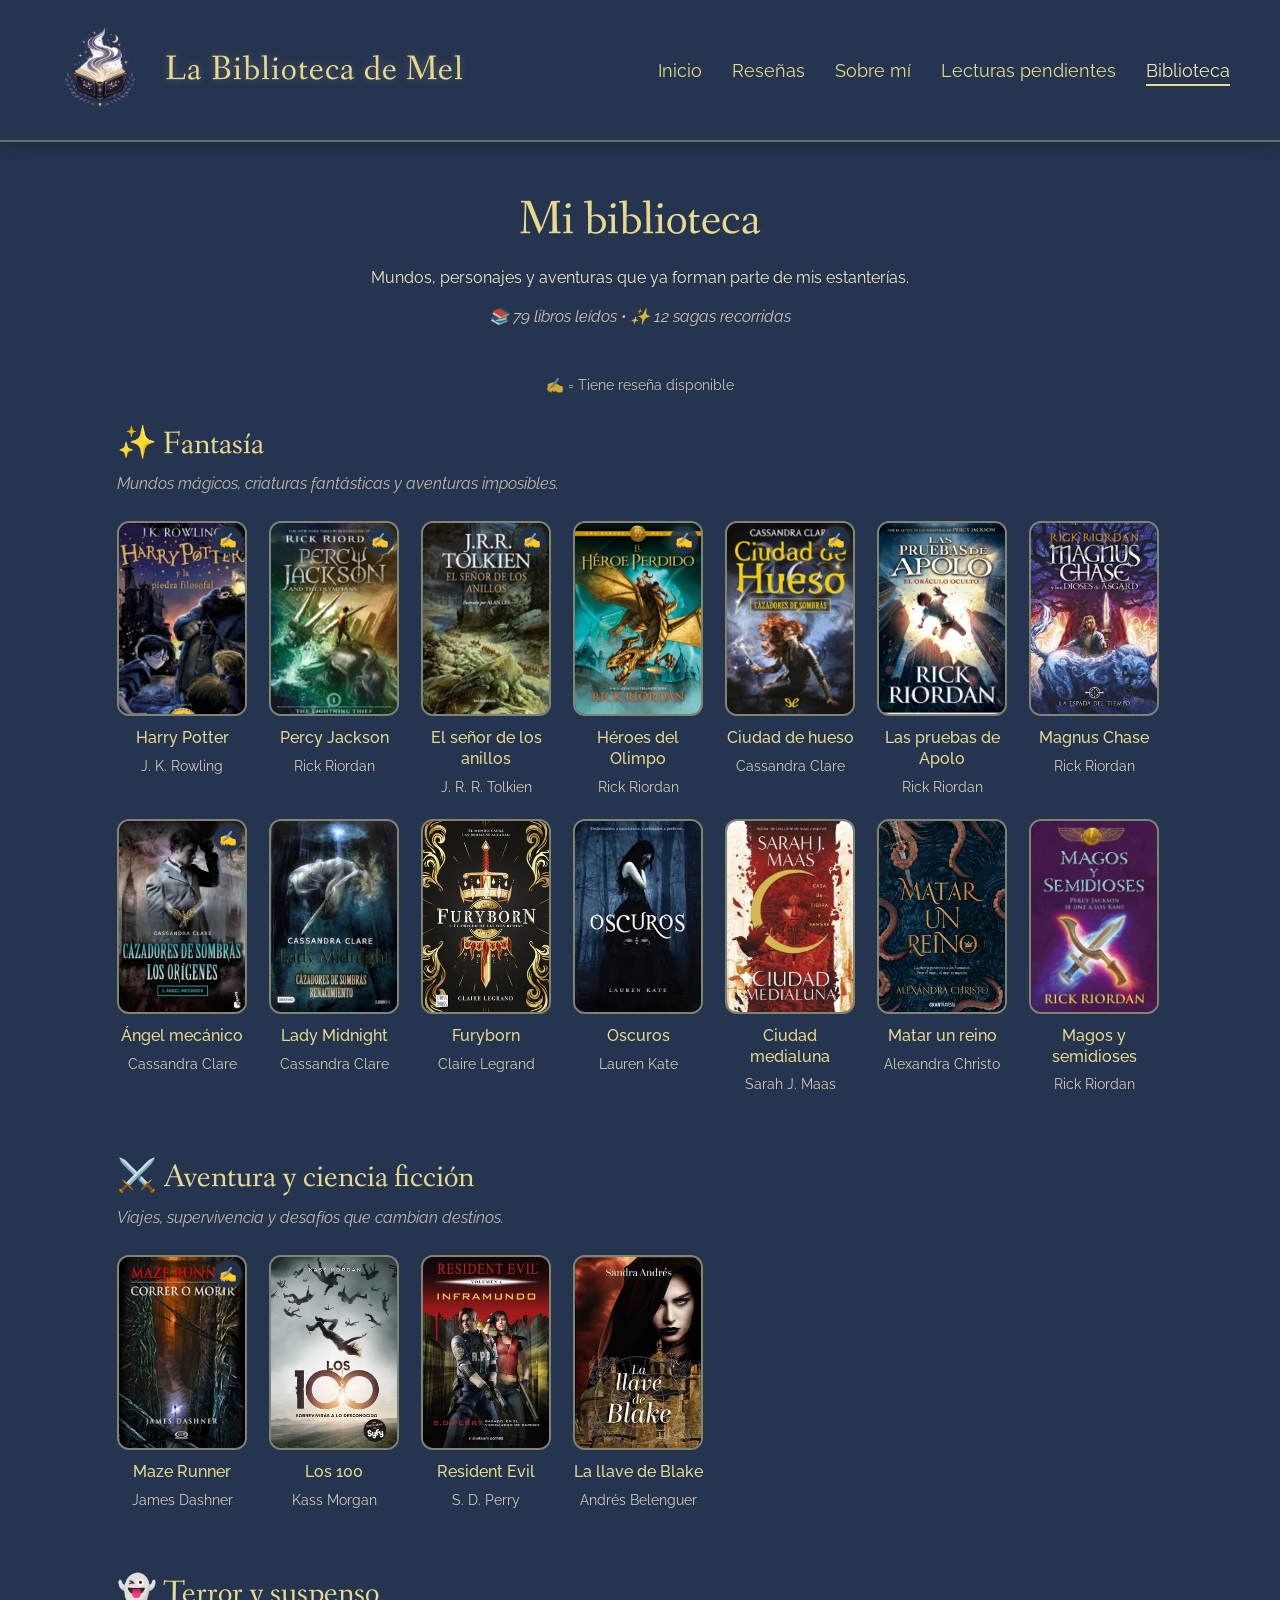
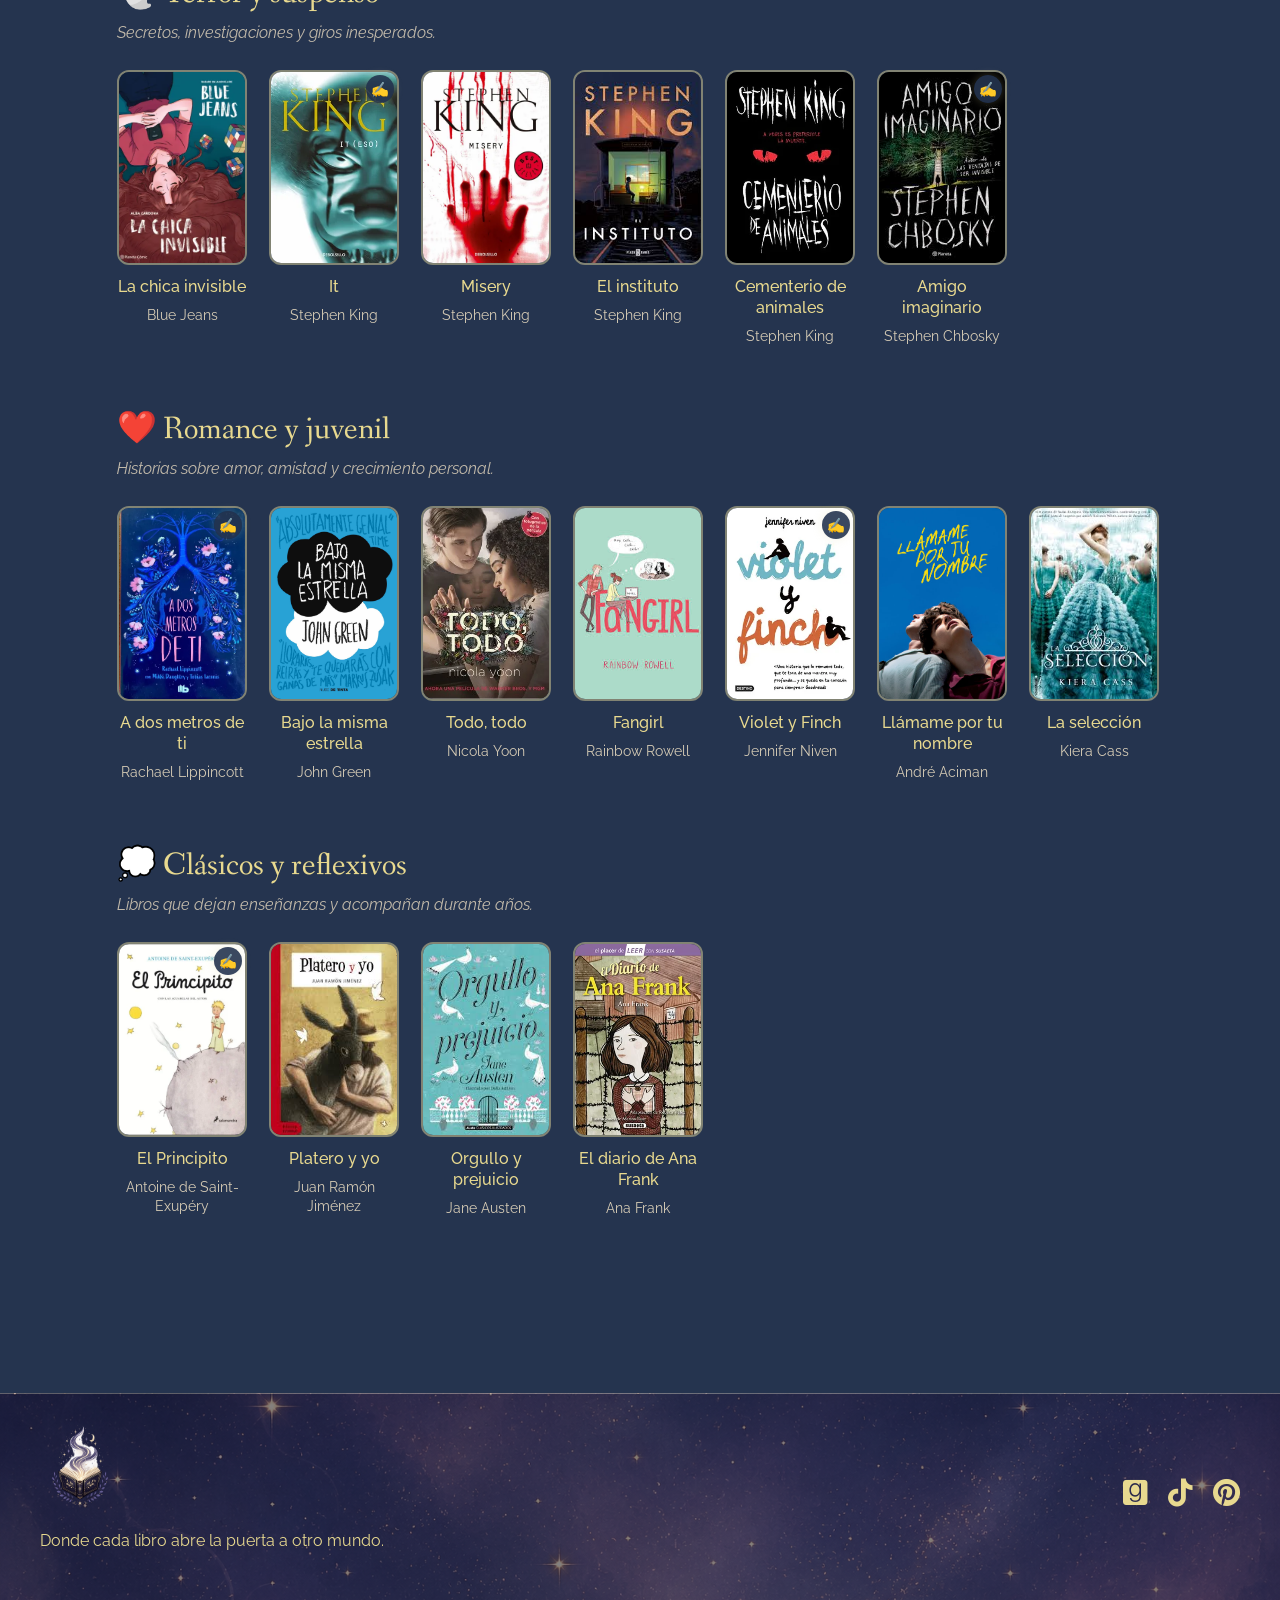
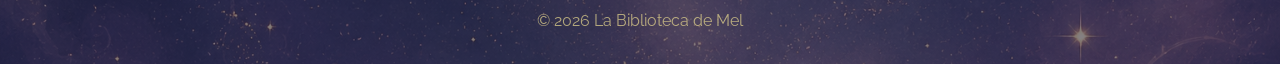
==== commit 5d6fb69f: "optimizacion de todo 2.0" ====
--- a/pages/biblioteca.html
+++ b/pages/biblioteca.html
@@ -3,8 +3,8 @@
 <head>
     <meta charset="UTF-8">
     <meta name="author" content="Melany Russi">
-    <meta name="description" content="Explora mi colección de libros leídos, favoritos y recomendaciones literarias.">
-    <meta name="keywords" content="libros, reseñas, lectura, fantasía, Harry Potter, Percy Jackson, literatura">
+    <meta name="description" content="Explora mi colección de libros leídos, favoritos y recomendaciones literarias dentro de La Biblioteca de Mel.">
+    <meta name="keywords" content="biblioteca, libros, reseñas, lectura, fantasía, Harry Potter, Percy Jackson, literatura">
     <meta name="viewport" content="width=device-width, initial-scale=1.0">
 
     <title>Biblioteca | La Biblioteca de Mel</title>
@@ -20,25 +20,25 @@
 
 <body>
     <header class="header">
-        <a href="../index.html" class="logo">
-            <img src="../assents/logo7.png" alt="Logo de La Biblioteca de Mel">
+        <a href="../index.html" class="logo" aria-label="Ir al inicio de La Biblioteca de Mel">
+            <img src="../assents/logo7.png" alt="Logo de La Biblioteca de Mel" width="100" height="100">
             <h1>La Biblioteca de Mel</h1>
         </a>
 
-        <nav class="menu">
+        <nav class="menu" aria-label="Navegación principal">
             <ul>
                 <li><a href="../index.html">Inicio</a></li>
                 <li><a href="./reseñas.html">Reseñas</a></li>
                 <li><a href="./sobremi.html">Sobre mí</a></li>
                 <li><a href="./lecturaspendientes.html">Lecturas pendientes</a></li>
-                <li><a href="./biblioteca.html">Biblioteca</a></li>
+                <li><a href="./biblioteca.html" aria-current="page">Biblioteca</a></li>
             </ul>
         </nav>
     </header>
 
     <main>
-        <section class="biblioteca">
-            <h2 class="titulo-biblioteca">Mi biblioteca</h2>
+        <section class="biblioteca" aria-labelledby="titulo-biblioteca">
+            <h2 id="titulo-biblioteca" class="titulo-biblioteca">Mi biblioteca</h2>
 
             <p class="intro-biblioteca">
                 Mundos, personajes y aventuras que ya forman parte de mis estanterías.
@@ -52,8 +52,8 @@
                 ✍️ = Tiene reseña disponible
             </p>
 
-            <section class="genero-biblioteca">
-                <h3>✨ Fantasía</h3>
+            <section class="genero-biblioteca" aria-labelledby="fantasia">
+                <h3 id="fantasia">✨ Fantasía</h3>
 
                 <p class="descripcion-genero">
                     Mundos mágicos, criaturas fantásticas y aventuras imposibles.
@@ -61,141 +61,141 @@
 
                 <div class="biblioteca-grid">
                     <div class="libro-biblioteca tiene-resena">
-                        <a href="./reseñas.html#resena-harry">
-                            <img src="../assents/2 (4) (1).jpg" alt="Portada del libro Harry Potter de J.K. Rowling" loading="lazy">
+                        <a href="./reseñas.html#resena-harry" aria-label="Leer reseña de Harry Potter">
+                            <img src="../assents/2 (4) (1).jpg" alt="Portada del libro Harry Potter de J. K. Rowling" loading="lazy" decoding="async">
                         </a>
                         <h4>Harry Potter</h4>
-                        <p>J.K. Rowling</p>
-                    </div>
-
-                    <div class="libro-biblioteca tiene-resena">
-                        <a href="./reseñas.html#resena-percy">
-                            <img src="../assents/3 (3) (1).jpg" alt="Portada del libro Percy Jackson de Rick Riordan" loading="lazy" data-bs-toggle="tooltip" title="⭐ Mi saga favorita ⭐">
+                        <p>J. K. Rowling</p>
+                    </div>
+
+                    <div class="libro-biblioteca tiene-resena">
+                        <a href="./reseñas.html#resena-percy" aria-label="Leer reseña de Percy Jackson">
+                            <img src="../assents/3 (3) (1).jpg" alt="Portada del libro Percy Jackson de Rick Riordan" loading="lazy" decoding="async" data-bs-toggle="tooltip" title="⭐ Mi saga favorita ⭐">
                         </a>
                         <h4>Percy Jackson</h4>
                         <p>Rick Riordan</p>
                     </div>
 
                     <div class="libro-biblioteca tiene-resena">
-                        <a href="./reseñas.html#resena-lotr">
-                            <img src="../assents/5 (1).jpg" alt="Portada del libro El señor de los anillos de J.R.R. Tolkien" loading="lazy">
+                        <a href="./reseñas.html#resena-lotr" aria-label="Leer reseña de El señor de los anillos">
+                            <img src="../assents/5 (1).jpg" alt="Portada del libro El señor de los anillos de J. R. R. Tolkien" loading="lazy" decoding="async">
                         </a>
                         <h4>El señor de los anillos</h4>
-                        <p>J.R.R. Tolkien</p>
-                    </div>
-
-                    <div class="libro-biblioteca tiene-resena">
-                        <a href="./reseñas.html#resena-heroes">
-                            <img src="../assents/4 (1).jpg" alt="Portada del libro Héroes del Olimpo de Rick Riordan" loading="lazy">
+                        <p>J. R. R. Tolkien</p>
+                    </div>
+
+                    <div class="libro-biblioteca tiene-resena">
+                        <a href="./reseñas.html#resena-heroes" aria-label="Leer reseña de Héroes del Olimpo">
+                            <img src="../assents/4 (1).jpg" alt="Portada del libro Héroes del Olimpo de Rick Riordan" loading="lazy" decoding="async">
                         </a>
                         <h4>Héroes del Olimpo</h4>
                         <p>Rick Riordan</p>
                     </div>
 
                     <div class="libro-biblioteca tiene-resena">
-                        <a href="./reseñas.html#resena-cazadores">
-                            <img src="../assents/6 (1).jpg" alt="Portada del libro Ciudad de hueso de Cassandra Clare" loading="lazy">
+                        <a href="./reseñas.html#resena-cazadores" aria-label="Leer reseña de Ciudad de hueso">
+                            <img src="../assents/6 (1).jpg" alt="Portada del libro Ciudad de hueso de Cassandra Clare" loading="lazy" decoding="async">
                         </a>
                         <h4>Ciudad de hueso</h4>
                         <p>Cassandra Clare</p>
                     </div>
 
                     <div class="libro-biblioteca">
-                        <img src="../assents/biblio1.jpg" alt="Portada del libro Las pruebas de Apolo de Rick Riordan" loading="lazy">
+                        <img src="../assents/biblio1.jpg" alt="Portada del libro Las pruebas de Apolo de Rick Riordan" loading="lazy" decoding="async">
                         <h4>Las pruebas de Apolo</h4>
                         <p>Rick Riordan</p>
                     </div>
 
                     <div class="libro-biblioteca">
-                        <img src="../assents/biblio2.jpg" alt="Portada del libro Magnus Chase de Rick Riordan" loading="lazy">
+                        <img src="../assents/biblio2.jpg" alt="Portada del libro Magnus Chase de Rick Riordan" loading="lazy" decoding="async">
                         <h4>Magnus Chase</h4>
                         <p>Rick Riordan</p>
                     </div>
 
                     <div class="libro-biblioteca tiene-resena">
-                        <a href="./reseñas.html#resena-angel">
-                            <img src="../assents/biblio3.webp" alt="Portada del libro Ángel mecánico de Cassandra Clare" loading="lazy">
+                        <a href="./reseñas.html#resena-angel" aria-label="Leer reseña de Ángel mecánico">
+                            <img src="../assents/biblio3.webp" alt="Portada del libro Ángel mecánico de Cassandra Clare" loading="lazy" decoding="async">
                         </a>
                         <h4>Ángel mecánico</h4>
                         <p>Cassandra Clare</p>
                     </div>
 
                     <div class="libro-biblioteca">
-                        <img src="../assents/biblio4.jpg" alt="Portada del libro Lady Midnight de Cassandra Clare" loading="lazy">
+                        <img src="../assents/biblio4.jpg" alt="Portada del libro Lady Midnight de Cassandra Clare" loading="lazy" decoding="async">
                         <h4>Lady Midnight</h4>
                         <p>Cassandra Clare</p>
                     </div>
 
                     <div class="libro-biblioteca">
-                        <img src="../assents/biblio5.webp" alt="Portada del libro Furyborn de Claire Legrand" loading="lazy">
+                        <img src="../assents/biblio5.webp" alt="Portada del libro Furyborn de Claire Legrand" loading="lazy" decoding="async">
                         <h4>Furyborn</h4>
                         <p>Claire Legrand</p>
                     </div>
 
                     <div class="libro-biblioteca">
-                        <img src="../assents/biblio6.jpg" alt="Portada del libro Oscuros de Lauren Kate" loading="lazy">
+                        <img src="../assents/biblio6.jpg" alt="Portada del libro Oscuros de Lauren Kate" loading="lazy" decoding="async">
                         <h4>Oscuros</h4>
                         <p>Lauren Kate</p>
                     </div>
 
                     <div class="libro-biblioteca">
-                        <img src="../assents/biblio7.jpg" alt="Portada del libro Ciudad medialuna de Sarah J. Maas" loading="lazy">
+                        <img src="../assents/biblio7.jpg" alt="Portada del libro Ciudad medialuna de Sarah J. Maas" loading="lazy" decoding="async">
                         <h4>Ciudad medialuna</h4>
                         <p>Sarah J. Maas</p>
                     </div>
 
                     <div class="libro-biblioteca">
-                        <img src="../assents/biblio8.webp" alt="Portada del libro Matar un reino de Alexandra Christo" loading="lazy">
+                        <img src="../assents/biblio8.webp" alt="Portada del libro Matar un reino de Alexandra Christo" loading="lazy" decoding="async">
                         <h4>Matar un reino</h4>
                         <p>Alexandra Christo</p>
                     </div>
 
                     <div class="libro-biblioteca">
-                        <img src="../assents/biblio9.jpg" alt="Portada del libro Magos y semidioses de Rick Riordan" loading="lazy">
+                        <img src="../assents/biblio9.jpg" alt="Portada del libro Magos y semidioses de Rick Riordan" loading="lazy" decoding="async">
                         <h4>Magos y semidioses</h4>
                         <p>Rick Riordan</p>
                     </div>
                 </div>
             </section>
 
-            <section class="genero-biblioteca">
-                <h3>⚔️ Aventura y ciencia ficción</h3>
+            <section class="genero-biblioteca" aria-labelledby="aventura-ciencia-ficcion">
+                <h3 id="aventura-ciencia-ficcion">⚔️ Aventura y ciencia ficción</h3>
 
                 <p class="descripcion-genero">
                     Viajes, supervivencia y desafíos que cambian destinos.
                 </p>
 
                 <div class="biblioteca-grid">
-                    <div class="libro-biblioteca tiene-resena" id="resena-maze">
-                        <a href="./reseñas.html#resena-maze">
-                            <img src="../assents/biblio10.webp" alt="Portada del libro Maze Runner de James Dashner" loading="lazy">
+                    <div class="libro-biblioteca tiene-resena">
+                        <a href="./reseñas.html#resena-maze" aria-label="Leer reseña de Maze Runner">
+                            <img src="../assents/biblio10.webp" alt="Portada del libro Maze Runner de James Dashner" loading="lazy" decoding="async">
                         </a>
                         <h4>Maze Runner</h4>
                         <p>James Dashner</p>
                     </div>
 
                     <div class="libro-biblioteca">
-                        <img src="../assents/biblio11.webp" alt="Portada del libro Los 100 de Kass Morgan" loading="lazy">
+                        <img src="../assents/biblio11.webp" alt="Portada del libro Los 100 de Kass Morgan" loading="lazy" decoding="async">
                         <h4>Los 100</h4>
                         <p>Kass Morgan</p>
                     </div>
 
                     <div class="libro-biblioteca">
-                        <img src="../assents/biblio12.webp" alt="Portada del libro Resident Evil de S.D. Perry" loading="lazy">
+                        <img src="../assents/biblio12.webp" alt="Portada del libro Resident Evil de S. D. Perry" loading="lazy" decoding="async">
                         <h4>Resident Evil</h4>
-                        <p>S.D. Perry</p>
-                    </div>
-
-                    <div class="libro-biblioteca">
-                        <img src="../assents/biblio13.jpg" alt="Portada del libro La llave de Blake de Andrés Belenguer Sandra" loading="lazy">
+                        <p>S. D. Perry</p>
+                    </div>
+
+                    <div class="libro-biblioteca">
+                        <img src="../assents/biblio13.jpg" alt="Portada del libro La llave de Blake de Andrés Belenguer" loading="lazy" decoding="async">
                         <h4>La llave de Blake</h4>
-                        <p>Andrés Belenguer Sandra</p>
-                    </div>
-                </div>
-            </section>
-
-            <section class="genero-biblioteca">
-                <h3>👻 Terror y suspenso</h3>
+                        <p>Andrés Belenguer</p>
+                    </div>
+                </div>
+            </section>
+
+            <section class="genero-biblioteca" aria-labelledby="terror-suspenso">
+                <h3 id="terror-suspenso">👻 Terror y suspenso</h3>
 
                 <p class="descripcion-genero">
                     Secretos, investigaciones y giros inesperados.
@@ -203,40 +203,40 @@
 
                 <div class="biblioteca-grid">
                     <div class="libro-biblioteca">
-                        <img src="../assents/biblio14.webp" alt="Portada del libro La chica invisible de Blue Jeans" loading="lazy">
+                        <img src="../assents/biblio14.webp" alt="Portada del libro La chica invisible de Blue Jeans" loading="lazy" decoding="async">
                         <h4>La chica invisible</h4>
                         <p>Blue Jeans</p>
                     </div>
 
-                    <div class="libro-biblioteca tiene-resena" id="resena-it">
-                        <a href="./reseñas.html#resena-it">
-                            <img src="../assents/biblio15.webp" alt="Portada del libro It de Stephen King" loading="lazy">
+                    <div class="libro-biblioteca tiene-resena">
+                        <a href="./reseñas.html#resena-it" aria-label="Leer reseña de It">
+                            <img src="../assents/biblio15.webp" alt="Portada del libro It de Stephen King" loading="lazy" decoding="async">
                         </a>
                         <h4>It</h4>
                         <p>Stephen King</p>
                     </div>
 
                     <div class="libro-biblioteca">
-                        <img src="../assents/biblio16.webp" alt="Portada del libro Misery de Stephen King" loading="lazy">
+                        <img src="../assents/biblio16.webp" alt="Portada del libro Misery de Stephen King" loading="lazy" decoding="async">
                         <h4>Misery</h4>
                         <p>Stephen King</p>
                     </div>
 
                     <div class="libro-biblioteca">
-                        <img src="../assents/biblio17.jpg" alt="Portada del libro El instituto de Stephen King" loading="lazy">
+                        <img src="../assents/biblio17.jpg" alt="Portada del libro El instituto de Stephen King" loading="lazy" decoding="async">
                         <h4>El instituto</h4>
                         <p>Stephen King</p>
                     </div>
 
                     <div class="libro-biblioteca">
-                        <img src="../assents/biblio18.webp" alt="Portada del libro Cementerio de animales de Stephen King" loading="lazy">
+                        <img src="../assents/biblio18.webp" alt="Portada del libro Cementerio de animales de Stephen King" loading="lazy" decoding="async">
                         <h4>Cementerio de animales</h4>
                         <p>Stephen King</p>
                     </div>
 
-                    <div class="libro-biblioteca tiene-resena" id="resena-amigo">
-                        <a href="./reseñas.html#resena-amigo">
-                            <img src="../assents/biblio19.jpg" alt="Portada del libro Amigo imaginario de Stephen Chbosky" loading="lazy">
+                    <div class="libro-biblioteca tiene-resena">
+                        <a href="./reseñas.html#resena-amigo" aria-label="Leer reseña de Amigo imaginario">
+                            <img src="../assents/biblio19.jpg" alt="Portada del libro Amigo imaginario de Stephen Chbosky" loading="lazy" decoding="async">
                         </a>
                         <h4>Amigo imaginario</h4>
                         <p>Stephen Chbosky</p>
@@ -244,92 +244,92 @@
                 </div>
             </section>
 
-            <section class="genero-biblioteca">
-                <h3>❤️ Romance y juvenil</h3>
+            <section class="genero-biblioteca" aria-labelledby="romance-juvenil">
+                <h3 id="romance-juvenil">❤️ Romance y juvenil</h3>
 
                 <p class="descripcion-genero">
                     Historias sobre amor, amistad y crecimiento personal.
                 </p>
 
                 <div class="biblioteca-grid">
-                    <div class="libro-biblioteca tiene-resena" id="resena-dosmetros">
-                        <a href="./reseñas.html#resena-dosmetros">
-                            <img src="../assents/biblio20.webp" alt="Portada del libro A dos metros de ti de Rachael Lippincott" loading="lazy">
+                    <div class="libro-biblioteca tiene-resena">
+                        <a href="./reseñas.html#resena-dosmetros" aria-label="Leer reseña de A dos metros de ti">
+                            <img src="../assents/biblio20.webp" alt="Portada del libro A dos metros de ti de Rachael Lippincott" loading="lazy" decoding="async">
                         </a>
                         <h4>A dos metros de ti</h4>
                         <p>Rachael Lippincott</p>
                     </div>
 
                     <div class="libro-biblioteca">
-                        <img src="../assents/biblio21.jpg" alt="Portada del libro Bajo la misma estrella de John Green" loading="lazy">
+                        <img src="../assents/biblio21.jpg" alt="Portada del libro Bajo la misma estrella de John Green" loading="lazy" decoding="async">
                         <h4>Bajo la misma estrella</h4>
                         <p>John Green</p>
                     </div>
 
                     <div class="libro-biblioteca">
-                        <img src="../assents/biblio22.webp" alt="Portada del libro Todo, todo de Nicola Yoon" loading="lazy">
+                        <img src="../assents/biblio22.webp" alt="Portada del libro Todo, todo de Nicola Yoon" loading="lazy" decoding="async">
                         <h4>Todo, todo</h4>
                         <p>Nicola Yoon</p>
                     </div>
 
                     <div class="libro-biblioteca">
-                        <img src="../assents/biblio23.jpg" alt="Portada del libro Fangirl de Rainbow Rowell" loading="lazy">
+                        <img src="../assents/biblio23.jpg" alt="Portada del libro Fangirl de Rainbow Rowell" loading="lazy" decoding="async">
                         <h4>Fangirl</h4>
                         <p>Rainbow Rowell</p>
                     </div>
 
-                    <div class="libro-biblioteca tiene-resena" id="resena-violet">
-                        <a href="./reseñas.html#resena-violet">
-                            <img src="../assents/biblio24.webp" alt="Portada del libro Violet y Finch de Jennifer Niven" loading="lazy">
+                    <div class="libro-biblioteca tiene-resena">
+                        <a href="./reseñas.html#resena-violet" aria-label="Leer reseña de Violet y Finch">
+                            <img src="../assents/biblio24.webp" alt="Portada del libro Violet y Finch de Jennifer Niven" loading="lazy" decoding="async">
                         </a>
                         <h4>Violet y Finch</h4>
                         <p>Jennifer Niven</p>
                     </div>
 
                     <div class="libro-biblioteca">
-                        <img src="../assents/biblio25.jpg" alt="Portada del libro Llámame por tu nombre de André Aciman" loading="lazy">
+                        <img src="../assents/biblio25.jpg" alt="Portada del libro Llámame por tu nombre de André Aciman" loading="lazy" decoding="async">
                         <h4>Llámame por tu nombre</h4>
                         <p>André Aciman</p>
                     </div>
 
                     <div class="libro-biblioteca">
-                        <img src="../assents/biblio26.jpg" alt="Portada del libro La Selección de Kiera Cass" loading="lazy">
-                        <h4>La Selección</h4>
+                        <img src="../assents/biblio26.jpg" alt="Portada del libro La selección de Kiera Cass" loading="lazy" decoding="async">
+                        <h4>La selección</h4>
                         <p>Kiera Cass</p>
                     </div>
                 </div>
             </section>
 
-            <section class="genero-biblioteca">
-                <h3>💭 Clásicos y reflexivos</h3>
+            <section class="genero-biblioteca" aria-labelledby="clasicos-reflexivos">
+                <h3 id="clasicos-reflexivos">💭 Clásicos y reflexivos</h3>
 
                 <p class="descripcion-genero">
                     Libros que dejan enseñanzas y acompañan durante años.
                 </p>
 
                 <div class="biblioteca-grid">
-                    <div class="libro-biblioteca tiene-resena" id="resena-principito">
-                        <a href="./reseñas.html#resena-principito">
-                            <img src="../assents/biblio27.webp" alt="Portada del libro El Principito de Antoine de Saint-Exupéry" loading="lazy">
+                    <div class="libro-biblioteca tiene-resena">
+                        <a href="./reseñas.html#resena-principito" aria-label="Leer reseña de El Principito">
+                            <img src="../assents/biblio27.webp" alt="Portada del libro El Principito de Antoine de Saint-Exupéry" loading="lazy" decoding="async">
                         </a>
                         <h4>El Principito</h4>
                         <p>Antoine de Saint-Exupéry</p>
                     </div>
 
                     <div class="libro-biblioteca">
-                        <img src="../assents/biblio28.jpg" alt="Portada del libro Platero y yo de Juan Ramón Jiménez" loading="lazy">
+                        <img src="../assents/biblio28.jpg" alt="Portada del libro Platero y yo de Juan Ramón Jiménez" loading="lazy" decoding="async">
                         <h4>Platero y yo</h4>
                         <p>Juan Ramón Jiménez</p>
                     </div>
 
                     <div class="libro-biblioteca">
-                        <img src="../assents/biblio29.jpg" alt="Portada del libro Orgullo y prejuicio de Jane Austen" loading="lazy">
+                        <img src="../assents/biblio29.jpg" alt="Portada del libro Orgullo y prejuicio de Jane Austen" loading="lazy" decoding="async">
                         <h4>Orgullo y prejuicio</h4>
                         <p>Jane Austen</p>
                     </div>
 
                     <div class="libro-biblioteca">
-                        <img src="../assents/biblio30.webp" alt="Portada del libro El diario de Ana Frank" loading="lazy">
+                        <img src="../assents/biblio30.webp" alt="Portada del libro El diario de Ana Frank" loading="lazy" decoding="async">
                         <h4>El diario de Ana Frank</h4>
                         <p>Ana Frank</p>
                     </div>
@@ -341,24 +341,22 @@
     <footer class="footer">
         <div class="footer-contenido">
             <div class="footer-logo">
-                <img src="../assents/logo7.png" alt="Logo de La Biblioteca de Mel">
-                <p>
-                    Donde cada libro abre la puerta a otro mundo.
-                </p>
+                <img src="../assents/logo7.png" alt="Logo de La Biblioteca de Mel" width="100" height="100">
+                <p>Donde cada libro abre la puerta a otro mundo.</p>
             </div>
 
             <div class="footer-redes">
                 <div class="iconos">
-                    <a href="#" aria-label="Goodreads">
-                        <i class="fa-brands fa-goodreads"></i>
+                    <a href="#" aria-label="Ir a Goodreads">
+                        <i class="fa-brands fa-goodreads" aria-hidden="true"></i>
                     </a>
 
-                    <a href="#" aria-label="TikTok">
-                        <i class="fa-brands fa-tiktok"></i>
+                    <a href="#" aria-label="Ir a TikTok">
+                        <i class="fa-brands fa-tiktok" aria-hidden="true"></i>
                     </a>
 
-                    <a href="#" aria-label="Pinterest">
-                        <i class="fa-brands fa-pinterest"></i>
+                    <a href="#" aria-label="Ir a Pinterest">
+                        <i class="fa-brands fa-pinterest" aria-hidden="true"></i>
                     </a>
                 </div>
             </div>
@@ -374,8 +372,8 @@
     <script>
         const tooltipTriggerList = document.querySelectorAll('[data-bs-toggle="tooltip"]');
 
-        const tooltipList = [...tooltipTriggerList].map((tooltipTriggerEl) => {
-            return new bootstrap.Tooltip(tooltipTriggerEl);
+        [...tooltipTriggerList].forEach(tooltipTriggerEl => {
+            new bootstrap.Tooltip(tooltipTriggerEl);
         });
     </script>
 </body>
--- a/css/styles.css
+++ b/css/styles.css
@@ -19,19 +19,13 @@
   color: #F5E6C8;
   font-family: "Raleway", sans-serif;
   animation: fondo 1s ease;
-}
-
-@keyframes fondo {
-  from {
-    opacity: 0;
-  }
-  to {
-    opacity: 1;
-  }
-}
+  min-height: 100vh;
+  overflow-x: hidden;
+}
+
 a,
 button {
-  transition: 0.3s;
+  transition: 0.3s ease;
 }
 
 a:focus-visible,
@@ -48,10 +42,18 @@
   transform: scale(0.97);
 }
 
+@keyframes fondo {
+  from {
+    opacity: 0;
+  }
+  to {
+    opacity: 1;
+  }
+}
 .entre-lectores {
+  border: 1px solid rgba(221, 210, 151, 0.35);
   border-radius: 20px;
-  border: 1px solid rgba(221, 210, 151, 0.35);
-  box-shadow: 0 0 15px rgba(221, 210, 151, 0.15);
+  box-shadow: 0 0 15px rgba(232, 217, 143, 0.12);
 }
 
 .header {
@@ -89,8 +91,8 @@
 .menu a {
   position: relative;
   color: #E8D98F;
+  font-size: 18px;
   text-decoration: none;
-  font-size: 18px;
   transition: all 0.3s ease;
 }
 .menu a::after {
@@ -103,10 +105,10 @@
   background: #E8D98F;
   transition: all 0.3s ease;
 }
-.menu a:hover {
+.menu a:hover, .menu a[aria-current=page] {
   color: #f5e6b3;
 }
-.menu a:hover::after {
+.menu a:hover::after, .menu a[aria-current=page]::after {
   width: 100%;
 }
 
@@ -133,20 +135,20 @@
   margin-top: 60px;
   padding: 15px 20px;
   color: #E8D98F;
-  border-top: 1px solid rgba(221, 210, 151, 0.3);
   background-color: #1b2740;
   background-image: url("../assents/fondofooter2.png");
   background-size: cover;
   background-position: center;
   background-repeat: no-repeat;
+  border-top: 1px solid rgba(221, 210, 151, 0.3);
   overflow: hidden;
 }
 .footer::before {
   content: "";
   position: absolute;
   inset: 0;
+  z-index: 1;
   background: rgba(12, 10, 35, 0.5);
-  z-index: 1;
   pointer-events: none;
 }
 .footer a {
@@ -162,19 +164,19 @@
 .footer-contenido {
   position: relative;
   z-index: 2;
+  display: flex;
+  align-items: center;
+  justify-content: space-between;
+  flex-wrap: wrap;
+  gap: 40px;
   max-width: 1200px;
   margin: 0 auto;
-  display: flex;
-  justify-content: space-between;
-  align-items: center;
-  flex-wrap: wrap;
-  gap: 40px;
   box-sizing: border-box;
 }
 
 .footer-logo img {
+  display: block;
   width: 80px;
-  display: block;
   margin-bottom: 10px;
 }
 
@@ -207,9 +209,9 @@
   position: relative;
   z-index: 2;
   margin: 15px 0;
-  text-align: center;
+  color: #E8D98F;
   letter-spacing: 8px;
-  color: #E8D98F;
+  text-align: center;
   opacity: 0.7;
 }
 
@@ -217,10 +219,10 @@
   display: none;
   margin-top: 20px;
   padding: 12px 25px;
-  background: #E8D98F;
   color: #25344F;
   text-decoration: none;
   font-weight: 700;
+  background: #E8D98F;
   border-radius: 10px;
   transition: all 0.3s ease;
 }
@@ -234,14 +236,15 @@
   display: none;
   margin-top: 15px;
   padding: 8px 18px;
-  font-size: 0.9rem;
-  border-radius: 20px;
-  background: linear-gradient(135deg, #E8D98F, #F5E6C8);
   color: #25344F;
   text-decoration: none;
+  font-size: 0.9rem;
+  background: linear-gradient(135deg, #E8D98F, #F5E6C8);
+  border-radius: 20px;
   transition: all 0.3s ease;
 }
 .btn-magico:hover {
+  color: #25344F;
   transform: translateY(-3px);
   box-shadow: 0 0 15px rgba(221, 210, 151, 0.6), 0 0 25px rgba(183, 156, 237, 0.3);
 }
@@ -250,13 +253,14 @@
   display: inline-block;
   margin-top: 10px;
   padding: 6px 14px;
+  color: #E8D98F;
+  text-decoration: none;
+  font-size: 0.8rem;
+  font-weight: 600;
   background: rgba(221, 210, 151, 0.08);
   border: 1px solid rgba(221, 210, 151, 0.35);
   border-radius: 20px;
-  color: #E8D98F;
-  text-decoration: none;
-  font-size: 0.8rem;
-  font-weight: 600;
+  cursor: pointer;
   transition: all 0.3s ease;
 }
 .ver-mas:hover {
@@ -281,10 +285,10 @@
 .form-lectores button {
   align-self: center;
   padding: 9px 20px;
+  color: #25344F;
+  background: #E8D98F;
   border: none;
   border-radius: 25px;
-  background: #E8D98F;
-  color: #25344F;
   cursor: pointer;
   transition: all 0.3s ease;
 }
@@ -297,12 +301,12 @@
   display: inline-block;
   margin-top: 12px;
   padding: 8px 18px;
-  border-radius: 20px;
-  background: linear-gradient(135deg, #E8D98F, #F5E6C8);
   color: #25344F;
   text-decoration: none;
   font-size: 0.9rem;
   font-weight: 600;
+  background: linear-gradient(135deg, #E8D98F, #F5E6C8);
+  border-radius: 20px;
   transition: all 0.3s ease;
 }
 .btn-favorito:hover {
@@ -324,54 +328,38 @@
   box-shadow: 0 10px 25px rgba(0, 0, 0, 0.6), 0 0 20px rgba(221, 210, 151, 0.45);
 }
 .pendiente-card img {
-  cursor: pointer;
   width: 130px;
   height: 195px;
   object-fit: cover;
+  border: 2px solid rgba(221, 210, 151, 0.6);
   border-radius: 12px;
-  border: 2px solid rgba(221, 210, 151, 0.6);
+  cursor: pointer;
   box-shadow: 0 6px 18px rgba(0, 0, 0, 0.45), 0 0 12px rgba(221, 210, 151, 0.25);
   transition: all 0.3s ease;
 }
 .pendiente-card h3 {
-  font-size: 1.05rem;
   margin-top: 12px;
   margin-bottom: 4px;
+  font-size: 1.05rem;
 }
 .pendiente-card p {
+  margin: 0;
   font-size: 0.9rem;
   opacity: 0.85;
-  margin: 0;
-}
-
-.titulo-pendientes {
-  font-family: "Fanwood Text", serif;
-  font-size: 3.3rem;
-  color: #E8D98F;
-  text-align: center;
-  animation: destello 2.5s ease-in-out infinite;
-}
-
-@keyframes destello {
-  0%, 100% {
-    letter-spacing: 0;
-  }
-  50% {
-    letter-spacing: 2px;
-  }
-}
+}
+
 .libro-biblioteca {
+  position: relative;
   width: 130px;
   text-align: center;
-  position: relative;
 }
 .libro-biblioteca img {
   width: 130px;
   height: 195px;
   object-fit: cover;
+  margin-bottom: 12px;
+  border: 2px solid rgba(221, 210, 151, 0.5);
   border-radius: 12px;
-  border: 2px solid rgba(221, 210, 151, 0.5);
-  margin-bottom: 12px;
   transition: all 0.3s ease;
 }
 .libro-biblioteca img:hover {
@@ -398,9 +386,9 @@
   width: 115px;
   height: 170px;
   object-fit: cover;
+  margin-bottom: 12px;
+  border: 2px solid rgba(221, 210, 151, 0.5);
   border-radius: 12px;
-  border: 2px solid rgba(221, 210, 151, 0.5);
-  margin-bottom: 12px;
 }
 .resena-card h3 {
   min-height: 48px;
@@ -418,9 +406,9 @@
   align-items: center;
   gap: 25px;
   padding: 25px;
+  background: linear-gradient(135deg, rgba(232, 217, 143, 0.12), rgba(62, 50, 110, 0.35));
+  border-left: 4px solid #E8D98F;
   border-radius: 25px;
-  border-left: 4px solid #E8D98F;
-  background: linear-gradient(135deg, rgba(232, 217, 143, 0.12), rgba(62, 50, 110, 0.35));
   box-shadow: 0 0 18px rgba(232, 217, 143, 0.12);
 }
 
@@ -459,7 +447,8 @@
   inset: 0;
   background: rgba(12, 10, 35, 0.12);
 }
-.hero h1 {
+.hero h1,
+.hero h2 {
   color: #F5E6C8;
   font-family: "Fanwood Text", serif;
   font-size: 2.8rem;
@@ -551,7 +540,7 @@
   margin-top: 10px;
 }
 .item.seleccionado img {
-  border: 2px solid #DDD297;
+  border: 2px solid #E8D98F;
   transform: rotateY(12deg) translateY(-8px);
   box-shadow: 0 0 20px rgba(221, 210, 151, 0.8), 0 0 40px rgba(183, 156, 237, 0.6);
 }
@@ -796,7 +785,7 @@
   max-width: none;
   border: 2px solid rgba(221, 210, 151, 0.4);
   border-radius: 20px;
-  box-shadow: 0 0 15px rgba(221, 210, 151, 0.25), 0 0 30px rgba(183, 156, 237, 0.15);
+  box-shadow: 0 0 15px rgba(232, 217, 143, 0.12), 0 0 30px rgba(183, 156, 237, 0.15);
 }
 .sobre-imagen::before {
   content: "✦";
@@ -928,8 +917,8 @@
 }
 
 .lectura-card {
+  border: 1px solid rgba(232, 217, 143, 0.3);
   border-radius: 20px;
-  border: 1px solid rgba(232, 217, 143, 0.3);
   box-shadow: 0 0 15px rgba(232, 217, 143, 0.12);
   display: flex;
   align-items: center;
@@ -1016,18 +1005,20 @@
   text-align: center;
 }
 
+.estadisticas-biblioteca,
+.leyenda-biblioteca {
+  color: rgba(245, 230, 200, 0.8);
+  text-align: center;
+}
+
 .estadisticas-biblioteca {
   margin-bottom: 45px;
-  color: rgba(245, 230, 200, 0.8);
   font-style: italic;
-  text-align: center;
 }
 
 .leyenda-biblioteca {
   margin-bottom: 30px;
-  color: rgba(245, 230, 200, 0.8);
   font-size: 0.9rem;
-  text-align: center;
 }
 
 .genero-biblioteca {
@@ -1081,6 +1072,14 @@
 .pendientes h2 {
   margin-bottom: 10px;
   font-size: 3rem;
+}
+
+.titulo-pendientes {
+  color: #E8D98F;
+  font-family: "Fanwood Text", serif;
+  font-size: 3.3rem;
+  text-align: center;
+  animation: destello 2.5s ease-in-out infinite;
 }
 
 .intro-pendientes {
@@ -1097,9 +1096,7 @@
   margin: 0 auto;
 }
 
-/* ========================= */
 /* MODAL SINOPSIS */
-/* ========================= */
 .modal-sinopsis {
   position: fixed;
   inset: 0;
@@ -1115,11 +1112,11 @@
   width: 90%;
   max-width: 350px;
   padding: 18px 22px;
-  text-align: center;
   color: #F5E6C8;
+  text-align: center;
   background: linear-gradient(135deg, rgba(37, 52, 79, 0.98), rgba(62, 50, 110, 0.95));
   border: 1px solid rgba(221, 210, 151, 0.4);
-  border-radius: 18px;
+  border-radius: 20px;
   box-shadow: 0 0 20px rgba(221, 210, 151, 0.2);
   animation: aparecerModal 0.25s ease;
 }
@@ -1139,18 +1136,18 @@
   position: absolute;
   top: 8px;
   right: 10px;
+  z-index: 1000;
   display: flex;
   align-items: center;
   justify-content: center;
   width: 35px;
   height: 35px;
+  color: #E8D98F;
+  font-size: 1.5rem;
   background: rgba(221, 210, 151, 0.12);
   border: none;
   border-radius: 50%;
-  color: #E8D98F;
-  font-size: 1.5rem;
   cursor: pointer;
-  z-index: 1000;
   transition: all 0.3s ease;
 }
 .cerrar-sinopsis:hover {
@@ -1158,9 +1155,7 @@
   box-shadow: 0 0 10px rgba(221, 210, 151, 0.3);
 }
 
-/* ========================= */
 /* ANIMACIONES */
-/* ========================= */
 @keyframes aparecerModal {
   from {
     opacity: 0;
@@ -1169,6 +1164,14 @@
   to {
     opacity: 1;
     transform: scale(1);
+  }
+}
+@keyframes destello {
+  0%, 100% {
+    letter-spacing: 0;
+  }
+  50% {
+    letter-spacing: 2px;
   }
 }
 .resenas {
@@ -1223,9 +1226,9 @@
 }
 .tags-resena span {
   padding: 3px 7px;
-  border-radius: 20px;
   color: #F5E6C8;
   font-size: 0.7rem;
+  border-radius: 20px;
 }
 .tags-resena span:nth-child(odd) {
   background: rgba(232, 217, 143, 0.18);
@@ -1297,10 +1300,10 @@
   right: 10px;
   width: 32px;
   height: 32px;
+  color: #E8D98F;
   background: rgba(221, 210, 151, 0.12);
   border: none;
   border-radius: 50%;
-  color: #E8D98F;
   cursor: pointer;
   transition: all 0.3s ease;
 }
@@ -1404,9 +1407,7 @@
     transform: translateY(0);
   }
 }
-/* ========================= */
 /* RESPONSIVE GENERAL */
-/* ========================= */
 body {
   overflow-x: hidden;
 }
@@ -1425,42 +1426,7 @@
   box-sizing: border-box;
 }
 
-/* ========================= */
-/* TABLETS Y LAPTOPS CHICAS */
-/* ========================= */
-@media (max-width: 1024px) {
-  .header {
-    padding: 20px 25px;
-    flex-direction: column;
-    gap: 15px;
-    text-align: center;
-  }
-  .menu {
-    margin-left: 0;
-    width: 100%;
-  }
-  .menu ul {
-    flex-wrap: wrap;
-    justify-content: center;
-    gap: 15px;
-  }
-  .hero {
-    height: 55vh;
-    padding-left: 0;
-    margin: 15px auto;
-    background-position: center top;
-  }
-  .pendientes-grid,
-  .biblioteca-grid {
-    justify-content: center;
-  }
-  .timeline-contenedor {
-    grid-template-columns: repeat(2, 1fr);
-  }
-}
-/* ========================= */
-/* DESTACADOS DEL MES */
-/* ========================= */
+/* DESTACADOS DEL MES BASE */
 .destacados-mes {
   width: 85%;
   max-width: 650px;
@@ -1545,38 +1511,65 @@
   right: 8px;
 }
 
-/* ========================= */
+/* TABLETS Y LAPTOPS CHICAS */
+@media (max-width: 1024px) {
+  .header {
+    padding: 20px 25px;
+    flex-direction: column;
+    gap: 15px;
+    text-align: center;
+  }
+  .menu {
+    width: 100%;
+    margin-left: 0;
+  }
+  .menu ul {
+    flex-wrap: wrap;
+    justify-content: center;
+    gap: 15px;
+  }
+  .hero {
+    height: 55vh;
+    padding-left: 0;
+    margin: 15px auto;
+    background-position: center top;
+  }
+  .pendientes-grid,
+  .biblioteca-grid {
+    justify-content: center;
+  }
+  .timeline-contenedor {
+    grid-template-columns: repeat(2, 1fr);
+  }
+}
 /* SOBRE MÍ Y TIMELINE DESKTOP/TABLET */
-/* ========================= */
 @media (min-width: 769px) {
   .sobre-contenido {
-    display: flex !important;
-    flex-direction: row !important;
-    flex-wrap: nowrap !important;
-    align-items: center !important;
-    justify-content: center !important;
-    gap: 40px !important;
+    display: flex;
+    flex-direction: row;
+    flex-wrap: nowrap;
+    align-items: center;
+    justify-content: center;
+    gap: 40px;
   }
   .sobre-imagen img {
-    width: 430px !important;
-    max-width: none !important;
+    width: 430px;
+    max-width: none;
   }
   .timeline-contenedor {
-    display: grid !important;
-    grid-template-columns: repeat(3, 1fr) !important;
-    gap: 18px !important;
-    max-width: 880px !important;
-    width: 100% !important;
-    margin: 25px auto !important;
+    display: grid;
+    grid-template-columns: repeat(3, 1fr);
+    gap: 18px;
+    max-width: 880px;
+    width: 100%;
+    margin: 25px auto;
   }
   .timeline-contenedor .evento {
-    width: auto !important;
-    max-width: none !important;
-  }
-}
-/* ========================= */
+    width: auto;
+    max-width: none;
+  }
+}
 /* FAVORITOS EN TABLET / IPAD */
-/* ========================= */
 @media (min-width: 769px) and (max-width: 1199px) {
   .libros {
     max-width: 950px;
@@ -1614,39 +1607,41 @@
     margin: 22px auto 25px;
   }
 }
-/* ========================= */
 /* IPAD MINI */
-/* ========================= */
 @media (min-width: 700px) and (max-width: 820px) {
   .libros {
     max-width: 780px;
     margin: 0 auto;
   }
   .galeria {
-    display: grid !important;
-    grid-template-columns: repeat(4, 1fr) !important;
-    justify-items: center !important;
-    align-items: start !important;
-    gap: 18px !important;
-    width: 100% !important;
-    max-width: 700px !important;
-    margin: 30px auto 0 !important;
+    display: grid;
+    grid-template-columns: repeat(4, 1fr);
+    justify-items: center;
+    align-items: start;
+    gap: 18px;
+    width: 100%;
+    max-width: 700px;
+    margin: 30px auto 0;
   }
   .item {
-    width: 125px !important;
-    margin: 0 !important;
+    width: 125px;
+    margin: 0;
   }
   .item img {
-    width: 115px !important;
-    height: 175px !important;
-    object-fit: cover !important;
-    transform: none !important;
+    width: 115px;
+    height: 175px;
+    object-fit: cover;
+    transform: none;
+  }
+  .item img:hover,
+  .item.seleccionado img {
+    transform: none;
   }
   .descripcion-libro {
-    grid-column: 1/-1 !important;
-    width: 88% !important;
-    max-width: 420px !important;
-    margin: 20px auto 25px !important;
+    grid-column: 1/-1;
+    width: 88%;
+    max-width: 420px;
+    margin: 20px auto 25px;
   }
   .destacados-mes {
     width: 88%;
@@ -1693,9 +1688,7 @@
     margin: 0 auto;
   }
 }
-/* ========================= */
 /* CELULARES Y TABLETS CHICAS */
-/* ========================= */
 @media (max-width: 768px) {
   .header {
     flex-direction: column;
@@ -1891,9 +1884,7 @@
     text-align: center;
   }
 }
-/* ========================= */
 /* CELULARES */
-/* ========================= */
 @media (max-width: 480px) {
   .header {
     padding: 12px;
@@ -1981,9 +1972,7 @@
     height: 150px;
   }
 }
-/* ========================= */
 /* CELULARES MUY CHICOS */
-/* ========================= */
 @media (max-width: 375px) {
   .galeria {
     grid-template-columns: repeat(2, 1fr);
@@ -2029,9 +2018,7 @@
     right: 3px;
   }
 }
-/* ========================= */
 /* PANTALLAS GRANDES */
-/* ========================= */
 @media (min-width: 1200px) {
   main {
     max-width: 1400px;
@@ -2070,9 +2057,7 @@
     max-width: 1100px;
   }
 }
-/* ========================= */
 /* PANTALLAS MUY GRANDES */
-/* ========================= */
 @media (min-width: 1600px) {
   main {
     max-width: 1350px;
@@ -2085,9 +2070,7 @@
     margin: 0 auto;
   }
 }
-/* ========================= */
 /* REDUCIR MOVIMIENTO */
-/* ========================= */
 @media (prefers-reduced-motion: reduce) {
   * {
     animation: none !important;
